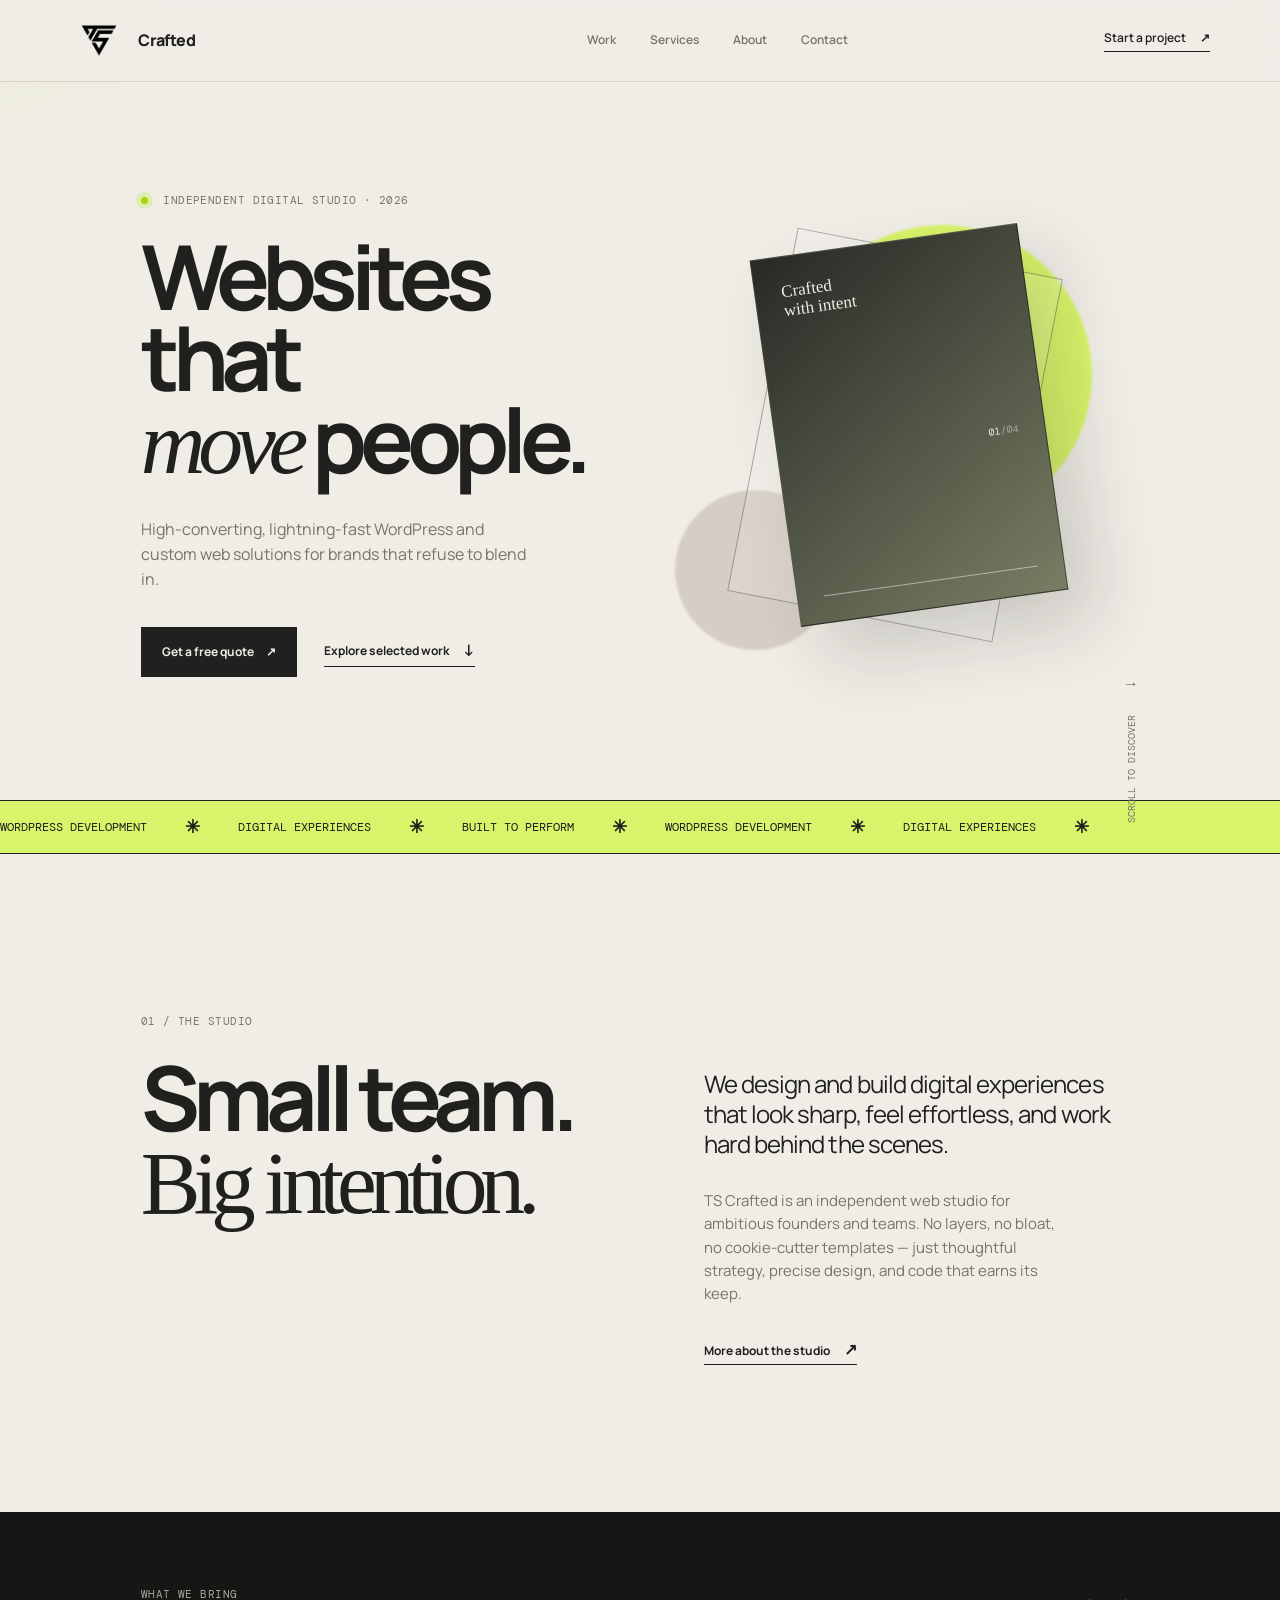
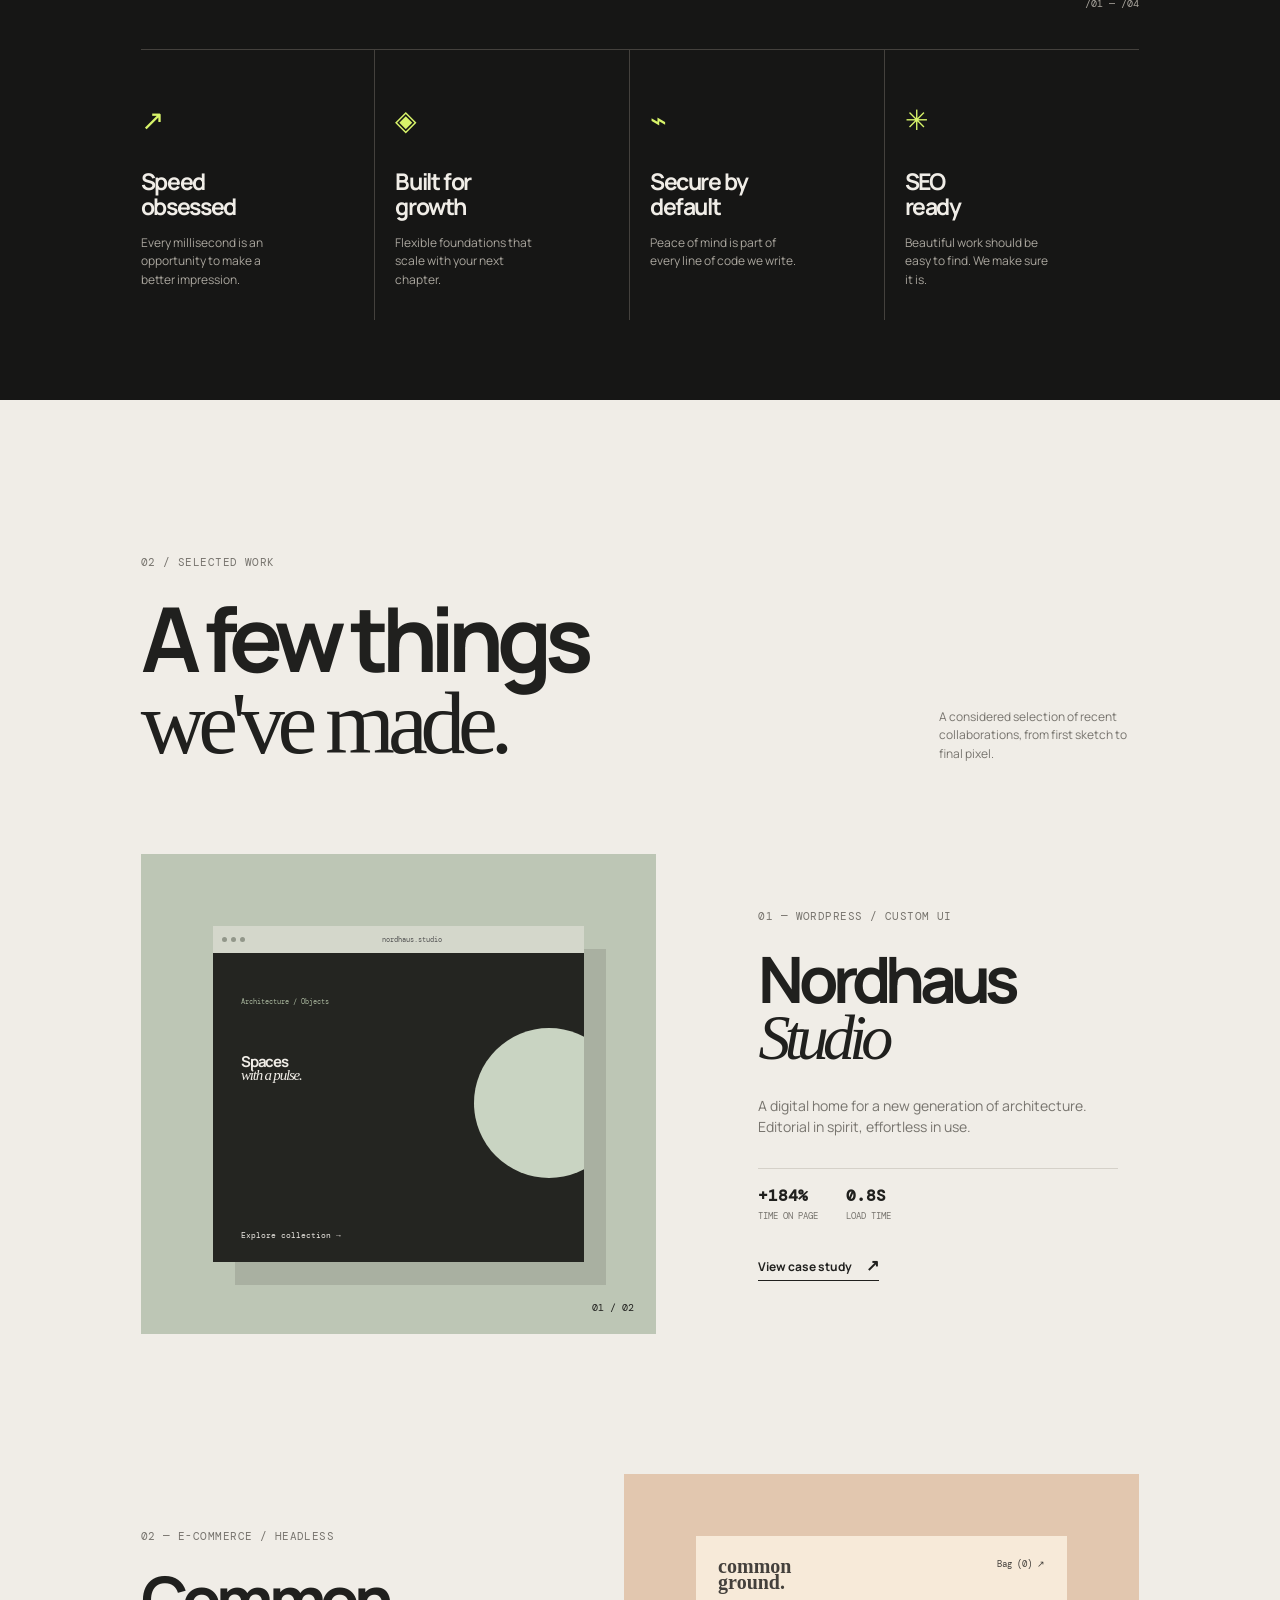
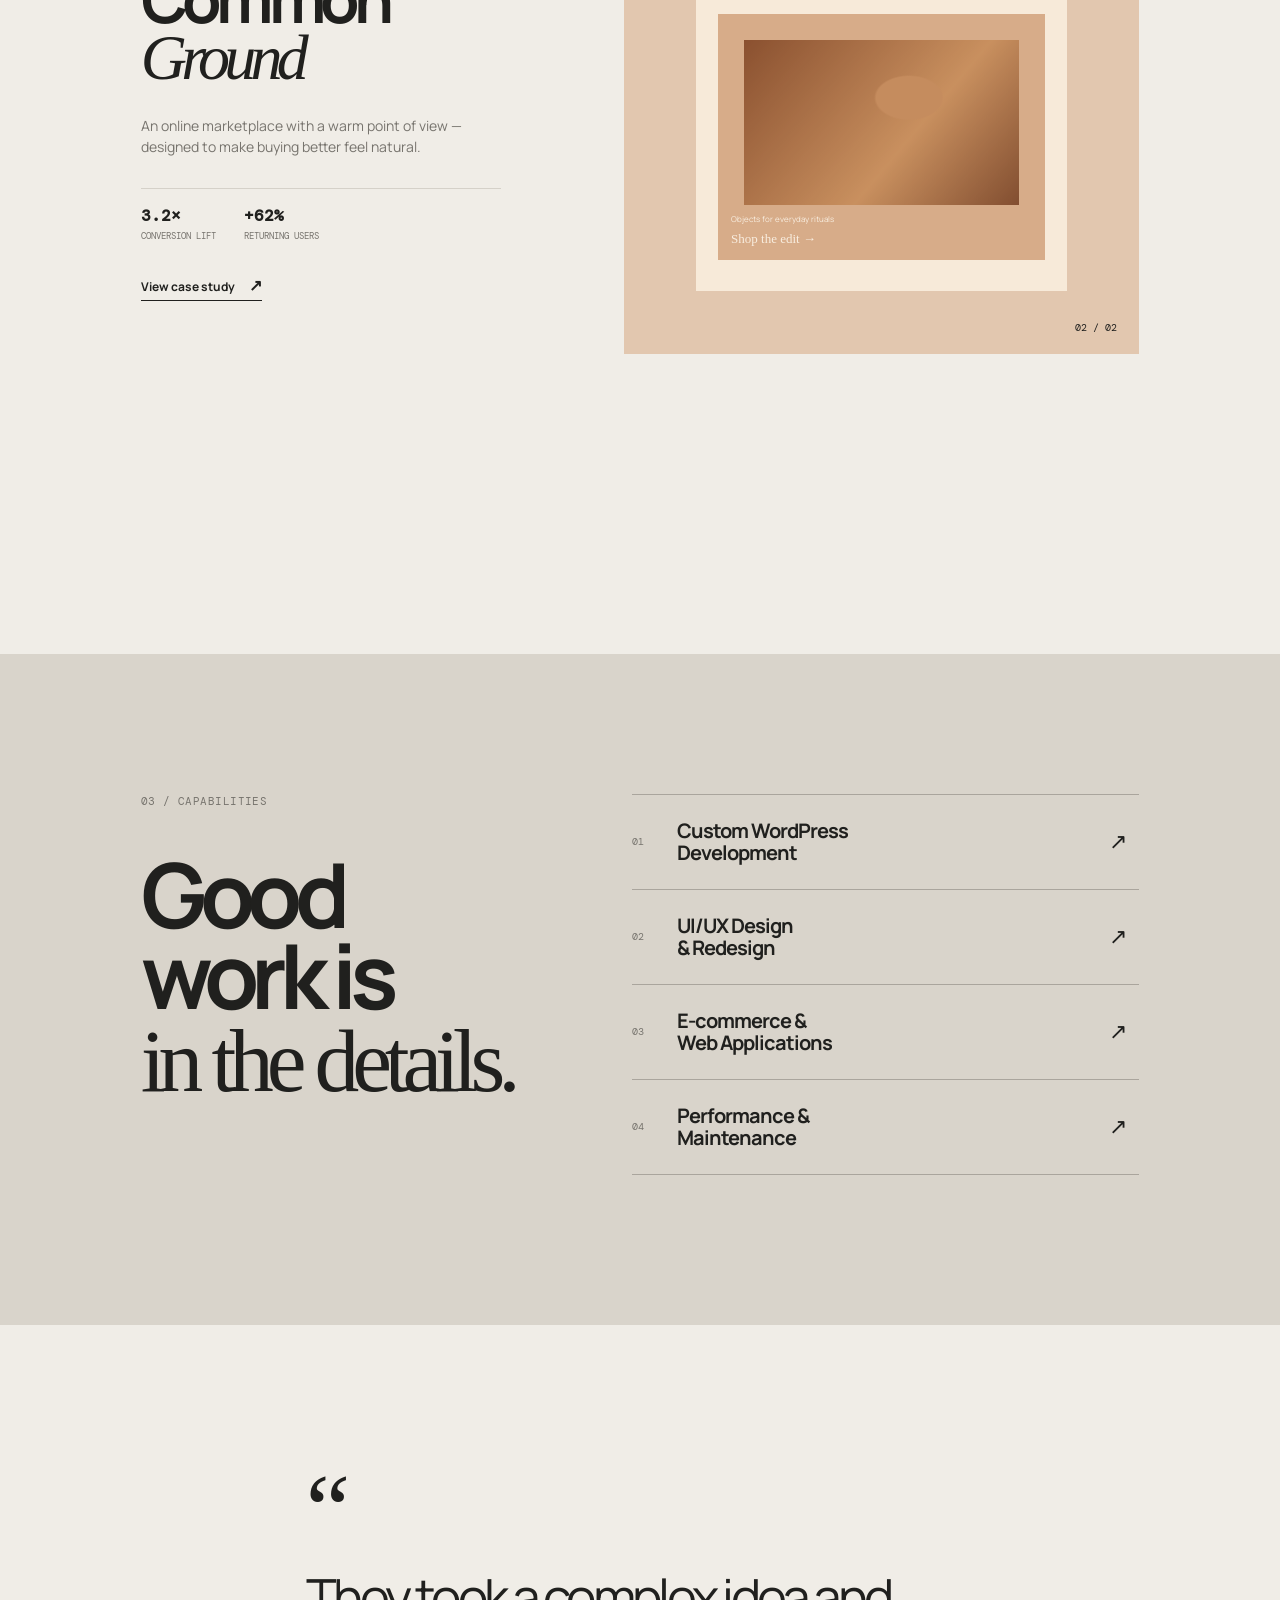
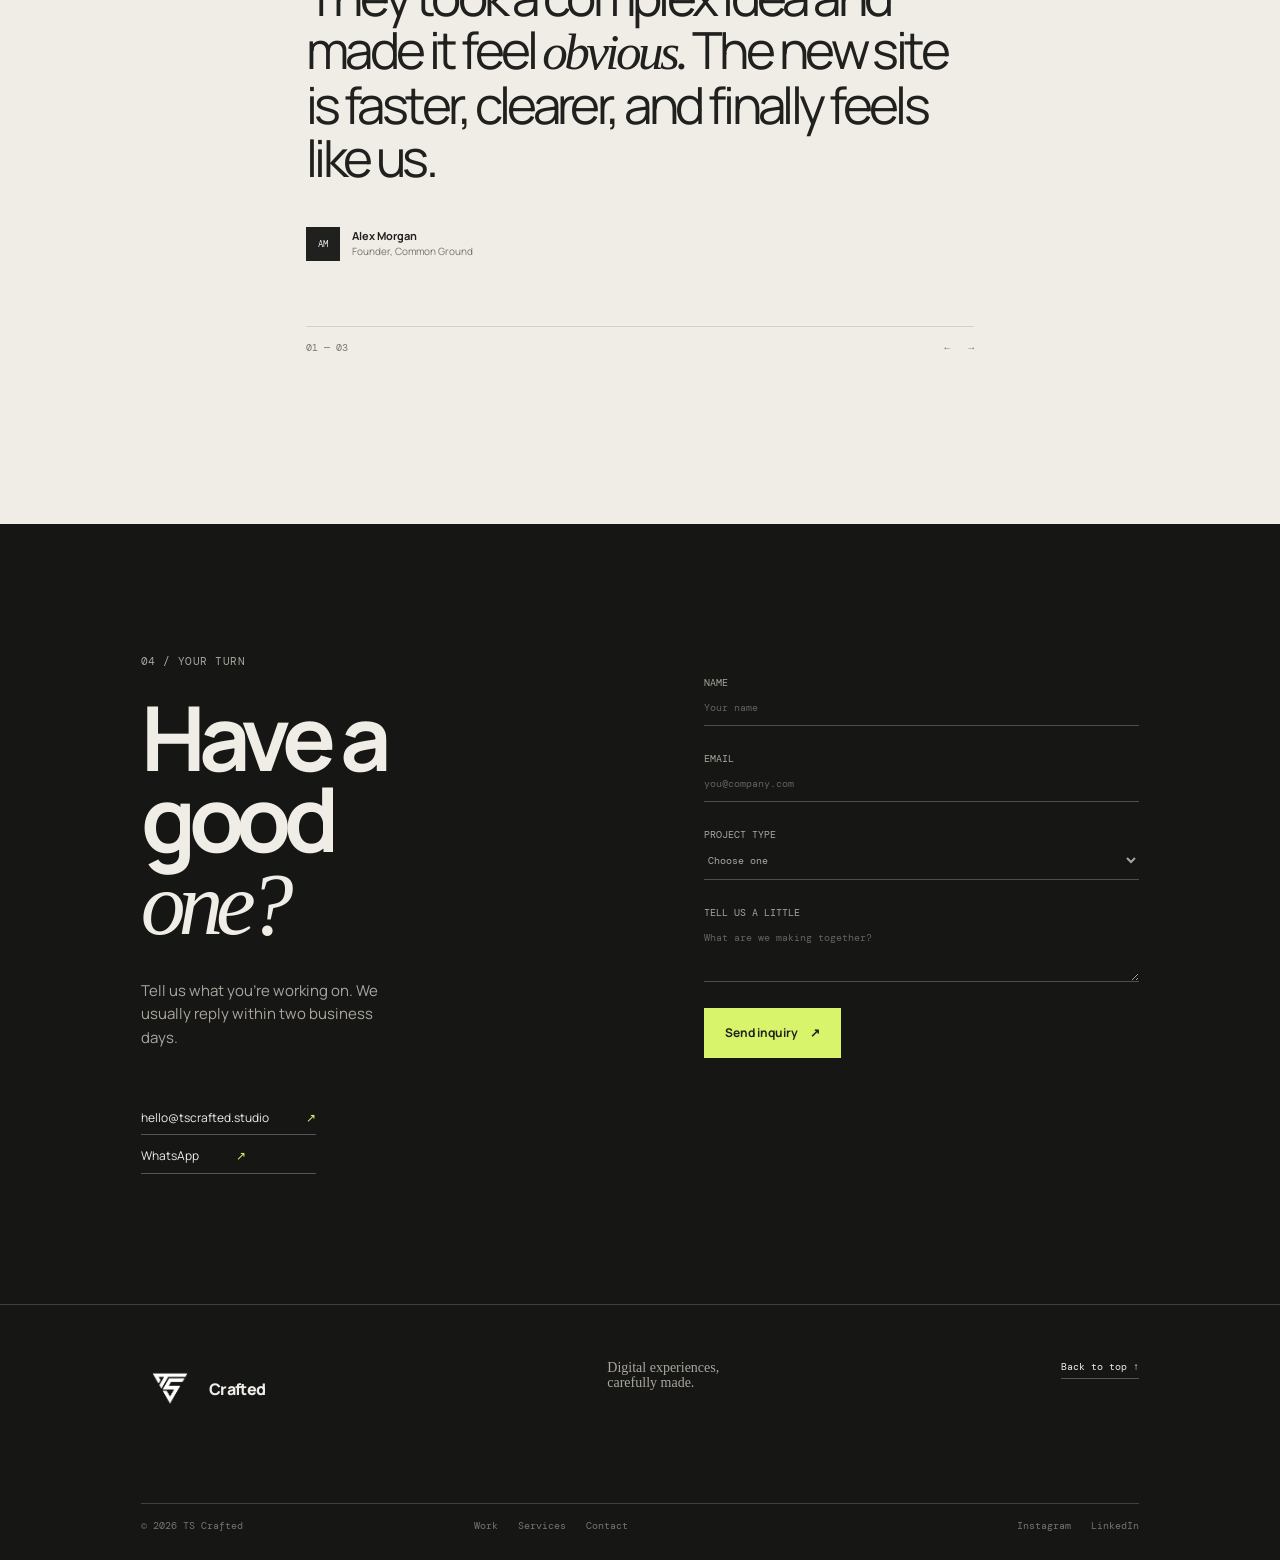
==== index.html @ c9509f59 "Add TS Crafted portfolio website Co-authored-by: Copilot <223556219+Copilot@users.noreply.github.com" ====
<!doctype html>
<html lang="en">
  <head>
    <meta charset="UTF-8" />
    <meta name="viewport" content="width=device-width, initial-scale=1.0" />
    <meta name="description" content="TS Crafted — high-performance WordPress and custom web solutions." />
    <title>TS Crafted — Digital experiences, carefully made.</title>
    <link rel="icon" type="image/png" sizes="512x512" href="assets/transparent_logo.png" />
    <link rel="apple-touch-icon" sizes="512x512" href="assets/transparent_logo.png" />
    <link rel="preconnect" href="https://fonts.googleapis.com" />
    <link rel="preconnect" href="https://fonts.gstatic.com" crossorigin />
    <link href="https://fonts.googleapis.com/css2?family=DM+Mono:wght@400;500&family=Manrope:wght@400;500;600;700;800&display=swap" rel="stylesheet" />
    <link rel="stylesheet" href="styles.css" />
  </head>
  <body>
    <div class="cursor-glow" aria-hidden="true"></div>
    <header class="site-header">
      <a class="brand" href="#top" aria-label="TS Crafted home"><img class="brand-logo" src="assets/transparent_logo.png" alt="" /><span>Crafted</span></a>
      <nav class="desktop-nav" aria-label="Main navigation">
        <a href="#work">Work</a><a href="#services">Services</a><a href="#about">About</a><a href="#contact">Contact</a>
      </nav>
      <a class="header-cta magnetic" href="#contact">Start a project <span>↗</span></a>
      <button class="menu-toggle" aria-label="Open menu" aria-expanded="false"><span></span><span></span></button>
    </header>

    <main id="top">
      <section class="hero section-pad">
        <div class="hero-copy reveal">
          <p class="eyebrow"><span class="status-dot"></span> Independent digital studio · 2026</p>
          <h1>Websites that<br /><em>move</em> people.</h1>
          <p class="hero-description">High-converting, lightning-fast WordPress and custom web solutions for brands that refuse to blend in.</p>
          <div class="hero-actions"><a class="button button-dark magnetic" href="#contact">Get a free quote <span>↗</span></a><a class="text-link" href="#work">Explore selected work <span>↓</span></a></div>
        </div>
        <div class="hero-art reveal delay-1" aria-hidden="true">
          <div class="orb orb-one"></div><div class="orb orb-two"></div>
          <div class="art-card art-card-back"></div>
          <div class="art-card art-card-front"><span class="art-label">Crafted<br />with intent</span><span class="art-number">01<span>/04</span></span><div class="art-line"></div></div>
          <div class="scroll-note">Scroll to discover <span>↓</span></div>
        </div>
      </section>

      <section class="marquee" aria-label="Our specialties">
        <div class="marquee-track"><span>WordPress Development</span><b>✳</b><span>Digital Experiences</span><b>✳</b><span>Built to Perform</span><b>✳</b><span>WordPress Development</span><b>✳</b><span>Digital Experiences</span><b>✳</b></div>
      </section>

      <section class="about section-pad" id="about">
        <div class="section-intro reveal"><p class="eyebrow">01 / The studio</p><h2>Small team.<br /><span>Big intention.</span></h2></div>
        <div class="about-content reveal delay-1"><p class="lead">We design and build digital experiences that look sharp, feel effortless, and work hard behind the scenes.</p><p>TS Crafted is an independent web studio for ambitious founders and teams. No layers, no bloat, no cookie-cutter templates — just thoughtful strategy, precise design, and code that earns its keep.</p><a class="text-link" href="#contact">More about the studio <span>↗</span></a></div>
      </section>

      <section class="expertise section-pad">
        <div class="expertise-top"><p class="eyebrow">What we bring</p><p class="mono">/01 — /04</p></div>
        <div class="expertise-grid">
          <div class="expertise-item reveal"><span class="item-icon">↗</span><h3>Speed<br />obsessed</h3><p>Every millisecond is an opportunity to make a better impression.</p></div>
          <div class="expertise-item reveal delay-1"><span class="item-icon">◈</span><h3>Built for<br />growth</h3><p>Flexible foundations that scale with your next chapter.</p></div>
          <div class="expertise-item reveal delay-2"><span class="item-icon">⌁</span><h3>Secure by<br />default</h3><p>Peace of mind is part of every line of code we write.</p></div>
          <div class="expertise-item reveal delay-3"><span class="item-icon">✳</span><h3>SEO<br />ready</h3><p>Beautiful work should be easy to find. We make sure it is.</p></div>
        </div>
      </section>

      <section class="work section-pad" id="work">
        <div class="work-heading reveal"><div><p class="eyebrow">02 / Selected work</p><h2>A few things<br /><span>we've made.</span></h2></div><p class="work-intro">A considered selection of recent collaborations, from first sketch to final pixel.</p></div>
        <article class="project project-one reveal">
          <div class="project-visual visual-one"><div class="mock-browser"><div class="browser-bar"><i></i><i></i><i></i><span>nordhaus.studio</span></div><div class="browser-content"><span class="mock-kicker">Architecture / Objects</span><strong>Spaces<br /><em>with a pulse.</em></strong><div class="mock-circle"></div><small>Explore collection →</small></div></div><span class="visual-caption">01 / 02</span></div>
          <div class="project-copy"><p class="eyebrow">01 — WordPress / Custom UI</p><h3>Nordhaus<br /><em>Studio</em></h3><p>A digital home for a new generation of architecture. Editorial in spirit, effortless in use.</p><div class="case-stats"><span><b>+184%</b> Time on page</span><span><b>0.8s</b> Load time</span></div><a class="text-link" href="#contact">View case study <span>↗</span></a></div>
        </article>
        <article class="project project-two reveal">
          <div class="project-copy"><p class="eyebrow">02 — E-commerce / Headless</p><h3>Common<br /><em>Ground</em></h3><p>An online marketplace with a warm point of view — designed to make buying better feel natural.</p><div class="case-stats"><span><b>3.2×</b> Conversion lift</span><span><b>+62%</b> Returning users</span></div><a class="text-link" href="#contact">View case study <span>↗</span></a></div>
          <div class="project-visual visual-two"><div class="mock-shop"><div class="shop-header"><span>common<br />ground.</span><span>Bag (0) ↗</span></div><div class="shop-product"><div class="product-shape"></div><span>Objects for everyday rituals</span><strong>Shop the edit →</strong></div></div><span class="visual-caption">02 / 02</span></div>
        </article>
      </section>

      <section class="services section-pad" id="services">
        <div class="services-head reveal"><p class="eyebrow">03 / Capabilities</p><h2>Good work is<br /><span>in the details.</span></h2></div>
        <div class="service-list">
          <div class="service reveal"><span class="service-num">01</span><h3>Custom WordPress<br />Development</h3><span class="service-arrow">↗</span></div>
          <div class="service reveal"><span class="service-num">02</span><h3>UI/UX Design<br />& Redesign</h3><span class="service-arrow">↗</span></div>
          <div class="service reveal"><span class="service-num">03</span><h3>E-commerce &<br />Web Applications</h3><span class="service-arrow">↗</span></div>
          <div class="service reveal"><span class="service-num">04</span><h3>Performance &<br />Maintenance</h3><span class="service-arrow">↗</span></div>
        </div>
      </section>

      <section class="quote section-pad reveal"><div class="quote-mark">“</div><blockquote>They took a complex idea and made it feel <em>obvious.</em> The new site is faster, clearer, and finally feels like us.</blockquote><div class="quote-byline"><span class="avatar">AM</span><span><b>Alex Morgan</b><small>Founder, Common Ground</small></span></div><div class="quote-controls"><span>01 — 03</span><span>← &nbsp; →</span></div></section>

      <section class="contact section-pad" id="contact">
        <div class="contact-intro reveal"><p class="eyebrow">04 / Your turn</p><h2>Have a good<br /><em>one?</em></h2><p>Tell us what you're working on. We usually reply within two business days.</p><div class="direct-links"><a href="mailto:hello@tscrafted.studio">hello@tscrafted.studio <span>↗</span></a><a href="https://wa.me/" target="_blank" rel="noreferrer">WhatsApp <span>↗</span></a></div></div>
        <form class="contact-form reveal delay-1"><label>Name<input type="text" name="name" placeholder="Your name" required /></label><label>Email<input type="email" name="email" placeholder="you@company.com" required /></label><label>Project type<select name="type"><option>Choose one</option><option>WordPress Development</option><option>Website redesign</option><option>E-commerce</option><option>Something else</option></select></label><label>Tell us a little<textarea name="message" rows="3" placeholder="What are we making together?"></textarea></label><button class="button button-light magnetic" type="submit">Send inquiry <span>↗</span></button><p class="form-status" role="status"></p></form>
      </section>
    </main>
    <footer class="footer"><div class="footer-top"><a class="brand" href="#top"><img class="brand-logo" src="assets/transparent_logo.png" alt="" /><span>Crafted</span></a><p>Digital experiences,<br />carefully made.</p><a class="back-top" href="#top">Back to top ↑</a></div><div class="footer-bottom"><span>© 2026 TS Crafted</span><div><a href="#work">Work</a><a href="#services">Services</a><a href="#contact">Contact</a></div><div><a href="#">Instagram</a><a href="#">LinkedIn</a></div></div></footer>
    <script src="script.js"></script>
  </body>
</html>
---- styles.css ----
:root{--ink:#20201e;--paper:#f0ede7;--muted:#77746e;--line:#d5d1c9;--acid:#d8f46a;--black:#161615;--serif:Georgia,'Times New Roman',serif;--sans:'Manrope',Arial,sans-serif;--mono:'DM Mono',monospace}
*{box-sizing:border-box}html{scroll-behavior:smooth}body{margin:0;background:var(--paper);color:var(--ink);font-family:var(--sans);font-size:15px;line-height:1.55;overflow-x:hidden}a{color:inherit;text-decoration:none}button,input,select,textarea{font:inherit}.site-header{height:82px;padding:0 5.5vw;display:flex;align-items:center;justify-content:space-between;border-bottom:1px solid var(--line);position:absolute;top:0;width:100%;z-index:5;background:rgba(240,237,231,.7);backdrop-filter:blur(16px)}.brand{font-weight:800;display:flex;align-items:center;gap:10px;font-size:16px;letter-spacing:-.04em}.brand-mark{background:var(--ink);color:var(--paper);width:29px;height:29px;display:grid;place-items:center;font-size:10px;letter-spacing:-.08em}.brand-logo{width:58px;height:58px;padding:0;object-fit:contain;display:block}.site-header .brand-logo{filter:invert(1)}.desktop-nav{display:flex;gap:34px;margin-left:12%}.desktop-nav a,.header-cta{font-size:12px;font-weight:600}.desktop-nav a{color:var(--muted);transition:color .25s}.desktop-nav a:hover{color:var(--ink)}.header-cta{border-bottom:1px solid var(--ink);padding-bottom:4px}.header-cta span,.text-link span,.button span{margin-left:12px;transition:transform .3s;display:inline-block}.header-cta:hover span,.text-link:hover span,.button:hover span{transform:translate(3px,-3px)}.menu-toggle{display:none;background:none;border:0}.section-pad{padding-left:11vw;padding-right:11vw}.hero{min-height:780px;padding-top:180px;padding-bottom:110px;display:grid;grid-template-columns:1fr 1fr;align-items:center;gap:4vw}.eyebrow{font:11px var(--mono);letter-spacing:.04em;text-transform:uppercase;color:var(--muted);margin:0 0 28px}.status-dot{display:inline-block;width:7px;height:7px;background:#a9d500;border-radius:50%;margin-right:8px;box-shadow:0 0 0 5px #dcecb2}.hero h1,.section-intro h2,.work-heading h2,.services h2,.contact h2{font-size:clamp(54px,7vw,106px);letter-spacing:-.08em;line-height:.91;margin:0;font-weight:700}.hero h1 em,.contact h2 em{font-family:var(--serif);font-weight:400}.hero-description{max-width:390px;color:var(--muted);font-size:16px;margin:34px 0 35px}.hero-actions{display:flex;align-items:center;gap:27px}.button{border:0;padding:16px 21px;display:inline-flex;align-items:center;justify-content:center;cursor:pointer;font-size:12px;font-weight:700;transition:transform .25s,box-shadow .25s}.button-dark{background:var(--ink);color:var(--paper)}.button-light{background:var(--acid);color:var(--ink);width:max-content}.button:hover{transform:translateY(-3px);box-shadow:7px 7px 0 rgba(32,32,30,.13)}.text-link{font-size:12px;font-weight:700;border-bottom:1px solid var(--ink);padding-bottom:5px}.text-link span{font-size:16px}.hero-art{position:relative;height:510px}.orb{position:absolute;border-radius:50%;filter:blur(1px)}.orb-one{width:300px;height:300px;background:var(--acid);top:45px;right:10%}.orb-two{width:160px;height:160px;background:#d6cec5;bottom:40px;left:2%}.art-card{position:absolute;width:270px;height:370px;border:1px solid rgba(32,32,30,.35);transform:rotate(11deg);top:70px;right:23%;background:rgba(255,255,255,.13)}.art-card-front{transform:rotate(-8deg);top:60px;right:20%;background:linear-gradient(145deg,#282926,#777e63);color:var(--paper);padding:26px;display:flex;flex-direction:column;justify-content:space-between;box-shadow:25px 35px 70px rgba(32,32,30,.18)}.art-label{font:17px var(--serif);line-height:1.1}.art-number{font:10px var(--mono);align-self:flex-end}.art-number span{opacity:.5}.art-line{width:100%;height:1px;background:rgba(240,237,231,.55)}.scroll-note{position:absolute;bottom:0;right:2%;font:10px var(--mono);text-transform:uppercase;color:var(--muted);transform:rotate(-90deg);transform-origin:right}.scroll-note span{margin-left:20px;font-size:16px}.marquee{background:var(--acid);overflow:hidden;padding:14px 0;border-bottom:1px solid var(--ink);border-top:1px solid var(--ink)}.marquee-track{display:flex;gap:38px;white-space:nowrap;animation:slide 25s linear infinite;font:12px var(--mono);text-transform:uppercase;align-items:center}.marquee b{font-size:18px}.about{display:grid;grid-template-columns:1fr 1fr;padding-top:160px;padding-bottom:150px;gap:10vw}.section-intro h2 span,.work-heading h2 span,.services h2 span{font-family:var(--serif);font-weight:400}.about-content{max-width:470px;padding-top:55px}.lead{font-size:24px;letter-spacing:-.04em;line-height:1.25;margin:0 0 30px}.about-content>p:not(.lead){color:var(--muted);max-width:360px;margin-bottom:32px}.expertise{background:var(--black);color:var(--paper);padding-top:75px;padding-bottom:80px}.expertise-top{display:flex;justify-content:space-between;border-bottom:1px solid #44413d;padding-bottom:20px}.expertise-top .eyebrow,.expertise-top .mono{color:#aaa69e}.mono{font:10px var(--mono)}.expertise-grid{display:grid;grid-template-columns:repeat(4,1fr);gap:20px}.expertise-item{padding:48px 25px 18px 0;border-right:1px solid #44413d}.expertise-item:last-child{border:0}.item-icon{color:var(--acid);font-size:28px}.expertise-item h3{font-size:23px;line-height:1.05;letter-spacing:-.06em;margin:28px 0 16px}.expertise-item p{color:#aaa69e;font-size:12px;max-width:150px}.work{padding-top:155px;padding-bottom:160px}.work-heading{display:flex;justify-content:space-between;align-items:flex-end;margin-bottom:90px}.work-intro{max-width:200px;color:var(--muted);font-size:12px;margin:0}.project{display:grid;grid-template-columns:1.15fr .85fr;gap:8vw;align-items:center;margin-bottom:140px}.project-two{grid-template-columns:.85fr 1.15fr}.project-copy{max-width:360px}.project-copy h3{font-size:clamp(47px,5vw,75px);letter-spacing:-.09em;line-height:.88;margin:0 0 28px}.project-copy h3 em{font-family:var(--serif);font-weight:400}.project-copy>p:not(.eyebrow){color:var(--muted);font-size:14px;margin-bottom:30px}.case-stats{display:flex;gap:28px;border-top:1px solid var(--line);padding:16px 0 27px;margin-bottom:4px}.case-stats span{font:9px var(--mono);text-transform:uppercase;color:var(--muted)}.case-stats b{display:block;color:var(--ink);font-size:16px;margin-bottom:4px}.project-visual{height:480px;position:relative;display:grid;place-items:center;overflow:hidden}.visual-one{background:#bdc6b5}.visual-two{background:#e2c7af}.visual-caption{position:absolute;right:22px;bottom:20px;font:10px var(--mono)}.mock-browser{background:#242521;width:72%;height:70%;color:var(--paper);box-shadow:22px 23px 0 rgba(32,32,30,.13);transition:transform .7s}.project-visual:hover .mock-browser,.project-visual:hover .mock-shop{transform:scale(1.05)}.browser-bar{height:27px;background:#d4d7cb;color:#555;padding:6px 9px;display:flex;gap:4px;align-items:center;font:7px var(--mono)}.browser-bar i{width:5px;height:5px;background:#92978a;border-radius:50%}.browser-bar span{margin-left:auto;margin-right:auto}.browser-content{padding:34px 28px;position:relative;height:calc(100% - 27px);overflow:hidden}.mock-kicker{font:7px var(--mono);color:#a9b79e}.browser-content strong{font:clamp(25px,3vw,44px);line-height:.88;display:block;margin-top:45px;letter-spacing:-.08em}.browser-content em{font-family:var(--serif);font-weight:400}.browser-content small{position:absolute;bottom:22px;font:8px var(--mono)}.mock-circle{position:absolute;width:150px;height:150px;border-radius:50%;background:#c9d4c2;right:-40px;top:75px}.mock-shop{background:#f7ead9;width:72%;height:74%;padding:22px;color:#44403c;transition:transform .7s}.shop-header{display:flex;justify-content:space-between;font:9px var(--mono)}.shop-header span:first-child{font:bold 20px var(--serif);line-height:.8}.shop-product{height:79%;margin-top:24px;background:#d7ac89;position:relative;padding:13px;display:flex;flex-direction:column;justify-content:flex-end;color:#f8eddf}.product-shape{position:absolute;inset:26px 26px 55px;background:radial-gradient(ellipse at 60% 35%,#eacfae 0 14%,transparent 15%),linear-gradient(130deg,#a47758,#eed5b0 60%,#9a7359);mix-blend-mode:multiply}.shop-product span,.shop-product strong{position:relative;font-size:8px}.shop-product strong{font:13px var(--serif);margin-top:5px}.services{background:#d9d4cb;padding-top:140px;padding-bottom:150px;display:grid;grid-template-columns:1fr 1.35fr;gap:9vw}.services h2{margin-top:45px}.service-list{border-top:1px solid #aaa59d}.service{border-bottom:1px solid #aaa59d;display:grid;grid-template-columns:45px 1fr 30px;align-items:center;padding:25px 0;transition:padding .3s}.service:hover{padding-left:12px;padding-right:12px;background:rgba(255,255,255,.18)}.service-num{font:10px var(--mono);color:var(--muted)}.service h3{font-size:20px;line-height:1.1;letter-spacing:-.05em;margin:0}.service-arrow{font-size:22px}.quote{padding-top:160px;padding-bottom:170px;max-width:950px;margin:auto}.quote-mark{font:100px var(--serif);line-height:.5}.quote blockquote{font-size:clamp(31px,4vw,55px);line-height:1.04;letter-spacing:-.07em;margin:35px 0 42px;max-width:800px}.quote blockquote em{font-family:var(--serif);font-weight:400}.quote-byline{display:flex;align-items:center;gap:12px}.avatar{width:34px;height:34px;background:var(--ink);color:var(--paper);display:grid;place-items:center;font:9px var(--mono)}.quote-byline b,.quote-byline small{display:block;font-size:11px}.quote-byline small{color:var(--muted);font-size:10px}.quote-controls{display:flex;justify-content:space-between;border-top:1px solid var(--line);margin-top:65px;padding-top:14px;font:10px var(--mono);color:var(--muted)}.contact{background:var(--black);color:var(--paper);display:grid;grid-template-columns:1fr 1fr;gap:10vw;padding-top:130px;padding-bottom:130px}.contact .eyebrow{color:#aaa69e}.contact h2{color:var(--paper)}.contact-intro>p:not(.eyebrow){color:#aaa69e;max-width:260px;margin-top:35px}.direct-links{margin-top:60px;display:grid;gap:12px;width:max-content}.direct-links a{font-size:12px;border-bottom:1px solid #555;padding-bottom:7px}.direct-links span{margin-left:35px;color:var(--acid)}.contact-form{padding-top:22px}.contact-form label{display:block;font:10px var(--mono);text-transform:uppercase;color:#aaa69e;margin-bottom:26px}.contact-form input,.contact-form select,.contact-form textarea{display:block;width:100%;background:transparent;border:0;border-bottom:1px solid #504e49;color:var(--paper);padding:12px 0 11px;outline:none;border-radius:0;resize:vertical}.contact-form select{color:#aaa69e}.contact-form input:focus,.contact-form textarea:focus,.contact-form select:focus{border-color:var(--acid)}.contact-form input::placeholder,.contact-form textarea::placeholder{color:#66635e}.form-status{font-size:11px;color:var(--acid);margin:17px 0 0}.footer{background:var(--black);color:var(--paper);padding:55px 11vw 28px;border-top:1px solid #44413d}.footer-top{display:flex;justify-content:space-between;align-items:flex-start;padding-bottom:85px}.footer-top p{color:#aaa69e;font:14px var(--serif);line-height:1.1;margin:0}.back-top{font:10px var(--mono);border-bottom:1px solid #555;padding-bottom:5px}.footer-bottom{border-top:1px solid #44413d;padding-top:15px;display:grid;grid-template-columns:1fr 1fr 1fr;color:#77746e;font:10px var(--mono)}.footer-bottom div{display:flex;gap:20px}.footer-bottom div:last-child{justify-content:flex-end}.footer-bottom a:hover{color:var(--paper)}.reveal{opacity:0;transform:translateY(25px);transition:opacity .8s ease,transform .8s ease}.reveal.visible{opacity:1;transform:none}.delay-1{transition-delay:.12s}.delay-2{transition-delay:.2s}.delay-3{transition-delay:.28s}@keyframes slide{to{transform:translateX(-30%)}}.cursor-glow{position:fixed;width:250px;height:250px;pointer-events:none;border-radius:50%;background:rgba(216,244,106,.08);filter:blur(35px);transform:translate(-50%,-50%);z-index:0}
@media(max-width:800px){.section-pad{padding-left:7vw;padding-right:7vw}.site-header{padding:0 7vw;height:70px}.desktop-nav,.header-cta{display:none}.menu-toggle{display:flex;flex-direction:column;gap:5px;padding:8px}.menu-toggle span{display:block;background:var(--ink);width:23px;height:1px}.desktop-nav.mobile-open{display:flex;position:absolute;top:70px;left:0;right:0;margin:0;padding:24px 7vw;flex-direction:column;gap:18px;background:var(--paper);border-bottom:1px solid var(--line)}.hero{grid-template-columns:1fr;padding-top:130px;min-height:auto;padding-bottom:70px}.hero-art{height:390px;margin-top:20px}.art-card{right:25%;transform:rotate(9deg) scale(.8)}.art-card-front{right:20%;transform:rotate(-8deg) scale(.8)}.orb-one{right:9%}.scroll-note{right:0}.about,.services,.contact{grid-template-columns:1fr;gap:55px}.about{padding-top:100px;padding-bottom:100px}.about-content{padding-top:0}.expertise-grid{grid-template-columns:1fr 1fr}.expertise-item{border-bottom:1px solid #44413d;padding-top:30px}.work{padding-top:100px;padding-bottom:80px}.work-heading{display:block;margin-bottom:60px}.work-intro{margin-top:30px}.project,.project-two{display:flex;flex-direction:column;gap:40px;margin-bottom:95px;align-items:stretch}.project-two .project-copy{order:1}.project-two .project-visual{order:2}.project-visual{height:370px}.project-copy{max-width:430px}.services{padding-top:100px;padding-bottom:100px}.services h2{margin-top:0}.quote{padding-top:100px;padding-bottom:110px}.contact{padding-top:95px;padding-bottom:100px}.footer{padding-left:7vw;padding-right:7vw}.footer-top{padding-bottom:60px}.footer-bottom{grid-template-columns:1fr;gap:20px}.footer-bottom div:last-child{justify-content:flex-start}.footer-bottom div{gap:15px}}
@media(max-width:450px){.hero h1{font-size:55px}.hero-actions{align-items:flex-start;flex-direction:column;gap:20px}.hero-art{height:340px}.art-card{right:16%}.art-card-front{right:10%}.expertise-grid{grid-template-columns:1fr}.expertise-item{border-right:0}.project-visual{height:300px}.mock-browser,.mock-shop{width:80%;height:72%}.project-copy h3{font-size:53px}.footer-top{display:grid;gap:30px}}
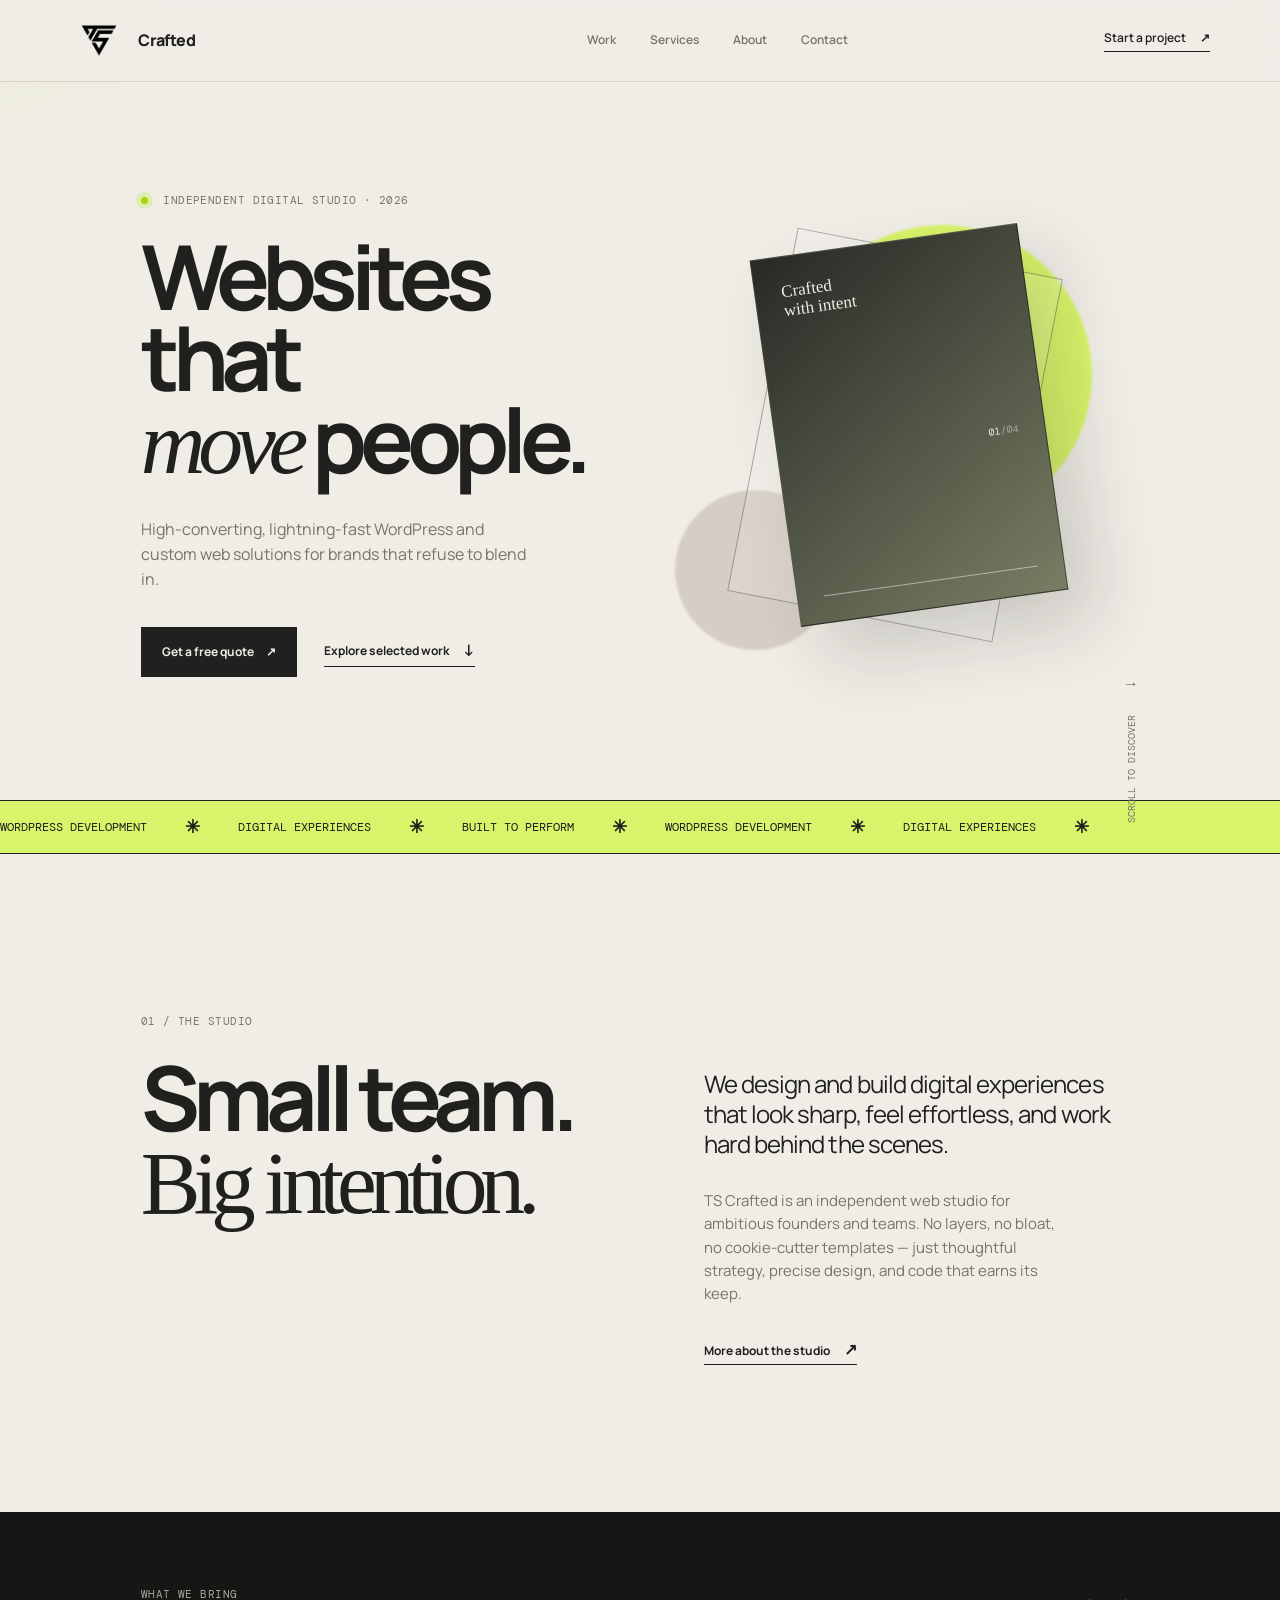
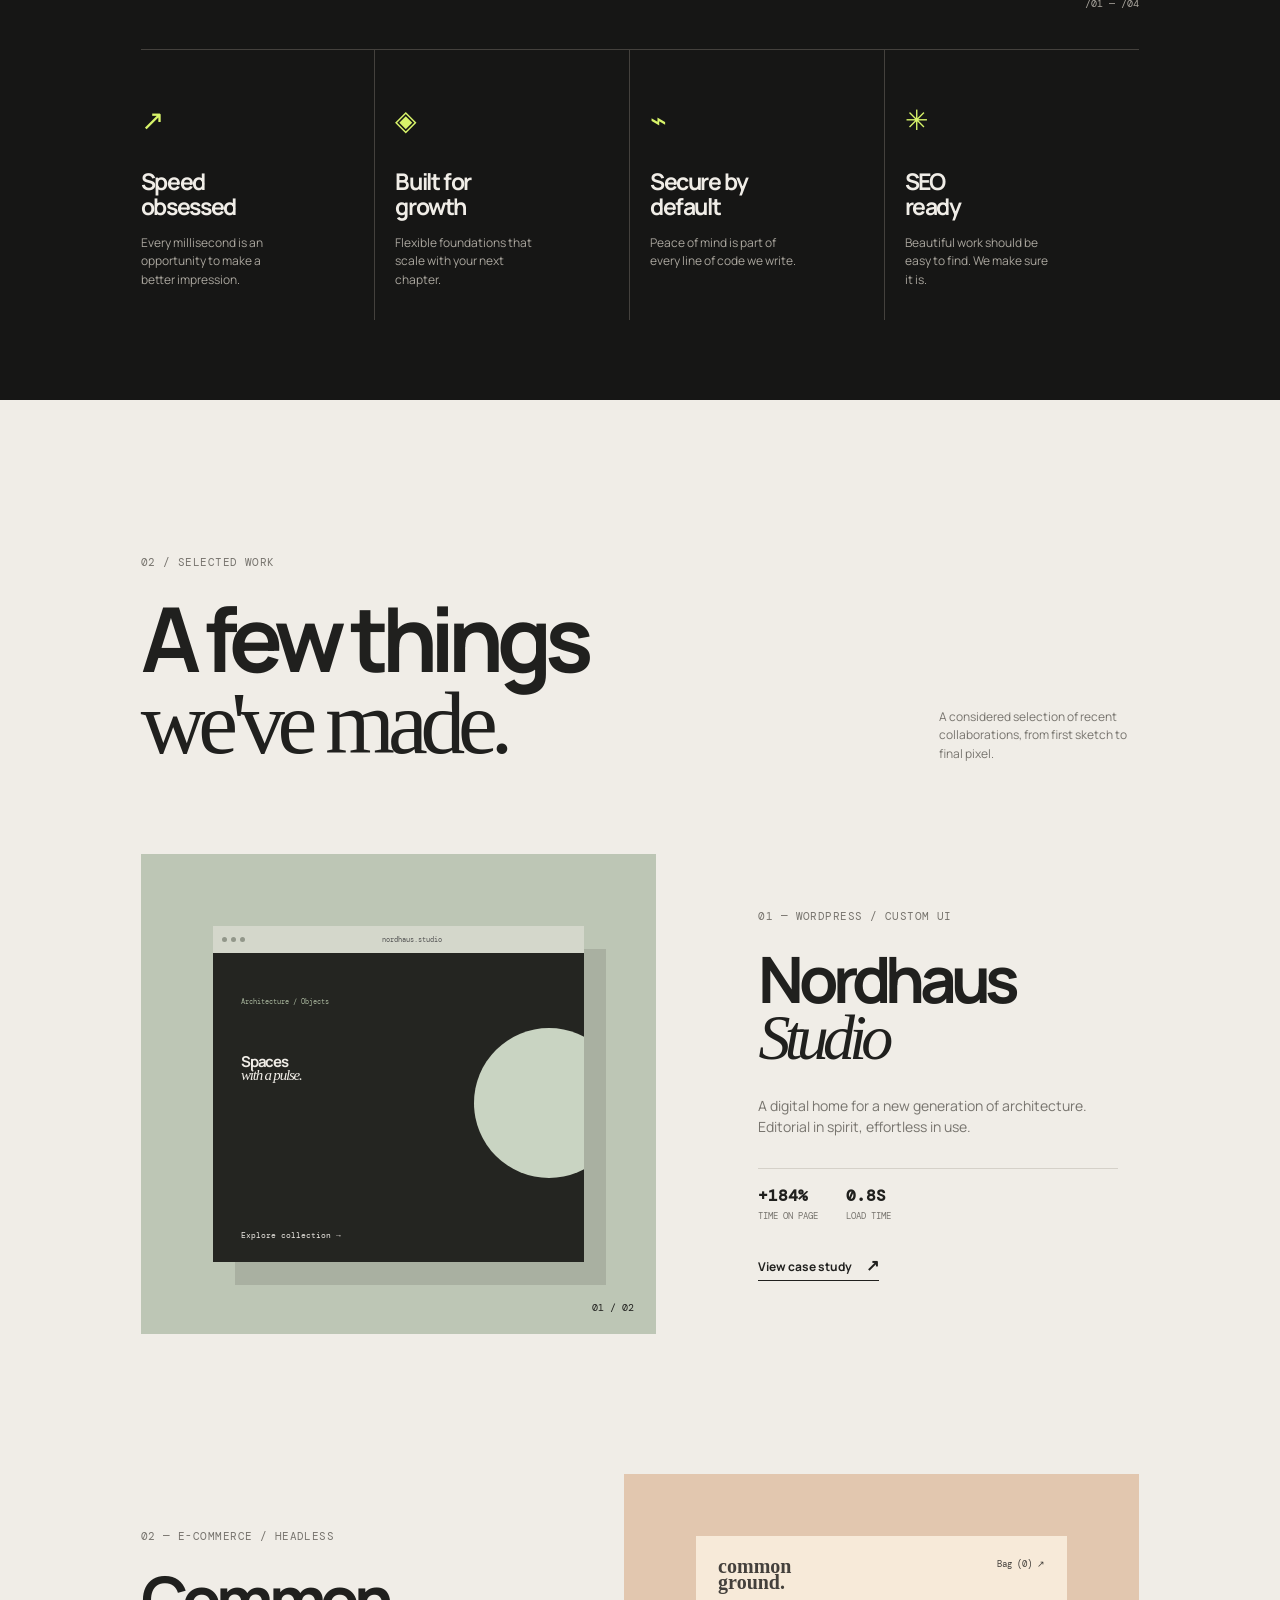
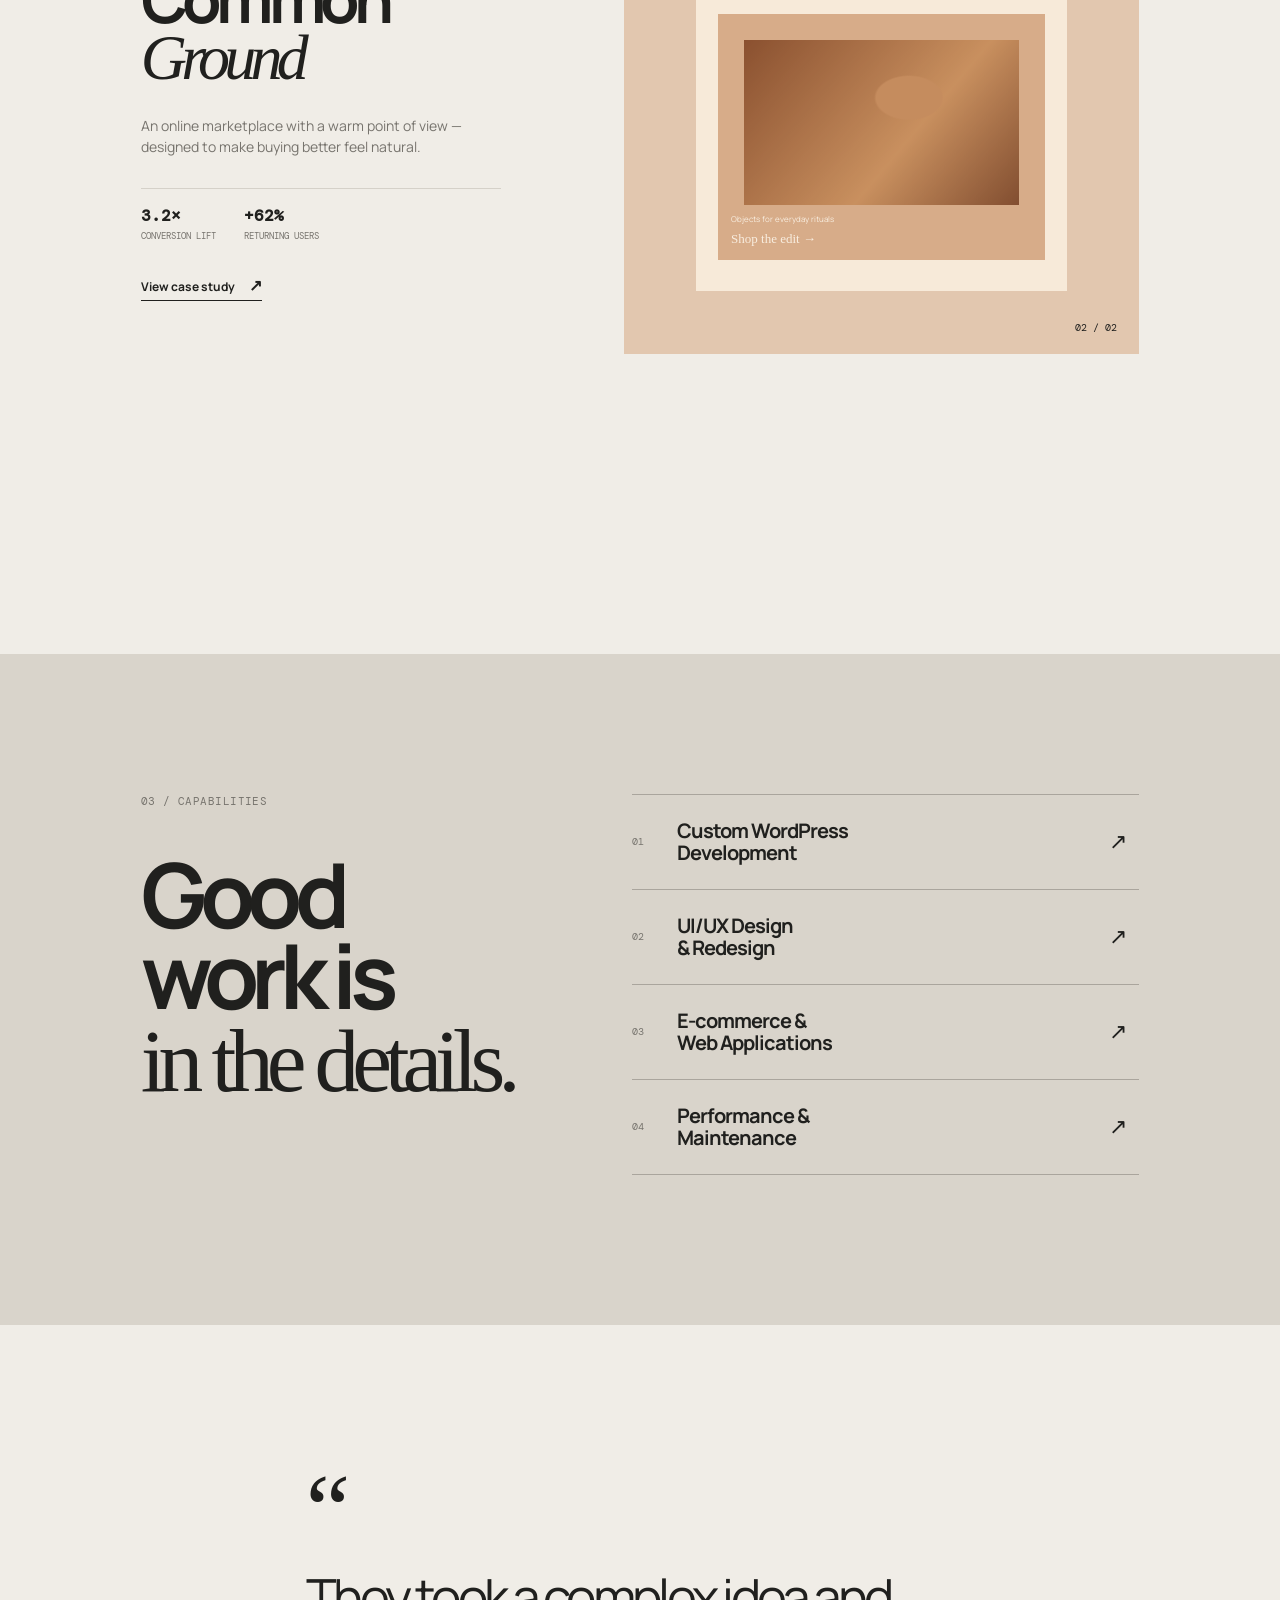
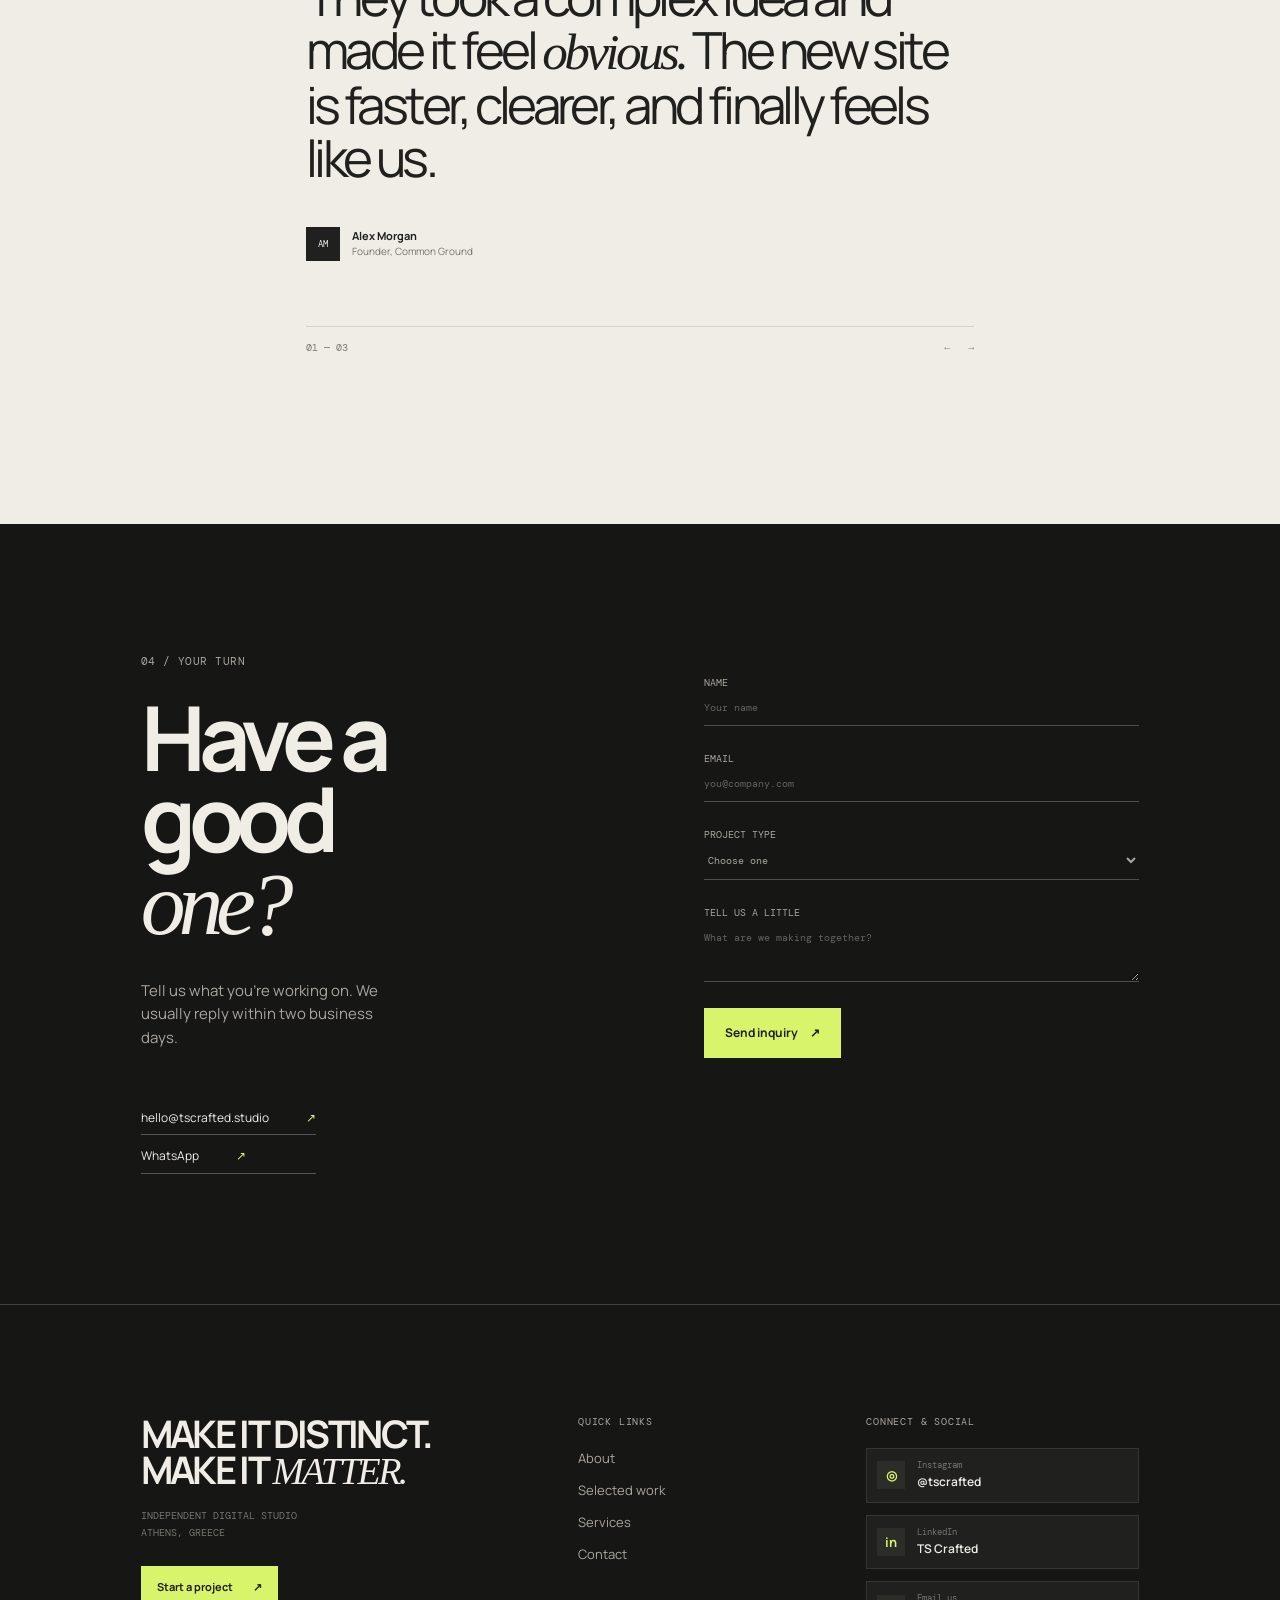
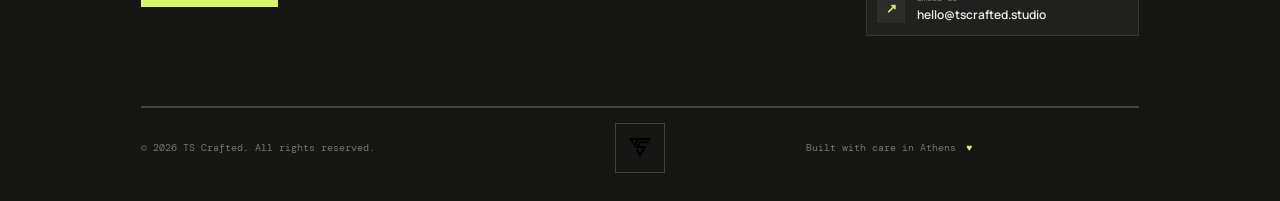
==== commit 92b21d30: "Update responsive footer layout Co-authored-by: Copilot <223556219+Copilot@users.noreply.github.com>" ====
--- a/index.html
+++ b/index.html
@@ -87,7 +87,33 @@
         <form class="contact-form reveal delay-1"><label>Name<input type="text" name="name" placeholder="Your name" required /></label><label>Email<input type="email" name="email" placeholder="you@company.com" required /></label><label>Project type<select name="type"><option>Choose one</option><option>WordPress Development</option><option>Website redesign</option><option>E-commerce</option><option>Something else</option></select></label><label>Tell us a little<textarea name="message" rows="3" placeholder="What are we making together?"></textarea></label><button class="button button-light magnetic" type="submit">Send inquiry <span>↗</span></button><p class="form-status" role="status"></p></form>
       </section>
     </main>
-    <footer class="footer"><div class="footer-top"><a class="brand" href="#top"><img class="brand-logo" src="assets/transparent_logo.png" alt="" /><span>Crafted</span></a><p>Digital experiences,<br />carefully made.</p><a class="back-top" href="#top">Back to top ↑</a></div><div class="footer-bottom"><span>© 2026 TS Crafted</span><div><a href="#work">Work</a><a href="#services">Services</a><a href="#contact">Contact</a></div><div><a href="#">Instagram</a><a href="#">LinkedIn</a></div></div></footer>
+    <footer class="footer">
+      <div class="footer-grid">
+        <div class="footer-about">
+          <p class="footer-motto">MAKE IT DISTINCT.<br />MAKE IT <em>MATTER.</em></p>
+          <p class="footer-submotto">Independent digital studio<br />Athens, Greece</p>
+          <a class="footer-cta" href="#contact">Start a project <span>↗</span></a>
+        </div>
+        <div class="footer-column">
+          <h3>Quick links</h3>
+          <a href="#about">About</a>
+          <a href="#work">Selected work</a>
+          <a href="#services">Services</a>
+          <a href="#contact">Contact</a>
+        </div>
+        <div class="footer-column footer-connect">
+          <h3>Connect &amp; social</h3>
+          <a class="footer-link-card" href="#" aria-label="Instagram placeholder"><span class="footer-link-icon">◎</span><span><small>Instagram</small><b>@tscrafted</b></span></a>
+          <a class="footer-link-card" href="#" aria-label="LinkedIn placeholder"><span class="footer-link-icon">in</span><span><small>LinkedIn</small><b>TS Crafted</b></span></a>
+          <a class="footer-link-card" href="mailto:hello@tscrafted.studio"><span class="footer-link-icon">↗</span><span><small>Email us</small><b>hello@tscrafted.studio</b></span></a>
+        </div>
+      </div>
+      <div class="footer-bottom">
+        <span>© 2026 TS Crafted. All rights reserved.</span>
+        <a class="footer-mark" href="#top" aria-label="TS Crafted home"><img src="assets/transparent_logo.png" alt="TS Crafted" /></a>
+        <span>Built with care in Athens <span class="footer-heart">♥</span></span>
+      </div>
+    </footer>
     <script src="script.js"></script>
   </body>
 </html>
--- a/styles.css
+++ b/styles.css
@@ -2,3 +2,4 @@
 *{box-sizing:border-box}html{scroll-behavior:smooth}body{margin:0;background:var(--paper);color:var(--ink);font-family:var(--sans);font-size:15px;line-height:1.55;overflow-x:hidden}a{color:inherit;text-decoration:none}button,input,select,textarea{font:inherit}.site-header{height:82px;padding:0 5.5vw;display:flex;align-items:center;justify-content:space-between;border-bottom:1px solid var(--line);position:absolute;top:0;width:100%;z-index:5;background:rgba(240,237,231,.7);backdrop-filter:blur(16px)}.brand{font-weight:800;display:flex;align-items:center;gap:10px;font-size:16px;letter-spacing:-.04em}.brand-mark{background:var(--ink);color:var(--paper);width:29px;height:29px;display:grid;place-items:center;font-size:10px;letter-spacing:-.08em}.brand-logo{width:58px;height:58px;padding:0;object-fit:contain;display:block}.site-header .brand-logo{filter:invert(1)}.desktop-nav{display:flex;gap:34px;margin-left:12%}.desktop-nav a,.header-cta{font-size:12px;font-weight:600}.desktop-nav a{color:var(--muted);transition:color .25s}.desktop-nav a:hover{color:var(--ink)}.header-cta{border-bottom:1px solid var(--ink);padding-bottom:4px}.header-cta span,.text-link span,.button span{margin-left:12px;transition:transform .3s;display:inline-block}.header-cta:hover span,.text-link:hover span,.button:hover span{transform:translate(3px,-3px)}.menu-toggle{display:none;background:none;border:0}.section-pad{padding-left:11vw;padding-right:11vw}.hero{min-height:780px;padding-top:180px;padding-bottom:110px;display:grid;grid-template-columns:1fr 1fr;align-items:center;gap:4vw}.eyebrow{font:11px var(--mono);letter-spacing:.04em;text-transform:uppercase;color:var(--muted);margin:0 0 28px}.status-dot{display:inline-block;width:7px;height:7px;background:#a9d500;border-radius:50%;margin-right:8px;box-shadow:0 0 0 5px #dcecb2}.hero h1,.section-intro h2,.work-heading h2,.services h2,.contact h2{font-size:clamp(54px,7vw,106px);letter-spacing:-.08em;line-height:.91;margin:0;font-weight:700}.hero h1 em,.contact h2 em{font-family:var(--serif);font-weight:400}.hero-description{max-width:390px;color:var(--muted);font-size:16px;margin:34px 0 35px}.hero-actions{display:flex;align-items:center;gap:27px}.button{border:0;padding:16px 21px;display:inline-flex;align-items:center;justify-content:center;cursor:pointer;font-size:12px;font-weight:700;transition:transform .25s,box-shadow .25s}.button-dark{background:var(--ink);color:var(--paper)}.button-light{background:var(--acid);color:var(--ink);width:max-content}.button:hover{transform:translateY(-3px);box-shadow:7px 7px 0 rgba(32,32,30,.13)}.text-link{font-size:12px;font-weight:700;border-bottom:1px solid var(--ink);padding-bottom:5px}.text-link span{font-size:16px}.hero-art{position:relative;height:510px}.orb{position:absolute;border-radius:50%;filter:blur(1px)}.orb-one{width:300px;height:300px;background:var(--acid);top:45px;right:10%}.orb-two{width:160px;height:160px;background:#d6cec5;bottom:40px;left:2%}.art-card{position:absolute;width:270px;height:370px;border:1px solid rgba(32,32,30,.35);transform:rotate(11deg);top:70px;right:23%;background:rgba(255,255,255,.13)}.art-card-front{transform:rotate(-8deg);top:60px;right:20%;background:linear-gradient(145deg,#282926,#777e63);color:var(--paper);padding:26px;display:flex;flex-direction:column;justify-content:space-between;box-shadow:25px 35px 70px rgba(32,32,30,.18)}.art-label{font:17px var(--serif);line-height:1.1}.art-number{font:10px var(--mono);align-self:flex-end}.art-number span{opacity:.5}.art-line{width:100%;height:1px;background:rgba(240,237,231,.55)}.scroll-note{position:absolute;bottom:0;right:2%;font:10px var(--mono);text-transform:uppercase;color:var(--muted);transform:rotate(-90deg);transform-origin:right}.scroll-note span{margin-left:20px;font-size:16px}.marquee{background:var(--acid);overflow:hidden;padding:14px 0;border-bottom:1px solid var(--ink);border-top:1px solid var(--ink)}.marquee-track{display:flex;gap:38px;white-space:nowrap;animation:slide 25s linear infinite;font:12px var(--mono);text-transform:uppercase;align-items:center}.marquee b{font-size:18px}.about{display:grid;grid-template-columns:1fr 1fr;padding-top:160px;padding-bottom:150px;gap:10vw}.section-intro h2 span,.work-heading h2 span,.services h2 span{font-family:var(--serif);font-weight:400}.about-content{max-width:470px;padding-top:55px}.lead{font-size:24px;letter-spacing:-.04em;line-height:1.25;margin:0 0 30px}.about-content>p:not(.lead){color:var(--muted);max-width:360px;margin-bottom:32px}.expertise{background:var(--black);color:var(--paper);padding-top:75px;padding-bottom:80px}.expertise-top{display:flex;justify-content:space-between;border-bottom:1px solid #44413d;padding-bottom:20px}.expertise-top .eyebrow,.expertise-top .mono{color:#aaa69e}.mono{font:10px var(--mono)}.expertise-grid{display:grid;grid-template-columns:repeat(4,1fr);gap:20px}.expertise-item{padding:48px 25px 18px 0;border-right:1px solid #44413d}.expertise-item:last-child{border:0}.item-icon{color:var(--acid);font-size:28px}.expertise-item h3{font-size:23px;line-height:1.05;letter-spacing:-.06em;margin:28px 0 16px}.expertise-item p{color:#aaa69e;font-size:12px;max-width:150px}.work{padding-top:155px;padding-bottom:160px}.work-heading{display:flex;justify-content:space-between;align-items:flex-end;margin-bottom:90px}.work-intro{max-width:200px;color:var(--muted);font-size:12px;margin:0}.project{display:grid;grid-template-columns:1.15fr .85fr;gap:8vw;align-items:center;margin-bottom:140px}.project-two{grid-template-columns:.85fr 1.15fr}.project-copy{max-width:360px}.project-copy h3{font-size:clamp(47px,5vw,75px);letter-spacing:-.09em;line-height:.88;margin:0 0 28px}.project-copy h3 em{font-family:var(--serif);font-weight:400}.project-copy>p:not(.eyebrow){color:var(--muted);font-size:14px;margin-bottom:30px}.case-stats{display:flex;gap:28px;border-top:1px solid var(--line);padding:16px 0 27px;margin-bottom:4px}.case-stats span{font:9px var(--mono);text-transform:uppercase;color:var(--muted)}.case-stats b{display:block;color:var(--ink);font-size:16px;margin-bottom:4px}.project-visual{height:480px;position:relative;display:grid;place-items:center;overflow:hidden}.visual-one{background:#bdc6b5}.visual-two{background:#e2c7af}.visual-caption{position:absolute;right:22px;bottom:20px;font:10px var(--mono)}.mock-browser{background:#242521;width:72%;height:70%;color:var(--paper);box-shadow:22px 23px 0 rgba(32,32,30,.13);transition:transform .7s}.project-visual:hover .mock-browser,.project-visual:hover .mock-shop{transform:scale(1.05)}.browser-bar{height:27px;background:#d4d7cb;color:#555;padding:6px 9px;display:flex;gap:4px;align-items:center;font:7px var(--mono)}.browser-bar i{width:5px;height:5px;background:#92978a;border-radius:50%}.browser-bar span{margin-left:auto;margin-right:auto}.browser-content{padding:34px 28px;position:relative;height:calc(100% - 27px);overflow:hidden}.mock-kicker{font:7px var(--mono);color:#a9b79e}.browser-content strong{font:clamp(25px,3vw,44px);line-height:.88;display:block;margin-top:45px;letter-spacing:-.08em}.browser-content em{font-family:var(--serif);font-weight:400}.browser-content small{position:absolute;bottom:22px;font:8px var(--mono)}.mock-circle{position:absolute;width:150px;height:150px;border-radius:50%;background:#c9d4c2;right:-40px;top:75px}.mock-shop{background:#f7ead9;width:72%;height:74%;padding:22px;color:#44403c;transition:transform .7s}.shop-header{display:flex;justify-content:space-between;font:9px var(--mono)}.shop-header span:first-child{font:bold 20px var(--serif);line-height:.8}.shop-product{height:79%;margin-top:24px;background:#d7ac89;position:relative;padding:13px;display:flex;flex-direction:column;justify-content:flex-end;color:#f8eddf}.product-shape{position:absolute;inset:26px 26px 55px;background:radial-gradient(ellipse at 60% 35%,#eacfae 0 14%,transparent 15%),linear-gradient(130deg,#a47758,#eed5b0 60%,#9a7359);mix-blend-mode:multiply}.shop-product span,.shop-product strong{position:relative;font-size:8px}.shop-product strong{font:13px var(--serif);margin-top:5px}.services{background:#d9d4cb;padding-top:140px;padding-bottom:150px;display:grid;grid-template-columns:1fr 1.35fr;gap:9vw}.services h2{margin-top:45px}.service-list{border-top:1px solid #aaa59d}.service{border-bottom:1px solid #aaa59d;display:grid;grid-template-columns:45px 1fr 30px;align-items:center;padding:25px 0;transition:padding .3s}.service:hover{padding-left:12px;padding-right:12px;background:rgba(255,255,255,.18)}.service-num{font:10px var(--mono);color:var(--muted)}.service h3{font-size:20px;line-height:1.1;letter-spacing:-.05em;margin:0}.service-arrow{font-size:22px}.quote{padding-top:160px;padding-bottom:170px;max-width:950px;margin:auto}.quote-mark{font:100px var(--serif);line-height:.5}.quote blockquote{font-size:clamp(31px,4vw,55px);line-height:1.04;letter-spacing:-.07em;margin:35px 0 42px;max-width:800px}.quote blockquote em{font-family:var(--serif);font-weight:400}.quote-byline{display:flex;align-items:center;gap:12px}.avatar{width:34px;height:34px;background:var(--ink);color:var(--paper);display:grid;place-items:center;font:9px var(--mono)}.quote-byline b,.quote-byline small{display:block;font-size:11px}.quote-byline small{color:var(--muted);font-size:10px}.quote-controls{display:flex;justify-content:space-between;border-top:1px solid var(--line);margin-top:65px;padding-top:14px;font:10px var(--mono);color:var(--muted)}.contact{background:var(--black);color:var(--paper);display:grid;grid-template-columns:1fr 1fr;gap:10vw;padding-top:130px;padding-bottom:130px}.contact .eyebrow{color:#aaa69e}.contact h2{color:var(--paper)}.contact-intro>p:not(.eyebrow){color:#aaa69e;max-width:260px;margin-top:35px}.direct-links{margin-top:60px;display:grid;gap:12px;width:max-content}.direct-links a{font-size:12px;border-bottom:1px solid #555;padding-bottom:7px}.direct-links span{margin-left:35px;color:var(--acid)}.contact-form{padding-top:22px}.contact-form label{display:block;font:10px var(--mono);text-transform:uppercase;color:#aaa69e;margin-bottom:26px}.contact-form input,.contact-form select,.contact-form textarea{display:block;width:100%;background:transparent;border:0;border-bottom:1px solid #504e49;color:var(--paper);padding:12px 0 11px;outline:none;border-radius:0;resize:vertical}.contact-form select{color:#aaa69e}.contact-form input:focus,.contact-form textarea:focus,.contact-form select:focus{border-color:var(--acid)}.contact-form input::placeholder,.contact-form textarea::placeholder{color:#66635e}.form-status{font-size:11px;color:var(--acid);margin:17px 0 0}.footer{background:var(--black);color:var(--paper);padding:55px 11vw 28px;border-top:1px solid #44413d}.footer-top{display:flex;justify-content:space-between;align-items:flex-start;padding-bottom:85px}.footer-top p{color:#aaa69e;font:14px var(--serif);line-height:1.1;margin:0}.back-top{font:10px var(--mono);border-bottom:1px solid #555;padding-bottom:5px}.footer-bottom{border-top:1px solid #44413d;padding-top:15px;display:grid;grid-template-columns:1fr 1fr 1fr;color:#77746e;font:10px var(--mono)}.footer-bottom div{display:flex;gap:20px}.footer-bottom div:last-child{justify-content:flex-end}.footer-bottom a:hover{color:var(--paper)}.reveal{opacity:0;transform:translateY(25px);transition:opacity .8s ease,transform .8s ease}.reveal.visible{opacity:1;transform:none}.delay-1{transition-delay:.12s}.delay-2{transition-delay:.2s}.delay-3{transition-delay:.28s}@keyframes slide{to{transform:translateX(-30%)}}.cursor-glow{position:fixed;width:250px;height:250px;pointer-events:none;border-radius:50%;background:rgba(216,244,106,.08);filter:blur(35px);transform:translate(-50%,-50%);z-index:0}
 @media(max-width:800px){.section-pad{padding-left:7vw;padding-right:7vw}.site-header{padding:0 7vw;height:70px}.desktop-nav,.header-cta{display:none}.menu-toggle{display:flex;flex-direction:column;gap:5px;padding:8px}.menu-toggle span{display:block;background:var(--ink);width:23px;height:1px}.desktop-nav.mobile-open{display:flex;position:absolute;top:70px;left:0;right:0;margin:0;padding:24px 7vw;flex-direction:column;gap:18px;background:var(--paper);border-bottom:1px solid var(--line)}.hero{grid-template-columns:1fr;padding-top:130px;min-height:auto;padding-bottom:70px}.hero-art{height:390px;margin-top:20px}.art-card{right:25%;transform:rotate(9deg) scale(.8)}.art-card-front{right:20%;transform:rotate(-8deg) scale(.8)}.orb-one{right:9%}.scroll-note{right:0}.about,.services,.contact{grid-template-columns:1fr;gap:55px}.about{padding-top:100px;padding-bottom:100px}.about-content{padding-top:0}.expertise-grid{grid-template-columns:1fr 1fr}.expertise-item{border-bottom:1px solid #44413d;padding-top:30px}.work{padding-top:100px;padding-bottom:80px}.work-heading{display:block;margin-bottom:60px}.work-intro{margin-top:30px}.project,.project-two{display:flex;flex-direction:column;gap:40px;margin-bottom:95px;align-items:stretch}.project-two .project-copy{order:1}.project-two .project-visual{order:2}.project-visual{height:370px}.project-copy{max-width:430px}.services{padding-top:100px;padding-bottom:100px}.services h2{margin-top:0}.quote{padding-top:100px;padding-bottom:110px}.contact{padding-top:95px;padding-bottom:100px}.footer{padding-left:7vw;padding-right:7vw}.footer-top{padding-bottom:60px}.footer-bottom{grid-template-columns:1fr;gap:20px}.footer-bottom div:last-child{justify-content:flex-start}.footer-bottom div{gap:15px}}
 @media(max-width:450px){.hero h1{font-size:55px}.hero-actions{align-items:flex-start;flex-direction:column;gap:20px}.hero-art{height:340px}.art-card{right:16%}.art-card-front{right:10%}.expertise-grid{grid-template-columns:1fr}.expertise-item{border-right:0}.project-visual{height:300px}.mock-browser,.mock-shop{width:80%;height:72%}.project-copy h3{font-size:53px}.footer-top{display:grid;gap:30px}}
+.footer-grid{display:grid;grid-template-columns:1.4fr .8fr 1.1fr;gap:7vw;padding:55px 0 70px;border-bottom:1px solid #44413d}.footer-about{display:flex;flex-direction:column;align-items:flex-start}.footer-motto{font-size:clamp(24px,3vw,38px);font-weight:700;letter-spacing:-.07em;line-height:.95;margin:0 0 18px}.footer-motto em{font-family:var(--serif);font-weight:400}.footer-submotto{color:#77746e;font:10px var(--mono);line-height:1.7;text-transform:uppercase;margin:0 0 25px}.footer-cta{background:var(--acid);color:var(--ink);padding:12px 16px;font-size:11px;font-weight:700;transition:transform .25s}.footer-cta span{margin-left:18px}.footer-cta:hover{transform:translateY(-3px)}.footer-column{display:flex;flex-direction:column;gap:12px}.footer-column h3{color:#aaa69e;font:10px var(--mono);letter-spacing:.08em;text-transform:uppercase;margin:0 0 8px}.footer-column>a:not(.footer-link-card){color:#aaa69e;font-size:13px;transition:color .2s}.footer-column>a:not(.footer-link-card):hover{color:var(--paper)}.footer-link-card{display:flex;align-items:center;gap:12px;padding:10px;background:#20201e;border:1px solid #353532;transition:border-color .2s}.footer-link-card:hover{border-color:var(--acid)}.footer-link-card>span:last-child{display:flex;flex-direction:column;gap:2px}.footer-link-card small{color:#77746e;font:9px var(--mono)}.footer-link-card b{font-size:12px;font-weight:600}.footer-link-icon{width:28px;height:28px;display:grid;place-items:center;background:#2c2c28;color:var(--acid);font-size:13px;font-weight:700}.footer-bottom{align-items:center}.footer-mark{justify-self:center;display:grid;place-items:center;width:50px;height:50px;border:1px solid #44413d;transition:border-color .2s}.footer-mark img{width:100%;height:100%;padding:5px;object-fit:contain;filter:invert(1)}.footer-mark:hover{border-color:var(--acid)}.footer-heart{color:var(--acid);margin-left:4px}@media (max-width:700px){.footer-grid{grid-template-columns:1fr;gap:45px;padding:45px 0 55px}.footer-bottom{display:flex;flex-direction:column;align-items:flex-start}.footer-mark{align-self:center;order:-1}.footer-bottom>span:last-child{align-self:center}}
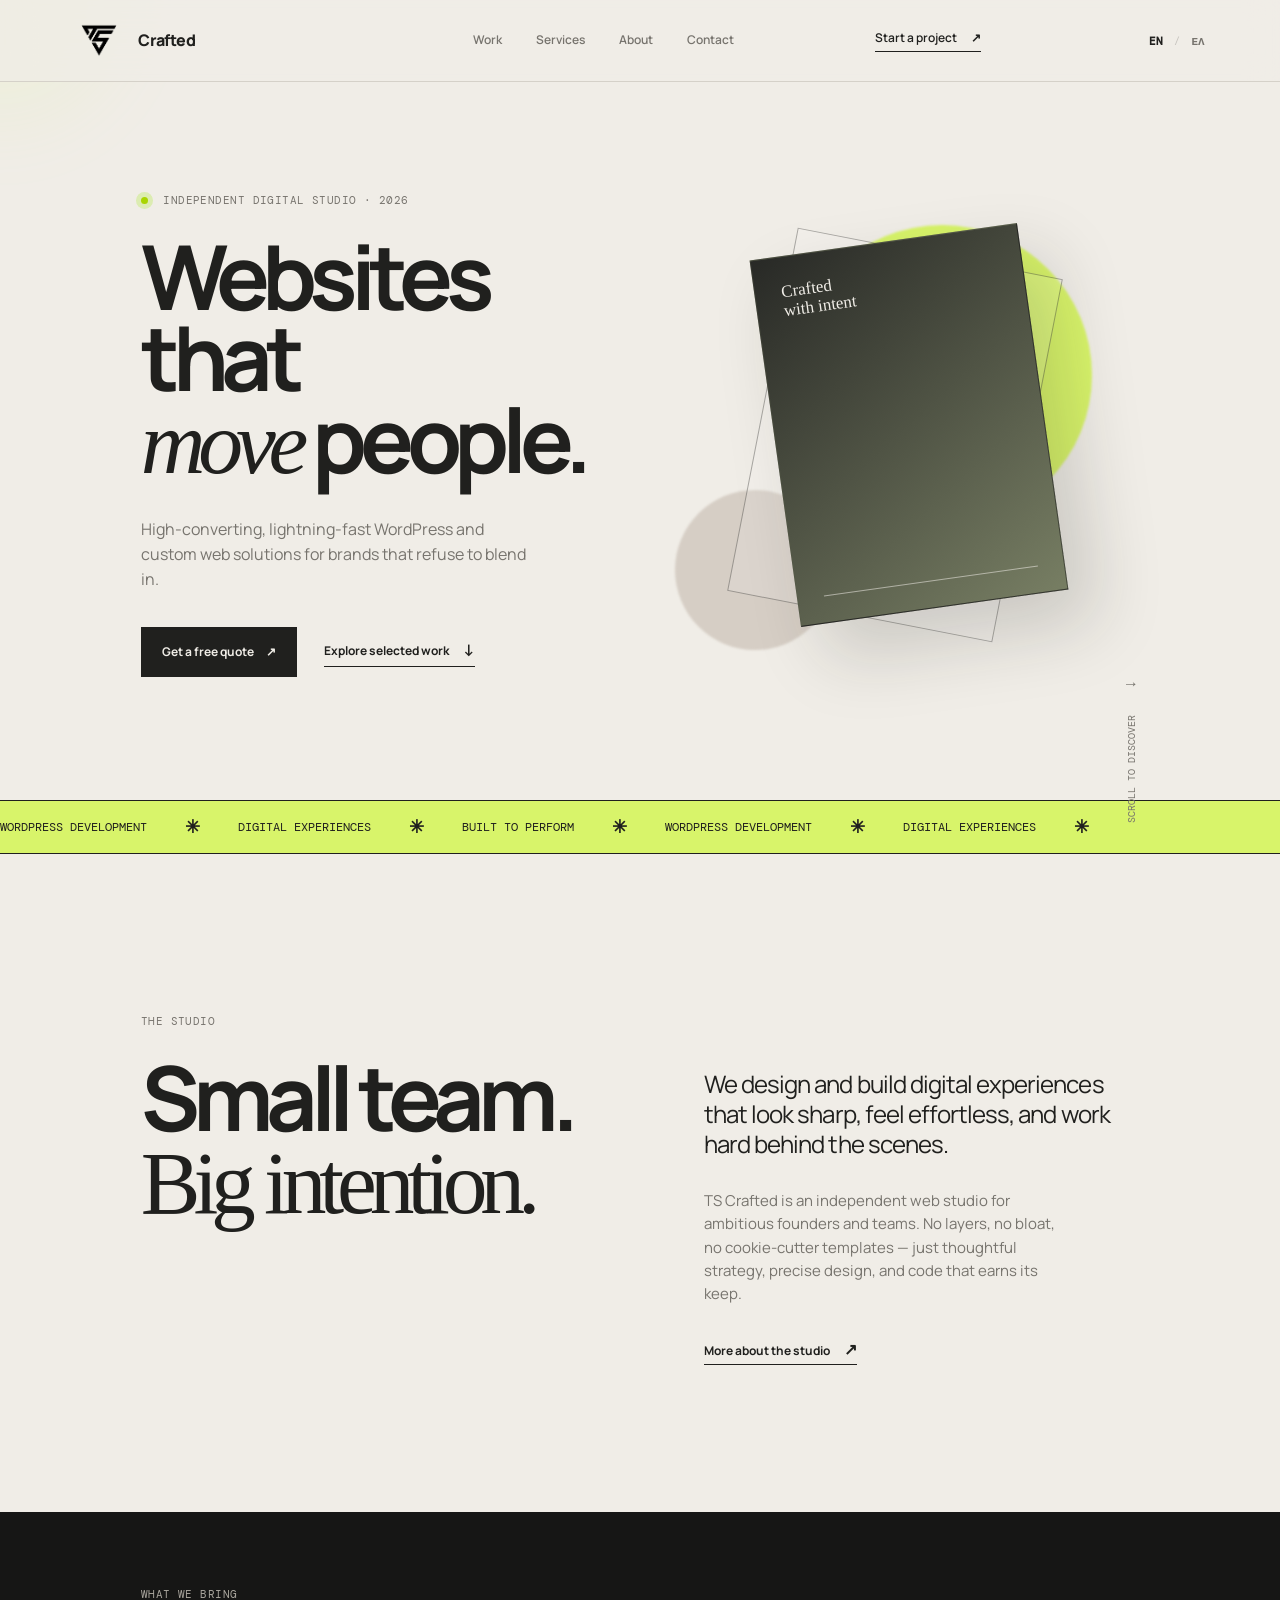
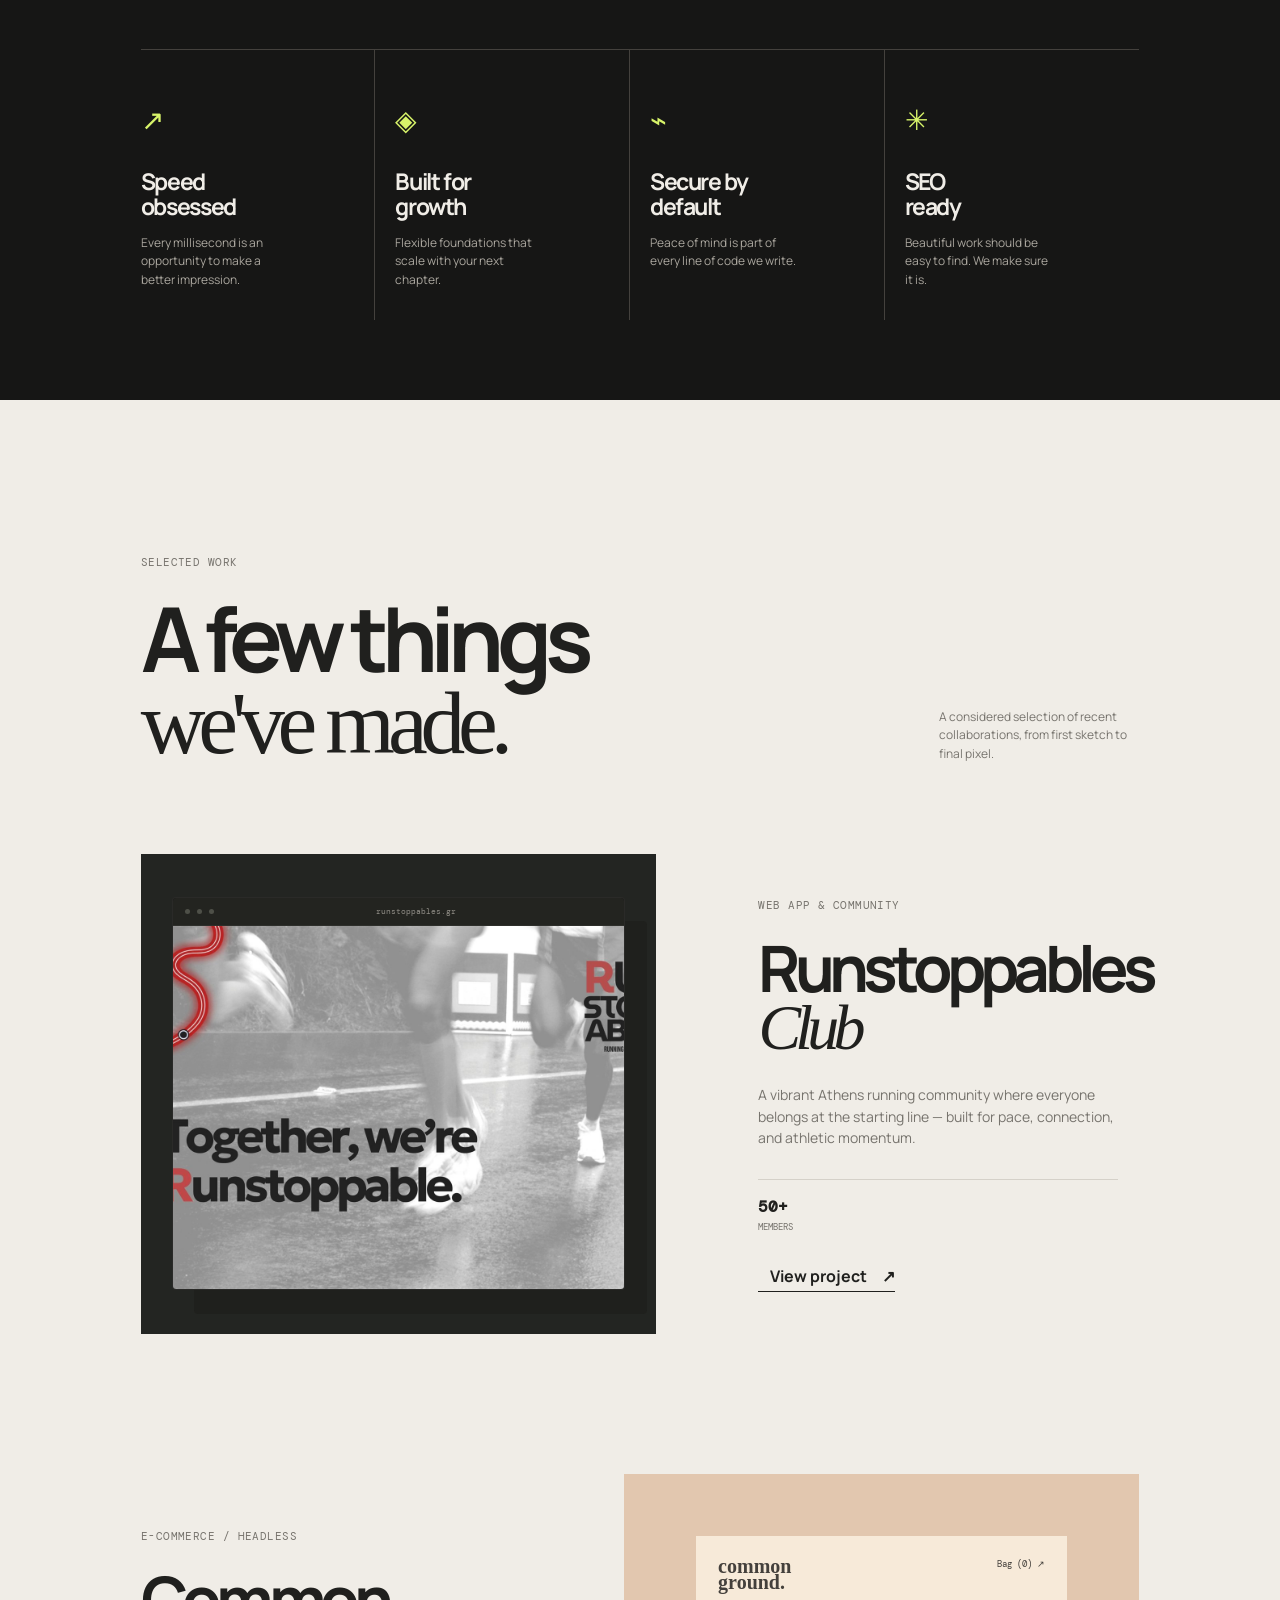
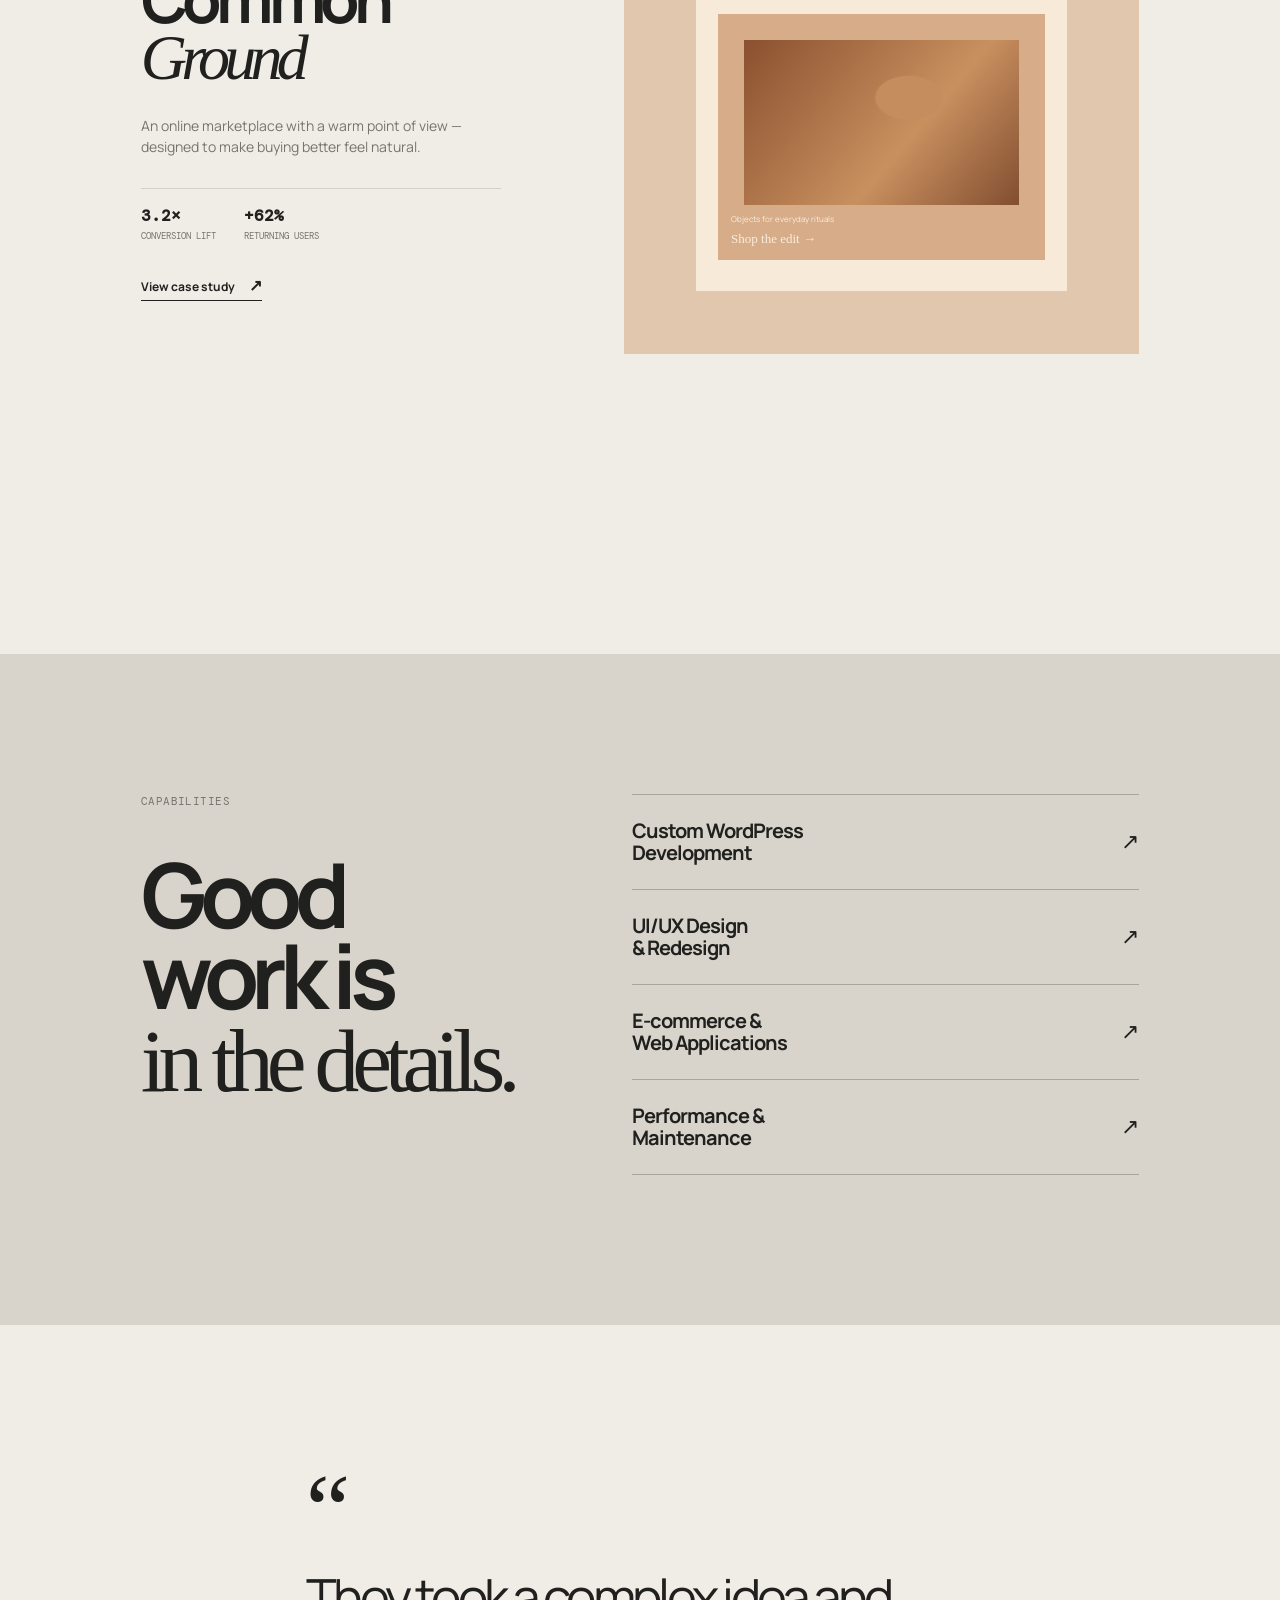
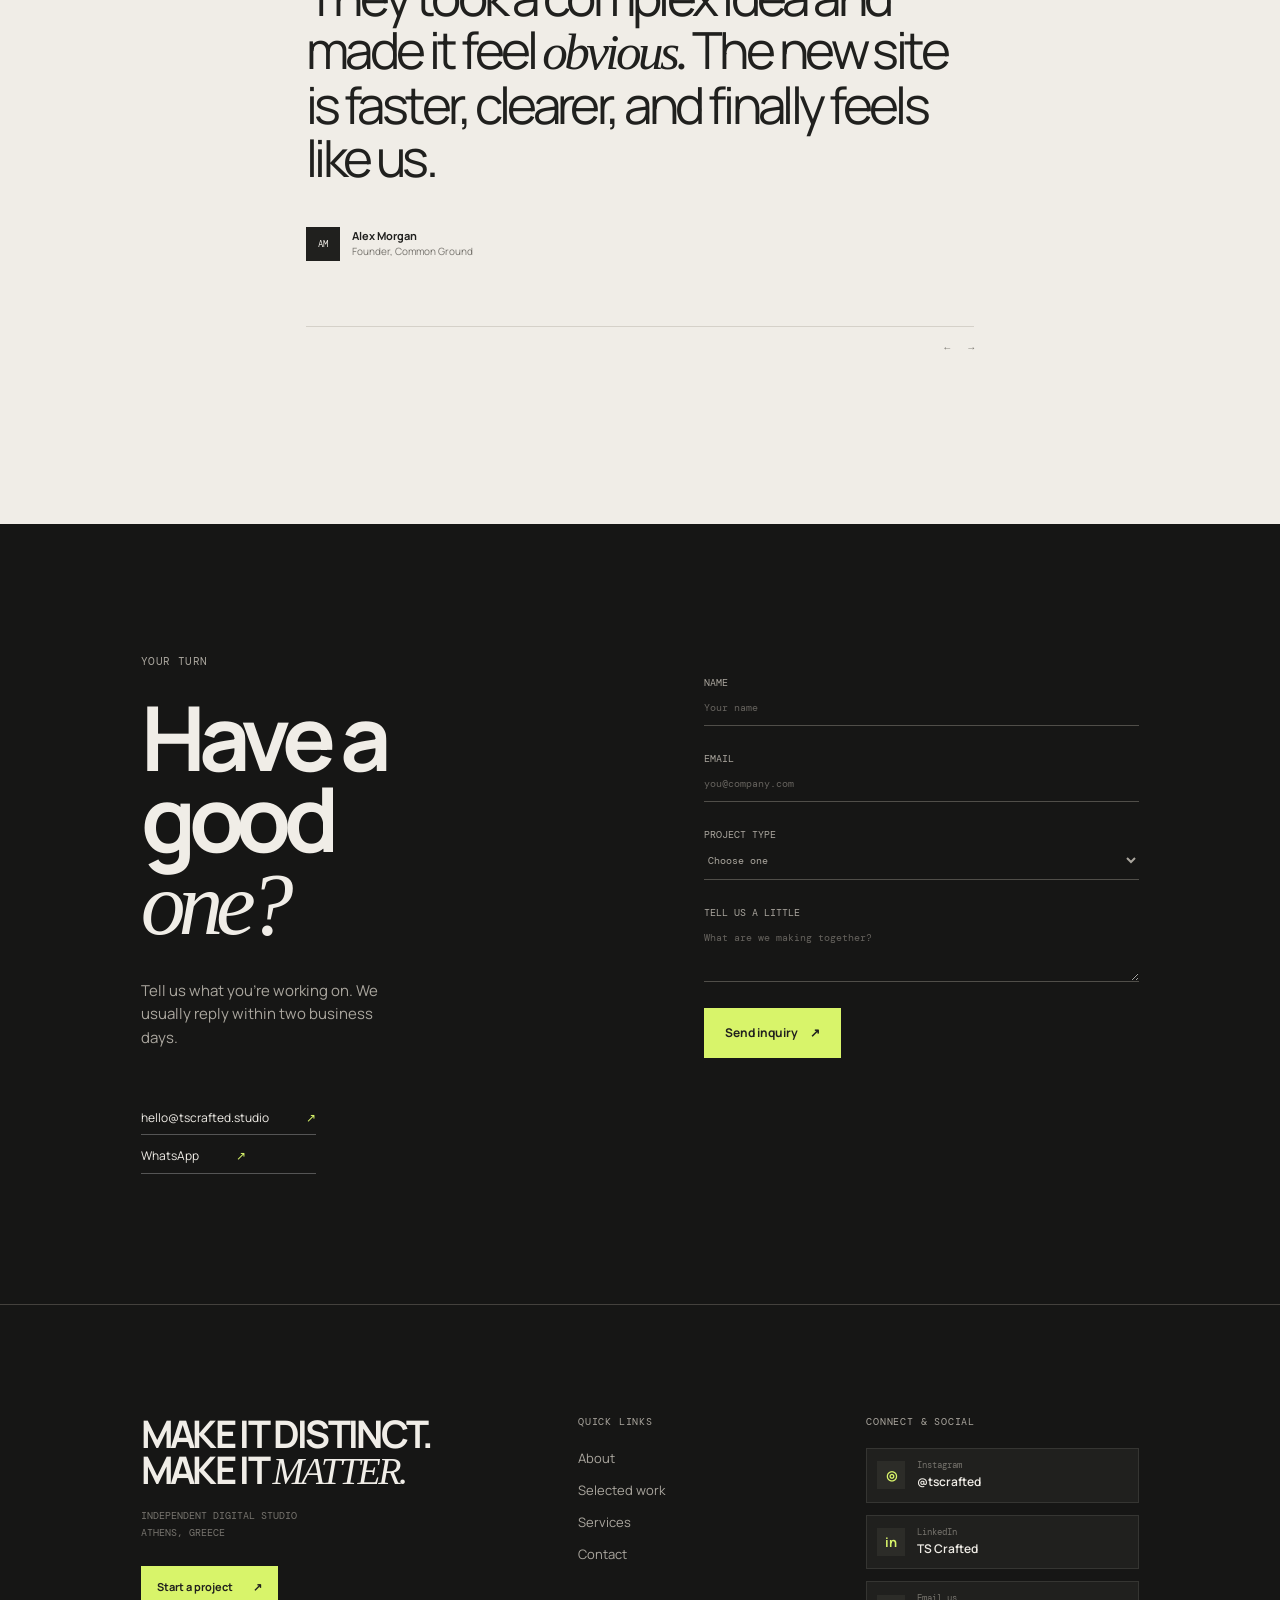
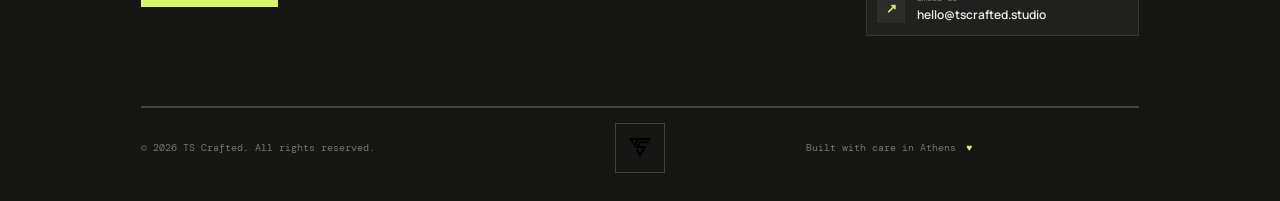
==== commit 4c5b45fc: "Update portfolio with Runstoppables showcase, language toggle, and clean layout" ====
--- a/index.html
+++ b/index.html
@@ -20,6 +20,11 @@
         <a href="#work">Work</a><a href="#services">Services</a><a href="#about">About</a><a href="#contact">Contact</a>
       </nav>
       <a class="header-cta magnetic" href="#contact">Start a project <span>↗</span></a>
+      <div class="lang-switch" aria-label="Language selection">
+        <button type="button" class="lang-btn active" data-lang="en">EN</button>
+        <span class="lang-sep">/</span>
+        <button type="button" class="lang-btn" data-lang="el">ΕΛ</button>
+      </div>
       <button class="menu-toggle" aria-label="Open menu" aria-expanded="false"><span></span><span></span></button>
     </header>
 
@@ -34,7 +39,7 @@
         <div class="hero-art reveal delay-1" aria-hidden="true">
           <div class="orb orb-one"></div><div class="orb orb-two"></div>
           <div class="art-card art-card-back"></div>
-          <div class="art-card art-card-front"><span class="art-label">Crafted<br />with intent</span><span class="art-number">01<span>/04</span></span><div class="art-line"></div></div>
+          <div class="art-card art-card-front"><span class="art-label">Crafted<br />with intent</span><div class="art-line"></div></div>
           <div class="scroll-note">Scroll to discover <span>↓</span></div>
         </div>
       </section>
@@ -44,12 +49,12 @@
       </section>
 
       <section class="about section-pad" id="about">
-        <div class="section-intro reveal"><p class="eyebrow">01 / The studio</p><h2>Small team.<br /><span>Big intention.</span></h2></div>
+        <div class="section-intro reveal"><p class="eyebrow">The studio</p><h2>Small team.<br /><span>Big intention.</span></h2></div>
         <div class="about-content reveal delay-1"><p class="lead">We design and build digital experiences that look sharp, feel effortless, and work hard behind the scenes.</p><p>TS Crafted is an independent web studio for ambitious founders and teams. No layers, no bloat, no cookie-cutter templates — just thoughtful strategy, precise design, and code that earns its keep.</p><a class="text-link" href="#contact">More about the studio <span>↗</span></a></div>
       </section>
 
       <section class="expertise section-pad">
-        <div class="expertise-top"><p class="eyebrow">What we bring</p><p class="mono">/01 — /04</p></div>
+        <div class="expertise-top"><p class="eyebrow">What we bring</p></div>
         <div class="expertise-grid">
           <div class="expertise-item reveal"><span class="item-icon">↗</span><h3>Speed<br />obsessed</h3><p>Every millisecond is an opportunity to make a better impression.</p></div>
           <div class="expertise-item reveal delay-1"><span class="item-icon">◈</span><h3>Built for<br />growth</h3><p>Flexible foundations that scale with your next chapter.</p></div>
@@ -59,31 +64,53 @@
       </section>
 
       <section class="work section-pad" id="work">
-        <div class="work-heading reveal"><div><p class="eyebrow">02 / Selected work</p><h2>A few things<br /><span>we've made.</span></h2></div><p class="work-intro">A considered selection of recent collaborations, from first sketch to final pixel.</p></div>
+        <div class="work-heading reveal"><div><p class="eyebrow">Selected work</p><h2>A few things<br /><span>we've made.</span></h2></div><p class="work-intro">A considered selection of recent collaborations, from first sketch to final pixel.</p></div>
         <article class="project project-one reveal">
-          <div class="project-visual visual-one"><div class="mock-browser"><div class="browser-bar"><i></i><i></i><i></i><span>nordhaus.studio</span></div><div class="browser-content"><span class="mock-kicker">Architecture / Objects</span><strong>Spaces<br /><em>with a pulse.</em></strong><div class="mock-circle"></div><small>Explore collection →</small></div></div><span class="visual-caption">01 / 02</span></div>
-          <div class="project-copy"><p class="eyebrow">01 — WordPress / Custom UI</p><h3>Nordhaus<br /><em>Studio</em></h3><p>A digital home for a new generation of architecture. Editorial in spirit, effortless in use.</p><div class="case-stats"><span><b>+184%</b> Time on page</span><span><b>0.8s</b> Load time</span></div><a class="text-link" href="#contact">View case study <span>↗</span></a></div>
+          <div class="project-visual visual-one">
+            <div class="mock-browser mock-browser-image">
+              <div class="browser-bar"><i></i><i></i><i></i><span>runstoppables.gr</span></div>
+              <div class="browser-img-wrap">
+                <img src="assets/runstoppables-banner.jpg" alt="Runstoppables Community Running Club" class="project-img" />
+              </div>
+            </div>
+          </div>
+          <div class="project-copy">
+            <p class="eyebrow">
+              <span class="lang-en">Web App & Community</span>
+              <span class="lang-el">Web Εφαρμογή & Κοινότητα</span>
+            </p>
+            <h3>Runstoppables<br /><em>Club</em></h3>
+            <p class="lang-en">A vibrant Athens running community where everyone belongs at the starting line — built for pace, connection, and athletic momentum.</p>
+            <p class="lang-el">Μια δυναμική κοινότητα τρεξίματος στην Αθήνα όπου όλοι χωράμε στην ίδια αφετηρία — σχεδιασμένο για ρυθμό, έμπνευση και συνεχή εξέλιξη.</p>
+            <div class="case-stats">
+              <span><b>50+</b> <span class="lang-en">Members</span><span class="lang-el">Μέλη</span></span>
+            </div>
+            <a class="text-link" href="#contact">
+              <span class="lang-en">View project <span>↗</span></span>
+              <span class="lang-el">Δείτε το project <span>↗</span></span>
+            </a>
+          </div>
         </article>
         <article class="project project-two reveal">
-          <div class="project-copy"><p class="eyebrow">02 — E-commerce / Headless</p><h3>Common<br /><em>Ground</em></h3><p>An online marketplace with a warm point of view — designed to make buying better feel natural.</p><div class="case-stats"><span><b>3.2×</b> Conversion lift</span><span><b>+62%</b> Returning users</span></div><a class="text-link" href="#contact">View case study <span>↗</span></a></div>
-          <div class="project-visual visual-two"><div class="mock-shop"><div class="shop-header"><span>common<br />ground.</span><span>Bag (0) ↗</span></div><div class="shop-product"><div class="product-shape"></div><span>Objects for everyday rituals</span><strong>Shop the edit →</strong></div></div><span class="visual-caption">02 / 02</span></div>
+          <div class="project-copy"><p class="eyebrow">E-commerce / Headless</p><h3>Common<br /><em>Ground</em></h3><p>An online marketplace with a warm point of view — designed to make buying better feel natural.</p><div class="case-stats"><span><b>3.2×</b> Conversion lift</span><span><b>+62%</b> Returning users</span></div><a class="text-link" href="#contact">View case study <span>↗</span></a></div>
+          <div class="project-visual visual-two"><div class="mock-shop"><div class="shop-header"><span>common<br />ground.</span><span>Bag (0) ↗</span></div><div class="shop-product"><div class="product-shape"></div><span>Objects for everyday rituals</span><strong>Shop the edit →</strong></div></div></div>
         </article>
       </section>
 
       <section class="services section-pad" id="services">
-        <div class="services-head reveal"><p class="eyebrow">03 / Capabilities</p><h2>Good work is<br /><span>in the details.</span></h2></div>
+        <div class="services-head reveal"><p class="eyebrow">Capabilities</p><h2>Good work is<br /><span>in the details.</span></h2></div>
         <div class="service-list">
-          <div class="service reveal"><span class="service-num">01</span><h3>Custom WordPress<br />Development</h3><span class="service-arrow">↗</span></div>
-          <div class="service reveal"><span class="service-num">02</span><h3>UI/UX Design<br />& Redesign</h3><span class="service-arrow">↗</span></div>
-          <div class="service reveal"><span class="service-num">03</span><h3>E-commerce &<br />Web Applications</h3><span class="service-arrow">↗</span></div>
-          <div class="service reveal"><span class="service-num">04</span><h3>Performance &<br />Maintenance</h3><span class="service-arrow">↗</span></div>
+          <div class="service reveal"><h3>Custom WordPress<br />Development</h3><span class="service-arrow">↗</span></div>
+          <div class="service reveal"><h3>UI/UX Design<br />& Redesign</h3><span class="service-arrow">↗</span></div>
+          <div class="service reveal"><h3>E-commerce &<br />Web Applications</h3><span class="service-arrow">↗</span></div>
+          <div class="service reveal"><h3>Performance &<br />Maintenance</h3><span class="service-arrow">↗</span></div>
         </div>
       </section>
 
-      <section class="quote section-pad reveal"><div class="quote-mark">“</div><blockquote>They took a complex idea and made it feel <em>obvious.</em> The new site is faster, clearer, and finally feels like us.</blockquote><div class="quote-byline"><span class="avatar">AM</span><span><b>Alex Morgan</b><small>Founder, Common Ground</small></span></div><div class="quote-controls"><span>01 — 03</span><span>← &nbsp; →</span></div></section>
+      <section class="quote section-pad reveal"><div class="quote-mark">“</div><blockquote>They took a complex idea and made it feel <em>obvious.</em> The new site is faster, clearer, and finally feels like us.</blockquote><div class="quote-byline"><span class="avatar">AM</span><span><b>Alex Morgan</b><small>Founder, Common Ground</small></span></div><div class="quote-controls"><span>← &nbsp; →</span></div></section>
 
       <section class="contact section-pad" id="contact">
-        <div class="contact-intro reveal"><p class="eyebrow">04 / Your turn</p><h2>Have a good<br /><em>one?</em></h2><p>Tell us what you're working on. We usually reply within two business days.</p><div class="direct-links"><a href="mailto:hello@tscrafted.studio">hello@tscrafted.studio <span>↗</span></a><a href="https://wa.me/" target="_blank" rel="noreferrer">WhatsApp <span>↗</span></a></div></div>
+        <div class="contact-intro reveal"><p class="eyebrow">Your turn</p><h2>Have a good<br /><em>one?</em></h2><p>Tell us what you're working on. We usually reply within two business days.</p><div class="direct-links"><a href="mailto:hello@tscrafted.studio">hello@tscrafted.studio <span>↗</span></a><a href="https://wa.me/" target="_blank" rel="noreferrer">WhatsApp <span>↗</span></a></div></div>
         <form class="contact-form reveal delay-1"><label>Name<input type="text" name="name" placeholder="Your name" required /></label><label>Email<input type="email" name="email" placeholder="you@company.com" required /></label><label>Project type<select name="type"><option>Choose one</option><option>WordPress Development</option><option>Website redesign</option><option>E-commerce</option><option>Something else</option></select></label><label>Tell us a little<textarea name="message" rows="3" placeholder="What are we making together?"></textarea></label><button class="button button-light magnetic" type="submit">Send inquiry <span>↗</span></button><p class="form-status" role="status"></p></form>
       </section>
     </main>
--- a/styles.css
+++ b/styles.css
@@ -1,5 +1,26 @@
 :root{--ink:#20201e;--paper:#f0ede7;--muted:#77746e;--line:#d5d1c9;--acid:#d8f46a;--black:#161615;--serif:Georgia,'Times New Roman',serif;--sans:'Manrope',Arial,sans-serif;--mono:'DM Mono',monospace}
-*{box-sizing:border-box}html{scroll-behavior:smooth}body{margin:0;background:var(--paper);color:var(--ink);font-family:var(--sans);font-size:15px;line-height:1.55;overflow-x:hidden}a{color:inherit;text-decoration:none}button,input,select,textarea{font:inherit}.site-header{height:82px;padding:0 5.5vw;display:flex;align-items:center;justify-content:space-between;border-bottom:1px solid var(--line);position:absolute;top:0;width:100%;z-index:5;background:rgba(240,237,231,.7);backdrop-filter:blur(16px)}.brand{font-weight:800;display:flex;align-items:center;gap:10px;font-size:16px;letter-spacing:-.04em}.brand-mark{background:var(--ink);color:var(--paper);width:29px;height:29px;display:grid;place-items:center;font-size:10px;letter-spacing:-.08em}.brand-logo{width:58px;height:58px;padding:0;object-fit:contain;display:block}.site-header .brand-logo{filter:invert(1)}.desktop-nav{display:flex;gap:34px;margin-left:12%}.desktop-nav a,.header-cta{font-size:12px;font-weight:600}.desktop-nav a{color:var(--muted);transition:color .25s}.desktop-nav a:hover{color:var(--ink)}.header-cta{border-bottom:1px solid var(--ink);padding-bottom:4px}.header-cta span,.text-link span,.button span{margin-left:12px;transition:transform .3s;display:inline-block}.header-cta:hover span,.text-link:hover span,.button:hover span{transform:translate(3px,-3px)}.menu-toggle{display:none;background:none;border:0}.section-pad{padding-left:11vw;padding-right:11vw}.hero{min-height:780px;padding-top:180px;padding-bottom:110px;display:grid;grid-template-columns:1fr 1fr;align-items:center;gap:4vw}.eyebrow{font:11px var(--mono);letter-spacing:.04em;text-transform:uppercase;color:var(--muted);margin:0 0 28px}.status-dot{display:inline-block;width:7px;height:7px;background:#a9d500;border-radius:50%;margin-right:8px;box-shadow:0 0 0 5px #dcecb2}.hero h1,.section-intro h2,.work-heading h2,.services h2,.contact h2{font-size:clamp(54px,7vw,106px);letter-spacing:-.08em;line-height:.91;margin:0;font-weight:700}.hero h1 em,.contact h2 em{font-family:var(--serif);font-weight:400}.hero-description{max-width:390px;color:var(--muted);font-size:16px;margin:34px 0 35px}.hero-actions{display:flex;align-items:center;gap:27px}.button{border:0;padding:16px 21px;display:inline-flex;align-items:center;justify-content:center;cursor:pointer;font-size:12px;font-weight:700;transition:transform .25s,box-shadow .25s}.button-dark{background:var(--ink);color:var(--paper)}.button-light{background:var(--acid);color:var(--ink);width:max-content}.button:hover{transform:translateY(-3px);box-shadow:7px 7px 0 rgba(32,32,30,.13)}.text-link{font-size:12px;font-weight:700;border-bottom:1px solid var(--ink);padding-bottom:5px}.text-link span{font-size:16px}.hero-art{position:relative;height:510px}.orb{position:absolute;border-radius:50%;filter:blur(1px)}.orb-one{width:300px;height:300px;background:var(--acid);top:45px;right:10%}.orb-two{width:160px;height:160px;background:#d6cec5;bottom:40px;left:2%}.art-card{position:absolute;width:270px;height:370px;border:1px solid rgba(32,32,30,.35);transform:rotate(11deg);top:70px;right:23%;background:rgba(255,255,255,.13)}.art-card-front{transform:rotate(-8deg);top:60px;right:20%;background:linear-gradient(145deg,#282926,#777e63);color:var(--paper);padding:26px;display:flex;flex-direction:column;justify-content:space-between;box-shadow:25px 35px 70px rgba(32,32,30,.18)}.art-label{font:17px var(--serif);line-height:1.1}.art-number{font:10px var(--mono);align-self:flex-end}.art-number span{opacity:.5}.art-line{width:100%;height:1px;background:rgba(240,237,231,.55)}.scroll-note{position:absolute;bottom:0;right:2%;font:10px var(--mono);text-transform:uppercase;color:var(--muted);transform:rotate(-90deg);transform-origin:right}.scroll-note span{margin-left:20px;font-size:16px}.marquee{background:var(--acid);overflow:hidden;padding:14px 0;border-bottom:1px solid var(--ink);border-top:1px solid var(--ink)}.marquee-track{display:flex;gap:38px;white-space:nowrap;animation:slide 25s linear infinite;font:12px var(--mono);text-transform:uppercase;align-items:center}.marquee b{font-size:18px}.about{display:grid;grid-template-columns:1fr 1fr;padding-top:160px;padding-bottom:150px;gap:10vw}.section-intro h2 span,.work-heading h2 span,.services h2 span{font-family:var(--serif);font-weight:400}.about-content{max-width:470px;padding-top:55px}.lead{font-size:24px;letter-spacing:-.04em;line-height:1.25;margin:0 0 30px}.about-content>p:not(.lead){color:var(--muted);max-width:360px;margin-bottom:32px}.expertise{background:var(--black);color:var(--paper);padding-top:75px;padding-bottom:80px}.expertise-top{display:flex;justify-content:space-between;border-bottom:1px solid #44413d;padding-bottom:20px}.expertise-top .eyebrow,.expertise-top .mono{color:#aaa69e}.mono{font:10px var(--mono)}.expertise-grid{display:grid;grid-template-columns:repeat(4,1fr);gap:20px}.expertise-item{padding:48px 25px 18px 0;border-right:1px solid #44413d}.expertise-item:last-child{border:0}.item-icon{color:var(--acid);font-size:28px}.expertise-item h3{font-size:23px;line-height:1.05;letter-spacing:-.06em;margin:28px 0 16px}.expertise-item p{color:#aaa69e;font-size:12px;max-width:150px}.work{padding-top:155px;padding-bottom:160px}.work-heading{display:flex;justify-content:space-between;align-items:flex-end;margin-bottom:90px}.work-intro{max-width:200px;color:var(--muted);font-size:12px;margin:0}.project{display:grid;grid-template-columns:1.15fr .85fr;gap:8vw;align-items:center;margin-bottom:140px}.project-two{grid-template-columns:.85fr 1.15fr}.project-copy{max-width:360px}.project-copy h3{font-size:clamp(47px,5vw,75px);letter-spacing:-.09em;line-height:.88;margin:0 0 28px}.project-copy h3 em{font-family:var(--serif);font-weight:400}.project-copy>p:not(.eyebrow){color:var(--muted);font-size:14px;margin-bottom:30px}.case-stats{display:flex;gap:28px;border-top:1px solid var(--line);padding:16px 0 27px;margin-bottom:4px}.case-stats span{font:9px var(--mono);text-transform:uppercase;color:var(--muted)}.case-stats b{display:block;color:var(--ink);font-size:16px;margin-bottom:4px}.project-visual{height:480px;position:relative;display:grid;place-items:center;overflow:hidden}.visual-one{background:#bdc6b5}.visual-two{background:#e2c7af}.visual-caption{position:absolute;right:22px;bottom:20px;font:10px var(--mono)}.mock-browser{background:#242521;width:72%;height:70%;color:var(--paper);box-shadow:22px 23px 0 rgba(32,32,30,.13);transition:transform .7s}.project-visual:hover .mock-browser,.project-visual:hover .mock-shop{transform:scale(1.05)}.browser-bar{height:27px;background:#d4d7cb;color:#555;padding:6px 9px;display:flex;gap:4px;align-items:center;font:7px var(--mono)}.browser-bar i{width:5px;height:5px;background:#92978a;border-radius:50%}.browser-bar span{margin-left:auto;margin-right:auto}.browser-content{padding:34px 28px;position:relative;height:calc(100% - 27px);overflow:hidden}.mock-kicker{font:7px var(--mono);color:#a9b79e}.browser-content strong{font:clamp(25px,3vw,44px);line-height:.88;display:block;margin-top:45px;letter-spacing:-.08em}.browser-content em{font-family:var(--serif);font-weight:400}.browser-content small{position:absolute;bottom:22px;font:8px var(--mono)}.mock-circle{position:absolute;width:150px;height:150px;border-radius:50%;background:#c9d4c2;right:-40px;top:75px}.mock-shop{background:#f7ead9;width:72%;height:74%;padding:22px;color:#44403c;transition:transform .7s}.shop-header{display:flex;justify-content:space-between;font:9px var(--mono)}.shop-header span:first-child{font:bold 20px var(--serif);line-height:.8}.shop-product{height:79%;margin-top:24px;background:#d7ac89;position:relative;padding:13px;display:flex;flex-direction:column;justify-content:flex-end;color:#f8eddf}.product-shape{position:absolute;inset:26px 26px 55px;background:radial-gradient(ellipse at 60% 35%,#eacfae 0 14%,transparent 15%),linear-gradient(130deg,#a47758,#eed5b0 60%,#9a7359);mix-blend-mode:multiply}.shop-product span,.shop-product strong{position:relative;font-size:8px}.shop-product strong{font:13px var(--serif);margin-top:5px}.services{background:#d9d4cb;padding-top:140px;padding-bottom:150px;display:grid;grid-template-columns:1fr 1.35fr;gap:9vw}.services h2{margin-top:45px}.service-list{border-top:1px solid #aaa59d}.service{border-bottom:1px solid #aaa59d;display:grid;grid-template-columns:45px 1fr 30px;align-items:center;padding:25px 0;transition:padding .3s}.service:hover{padding-left:12px;padding-right:12px;background:rgba(255,255,255,.18)}.service-num{font:10px var(--mono);color:var(--muted)}.service h3{font-size:20px;line-height:1.1;letter-spacing:-.05em;margin:0}.service-arrow{font-size:22px}.quote{padding-top:160px;padding-bottom:170px;max-width:950px;margin:auto}.quote-mark{font:100px var(--serif);line-height:.5}.quote blockquote{font-size:clamp(31px,4vw,55px);line-height:1.04;letter-spacing:-.07em;margin:35px 0 42px;max-width:800px}.quote blockquote em{font-family:var(--serif);font-weight:400}.quote-byline{display:flex;align-items:center;gap:12px}.avatar{width:34px;height:34px;background:var(--ink);color:var(--paper);display:grid;place-items:center;font:9px var(--mono)}.quote-byline b,.quote-byline small{display:block;font-size:11px}.quote-byline small{color:var(--muted);font-size:10px}.quote-controls{display:flex;justify-content:space-between;border-top:1px solid var(--line);margin-top:65px;padding-top:14px;font:10px var(--mono);color:var(--muted)}.contact{background:var(--black);color:var(--paper);display:grid;grid-template-columns:1fr 1fr;gap:10vw;padding-top:130px;padding-bottom:130px}.contact .eyebrow{color:#aaa69e}.contact h2{color:var(--paper)}.contact-intro>p:not(.eyebrow){color:#aaa69e;max-width:260px;margin-top:35px}.direct-links{margin-top:60px;display:grid;gap:12px;width:max-content}.direct-links a{font-size:12px;border-bottom:1px solid #555;padding-bottom:7px}.direct-links span{margin-left:35px;color:var(--acid)}.contact-form{padding-top:22px}.contact-form label{display:block;font:10px var(--mono);text-transform:uppercase;color:#aaa69e;margin-bottom:26px}.contact-form input,.contact-form select,.contact-form textarea{display:block;width:100%;background:transparent;border:0;border-bottom:1px solid #504e49;color:var(--paper);padding:12px 0 11px;outline:none;border-radius:0;resize:vertical}.contact-form select{color:#aaa69e}.contact-form input:focus,.contact-form textarea:focus,.contact-form select:focus{border-color:var(--acid)}.contact-form input::placeholder,.contact-form textarea::placeholder{color:#66635e}.form-status{font-size:11px;color:var(--acid);margin:17px 0 0}.footer{background:var(--black);color:var(--paper);padding:55px 11vw 28px;border-top:1px solid #44413d}.footer-top{display:flex;justify-content:space-between;align-items:flex-start;padding-bottom:85px}.footer-top p{color:#aaa69e;font:14px var(--serif);line-height:1.1;margin:0}.back-top{font:10px var(--mono);border-bottom:1px solid #555;padding-bottom:5px}.footer-bottom{border-top:1px solid #44413d;padding-top:15px;display:grid;grid-template-columns:1fr 1fr 1fr;color:#77746e;font:10px var(--mono)}.footer-bottom div{display:flex;gap:20px}.footer-bottom div:last-child{justify-content:flex-end}.footer-bottom a:hover{color:var(--paper)}.reveal{opacity:0;transform:translateY(25px);transition:opacity .8s ease,transform .8s ease}.reveal.visible{opacity:1;transform:none}.delay-1{transition-delay:.12s}.delay-2{transition-delay:.2s}.delay-3{transition-delay:.28s}@keyframes slide{to{transform:translateX(-30%)}}.cursor-glow{position:fixed;width:250px;height:250px;pointer-events:none;border-radius:50%;background:rgba(216,244,106,.08);filter:blur(35px);transform:translate(-50%,-50%);z-index:0}
+*{box-sizing:border-box}html{scroll-behavior:smooth}body{margin:0;background:var(--paper);color:var(--ink);font-family:var(--sans);font-size:15px;line-height:1.55;overflow-x:hidden}a{color:inherit;text-decoration:none}button,input,select,textarea{font:inherit}.site-header{height:82px;padding:0 5.5vw;display:flex;align-items:center;justify-content:space-between;border-bottom:1px solid var(--line);position:absolute;top:0;width:100%;z-index:5;background:rgba(240,237,231,.7);backdrop-filter:blur(16px)}.brand{font-weight:800;display:flex;align-items:center;gap:10px;font-size:16px;letter-spacing:-.04em}.brand-mark{background:var(--ink);color:var(--paper);width:29px;height:29px;display:grid;place-items:center;font-size:10px;letter-spacing:-.08em}.brand-logo{width:58px;height:58px;padding:0;object-fit:contain;display:block}.site-header .brand-logo{filter:invert(1)}.desktop-nav{display:flex;gap:34px;margin-left:12%}.desktop-nav a,.header-cta{font-size:12px;font-weight:600}.desktop-nav a{color:var(--muted);transition:color .25s}.desktop-nav a:hover{color:var(--ink)}.header-cta{border-bottom:1px solid var(--ink);padding-bottom:4px}.header-cta span,.text-link span,.button span{margin-left:12px;transition:transform .3s;display:inline-block}.header-cta:hover span,.text-link:hover span,.button:hover span{transform:translate(3px,-3px)}.menu-toggle{display:none;background:none;border:0}.section-pad{padding-left:11vw;padding-right:11vw}.hero{min-height:780px;padding-top:180px;padding-bottom:110px;display:grid;grid-template-columns:1fr 1fr;align-items:center;gap:4vw}.eyebrow{font:11px var(--mono);letter-spacing:.04em;text-transform:uppercase;color:var(--muted);margin:0 0 28px}.status-dot{display:inline-block;width:7px;height:7px;background:#a9d500;border-radius:50%;margin-right:8px;box-shadow:0 0 0 5px #dcecb2}.hero h1,.section-intro h2,.work-heading h2,.services h2,.contact h2{font-size:clamp(54px,7vw,106px);letter-spacing:-.08em;line-height:.91;margin:0;font-weight:700}.hero h1 em,.contact h2 em{font-family:var(--serif);font-weight:400}.hero-description{max-width:390px;color:var(--muted);font-size:16px;margin:34px 0 35px}.hero-actions{display:flex;align-items:center;gap:27px}.button{border:0;padding:16px 21px;display:inline-flex;align-items:center;justify-content:center;cursor:pointer;font-size:12px;font-weight:700;transition:transform .25s,box-shadow .25s}.button-dark{background:var(--ink);color:var(--paper)}.button-light{background:var(--acid);color:var(--ink);width:max-content}.button:hover{transform:translateY(-3px);box-shadow:7px 7px 0 rgba(32,32,30,.13)}.text-link{font-size:12px;font-weight:700;border-bottom:1px solid var(--ink);padding-bottom:5px}.text-link span{font-size:16px}.hero-art{position:relative;height:510px}.orb{position:absolute;border-radius:50%;filter:blur(1px)}.orb-one{width:300px;height:300px;background:var(--acid);top:45px;right:10%}.orb-two{width:160px;height:160px;background:#d6cec5;bottom:40px;left:2%}.art-card{position:absolute;width:270px;height:370px;border:1px solid rgba(32,32,30,.35);transform:rotate(11deg);top:70px;right:23%;background:rgba(255,255,255,.13)}.art-card-front{transform:rotate(-8deg);top:60px;right:20%;background:linear-gradient(145deg,#282926,#777e63);color:var(--paper);padding:26px;display:flex;flex-direction:column;justify-content:space-between;box-shadow:25px 35px 70px rgba(32,32,30,.18)}.art-label{font:17px var(--serif);line-height:1.1}.art-number{font:10px var(--mono);align-self:flex-end}.art-number span{opacity:.5}.art-line{width:100%;height:1px;background:rgba(240,237,231,.55)}.scroll-note{position:absolute;bottom:0;right:2%;font:10px var(--mono);text-transform:uppercase;color:var(--muted);transform:rotate(-90deg);transform-origin:right}.scroll-note span{margin-left:20px;font-size:16px}.marquee{background:var(--acid);overflow:hidden;padding:14px 0;border-bottom:1px solid var(--ink);border-top:1px solid var(--ink)}.marquee-track{display:flex;gap:38px;white-space:nowrap;animation:slide 25s linear infinite;font:12px var(--mono);text-transform:uppercase;align-items:center}.marquee b{font-size:18px}.about{display:grid;grid-template-columns:1fr 1fr;padding-top:160px;padding-bottom:150px;gap:10vw}.section-intro h2 span,.work-heading h2 span,.services h2 span{font-family:var(--serif);font-weight:400}.about-content{max-width:470px;padding-top:55px}.lead{font-size:24px;letter-spacing:-.04em;line-height:1.25;margin:0 0 30px}.about-content>p:not(.lead){color:var(--muted);max-width:360px;margin-bottom:32px}.expertise{background:var(--black);color:var(--paper);padding-top:75px;padding-bottom:80px}.expertise-top{display:flex;justify-content:space-between;border-bottom:1px solid #44413d;padding-bottom:20px}.expertise-top .eyebrow,.expertise-top .mono{color:#aaa69e}.mono{font:10px var(--mono)}.expertise-grid{display:grid;grid-template-columns:repeat(4,1fr);gap:20px}.expertise-item{padding:48px 25px 18px 0;border-right:1px solid #44413d}.expertise-item:last-child{border:0}.item-icon{color:var(--acid);font-size:28px}.expertise-item h3{font-size:23px;line-height:1.05;letter-spacing:-.06em;margin:28px 0 16px}.expertise-item p{color:#aaa69e;font-size:12px;max-width:150px}.work{padding-top:155px;padding-bottom:160px}.work-heading{display:flex;justify-content:space-between;align-items:flex-end;margin-bottom:90px}.work-intro{max-width:200px;color:var(--muted);font-size:12px;margin:0}.project{display:grid;grid-template-columns:1.15fr .85fr;gap:8vw;align-items:center;margin-bottom:140px}.project-two{grid-template-columns:.85fr 1.15fr}.project-copy{max-width:360px}.project-copy h3{font-size:clamp(47px,5vw,75px);letter-spacing:-.09em;line-height:.88;margin:0 0 28px}.project-copy h3 em{font-family:var(--serif);font-weight:400}.project-copy>p:not(.eyebrow){color:var(--muted);font-size:14px;margin-bottom:30px}.case-stats{display:flex;gap:28px;border-top:1px solid var(--line);padding:16px 0 27px;margin-bottom:4px}.case-stats span{font:9px var(--mono);text-transform:uppercase;color:var(--muted)}.case-stats b{display:block;color:var(--ink);font-size:16px;margin-bottom:4px}.project-visual{height:480px;position:relative;display:grid;place-items:center;overflow:hidden}.visual-one{background:#232522}.visual-one .visual-caption{color:#8f8c85}.visual-two{background:#e2c7af}.visual-caption{position:absolute;right:22px;bottom:20px;font:10px var(--mono)}.mock-browser{background:#242521;width:72%;height:70%;color:var(--paper);box-shadow:22px 23px 0 rgba(32,32,30,.13);transition:transform .7s}.project-visual:hover .mock-browser,.project-visual:hover .mock-shop{transform:scale(1.05)}.browser-bar{height:27px;background:#d4d7cb;color:#555;padding:6px 9px;display:flex;gap:4px;align-items:center;font:7px var(--mono)}.browser-bar i{width:5px;height:5px;background:#92978a;border-radius:50%}.browser-bar span{margin-left:auto;margin-right:auto}.browser-content{padding:34px 28px;position:relative;height:calc(100% - 27px);overflow:hidden}.mock-kicker{font:7px var(--mono);color:#a9b79e}.browser-content strong{font:clamp(25px,3vw,44px);line-height:.88;display:block;margin-top:45px;letter-spacing:-.08em}.browser-content em{font-family:var(--serif);font-weight:400}.browser-content small{position:absolute;bottom:22px;font:8px var(--mono)}.mock-circle{position:absolute;width:150px;height:150px;border-radius:50%;background:#c9d4c2;right:-40px;top:75px}.mock-shop{background:#f7ead9;width:72%;height:74%;padding:22px;color:#44403c;transition:transform .7s}.shop-header{display:flex;justify-content:space-between;font:9px var(--mono)}.shop-header span:first-child{font:bold 20px var(--serif);line-height:.8}.shop-product{height:79%;margin-top:24px;background:#d7ac89;position:relative;padding:13px;display:flex;flex-direction:column;justify-content:flex-end;color:#f8eddf}.product-shape{position:absolute;inset:26px 26px 55px;background:radial-gradient(ellipse at 60% 35%,#eacfae 0 14%,transparent 15%),linear-gradient(130deg,#a47758,#eed5b0 60%,#9a7359);mix-blend-mode:multiply}.shop-product span,.shop-product strong{position:relative;font-size:8px}.shop-product strong{font:13px var(--serif);margin-top:5px}.services{background:#d9d4cb;padding-top:140px;padding-bottom:150px;display:grid;grid-template-columns:1fr 1.35fr;gap:9vw}.services h2{margin-top:45px}.service-list{border-top:1px solid #aaa59d}.service{border-bottom:1px solid #aaa59d;display:flex;justify-content:space-between;align-items:center;padding:25px 0;transition:padding .3s}.service:hover{padding-left:12px;padding-right:12px;background:rgba(255,255,255,.18)}.service-num{font:10px var(--mono);color:var(--muted)}.service h3{font-size:20px;line-height:1.1;letter-spacing:-.05em;margin:0}.service-arrow{font-size:22px}.quote{padding-top:160px;padding-bottom:170px;max-width:950px;margin:auto}.quote-mark{font:100px var(--serif);line-height:.5}.quote blockquote{font-size:clamp(31px,4vw,55px);line-height:1.04;letter-spacing:-.07em;margin:35px 0 42px;max-width:800px}.quote blockquote em{font-family:var(--serif);font-weight:400}.quote-byline{display:flex;align-items:center;gap:12px}.avatar{width:34px;height:34px;background:var(--ink);color:var(--paper);display:grid;place-items:center;font:9px var(--mono)}.quote-byline b,.quote-byline small{display:block;font-size:11px}.quote-byline small{color:var(--muted);font-size:10px}.quote-controls{display:flex;justify-content:flex-end;border-top:1px solid var(--line);margin-top:65px;padding-top:14px;font:10px var(--mono);color:var(--muted)}.contact{background:var(--black);color:var(--paper);display:grid;grid-template-columns:1fr 1fr;gap:10vw;padding-top:130px;padding-bottom:130px}.contact .eyebrow{color:#aaa69e}.contact h2{color:var(--paper)}.contact-intro>p:not(.eyebrow){color:#aaa69e;max-width:260px;margin-top:35px}.direct-links{margin-top:60px;display:grid;gap:12px;width:max-content}.direct-links a{font-size:12px;border-bottom:1px solid #555;padding-bottom:7px}.direct-links span{margin-left:35px;color:var(--acid)}.contact-form{padding-top:22px}.contact-form label{display:block;font:10px var(--mono);text-transform:uppercase;color:#aaa69e;margin-bottom:26px}.contact-form input,.contact-form select,.contact-form textarea{display:block;width:100%;background:transparent;border:0;border-bottom:1px solid #504e49;color:var(--paper);padding:12px 0 11px;outline:none;border-radius:0;resize:vertical}.contact-form select{color:#aaa69e}.contact-form input:focus,.contact-form textarea:focus,.contact-form select:focus{border-color:var(--acid)}.contact-form input::placeholder,.contact-form textarea::placeholder{color:#66635e}.form-status{font-size:11px;color:var(--acid);margin:17px 0 0}.footer{background:var(--black);color:var(--paper);padding:55px 11vw 28px;border-top:1px solid #44413d}.footer-top{display:flex;justify-content:space-between;align-items:flex-start;padding-bottom:85px}.footer-top p{color:#aaa69e;font:14px var(--serif);line-height:1.1;margin:0}.back-top{font:10px var(--mono);border-bottom:1px solid #555;padding-bottom:5px}.footer-bottom{border-top:1px solid #44413d;padding-top:15px;display:grid;grid-template-columns:1fr 1fr 1fr;color:#77746e;font:10px var(--mono)}.footer-bottom div{display:flex;gap:20px}.footer-bottom div:last-child{justify-content:flex-end}.footer-bottom a:hover{color:var(--paper)}.reveal{opacity:0;transform:translateY(25px);transition:opacity .8s ease,transform .8s ease}.reveal.visible{opacity:1;transform:none}.delay-1{transition-delay:.12s}.delay-2{transition-delay:.2s}.delay-3{transition-delay:.28s}@keyframes slide{to{transform:translateX(-30%)}}.cursor-glow{position:fixed;width:250px;height:250px;pointer-events:none;border-radius:50%;background:rgba(216,244,106,.08);filter:blur(35px);transform:translate(-50%,-50%);z-index:0}
 @media(max-width:800px){.section-pad{padding-left:7vw;padding-right:7vw}.site-header{padding:0 7vw;height:70px}.desktop-nav,.header-cta{display:none}.menu-toggle{display:flex;flex-direction:column;gap:5px;padding:8px}.menu-toggle span{display:block;background:var(--ink);width:23px;height:1px}.desktop-nav.mobile-open{display:flex;position:absolute;top:70px;left:0;right:0;margin:0;padding:24px 7vw;flex-direction:column;gap:18px;background:var(--paper);border-bottom:1px solid var(--line)}.hero{grid-template-columns:1fr;padding-top:130px;min-height:auto;padding-bottom:70px}.hero-art{height:390px;margin-top:20px}.art-card{right:25%;transform:rotate(9deg) scale(.8)}.art-card-front{right:20%;transform:rotate(-8deg) scale(.8)}.orb-one{right:9%}.scroll-note{right:0}.about,.services,.contact{grid-template-columns:1fr;gap:55px}.about{padding-top:100px;padding-bottom:100px}.about-content{padding-top:0}.expertise-grid{grid-template-columns:1fr 1fr}.expertise-item{border-bottom:1px solid #44413d;padding-top:30px}.work{padding-top:100px;padding-bottom:80px}.work-heading{display:block;margin-bottom:60px}.work-intro{margin-top:30px}.project,.project-two{display:flex;flex-direction:column;gap:40px;margin-bottom:95px;align-items:stretch}.project-two .project-copy{order:1}.project-two .project-visual{order:2}.project-visual{height:370px}.project-copy{max-width:430px}.services{padding-top:100px;padding-bottom:100px}.services h2{margin-top:0}.quote{padding-top:100px;padding-bottom:110px}.contact{padding-top:95px;padding-bottom:100px}.footer{padding-left:7vw;padding-right:7vw}.footer-top{padding-bottom:60px}.footer-bottom{grid-template-columns:1fr;gap:20px}.footer-bottom div:last-child{justify-content:flex-start}.footer-bottom div{gap:15px}}
 @media(max-width:450px){.hero h1{font-size:55px}.hero-actions{align-items:flex-start;flex-direction:column;gap:20px}.hero-art{height:340px}.art-card{right:16%}.art-card-front{right:10%}.expertise-grid{grid-template-columns:1fr}.expertise-item{border-right:0}.project-visual{height:300px}.mock-browser,.mock-shop{width:80%;height:72%}.project-copy h3{font-size:53px}.footer-top{display:grid;gap:30px}}
 .footer-grid{display:grid;grid-template-columns:1.4fr .8fr 1.1fr;gap:7vw;padding:55px 0 70px;border-bottom:1px solid #44413d}.footer-about{display:flex;flex-direction:column;align-items:flex-start}.footer-motto{font-size:clamp(24px,3vw,38px);font-weight:700;letter-spacing:-.07em;line-height:.95;margin:0 0 18px}.footer-motto em{font-family:var(--serif);font-weight:400}.footer-submotto{color:#77746e;font:10px var(--mono);line-height:1.7;text-transform:uppercase;margin:0 0 25px}.footer-cta{background:var(--acid);color:var(--ink);padding:12px 16px;font-size:11px;font-weight:700;transition:transform .25s}.footer-cta span{margin-left:18px}.footer-cta:hover{transform:translateY(-3px)}.footer-column{display:flex;flex-direction:column;gap:12px}.footer-column h3{color:#aaa69e;font:10px var(--mono);letter-spacing:.08em;text-transform:uppercase;margin:0 0 8px}.footer-column>a:not(.footer-link-card){color:#aaa69e;font-size:13px;transition:color .2s}.footer-column>a:not(.footer-link-card):hover{color:var(--paper)}.footer-link-card{display:flex;align-items:center;gap:12px;padding:10px;background:#20201e;border:1px solid #353532;transition:border-color .2s}.footer-link-card:hover{border-color:var(--acid)}.footer-link-card>span:last-child{display:flex;flex-direction:column;gap:2px}.footer-link-card small{color:#77746e;font:9px var(--mono)}.footer-link-card b{font-size:12px;font-weight:600}.footer-link-icon{width:28px;height:28px;display:grid;place-items:center;background:#2c2c28;color:var(--acid);font-size:13px;font-weight:700}.footer-bottom{align-items:center}.footer-mark{justify-self:center;display:grid;place-items:center;width:50px;height:50px;border:1px solid #44413d;transition:border-color .2s}.footer-mark img{width:100%;height:100%;padding:5px;object-fit:contain;filter:invert(1)}.footer-mark:hover{border-color:var(--acid)}.footer-heart{color:var(--acid);margin-left:4px}@media (max-width:700px){.footer-grid{grid-template-columns:1fr;gap:45px;padding:45px 0 55px}.footer-bottom{display:flex;flex-direction:column;align-items:flex-start}.footer-mark{align-self:center;order:-1}.footer-bottom>span:last-child{align-self:center}}
+/* Language Switcher */
+.lang-switch{display:inline-flex;align-items:center;gap:6px;font:11px var(--mono);color:var(--muted);margin-left:22px}
+.lang-btn{background:none;border:0;padding:3px 5px;font:inherit;color:var(--muted);cursor:pointer;transition:color .2s;text-transform:uppercase;font-weight:600}
+.lang-btn:hover,.lang-btn.active{color:var(--ink);font-weight:700}
+.lang-sep{opacity:.35;font-size:10px}
+@media (max-width: 800px) {
+  .lang-switch{margin-left:auto;margin-right:12px}
+}
+
+/* Runstoppables Clean Mockup Image Display */
+.mock-browser-image{display:flex;flex-direction:column;overflow:hidden;background:#181816;width:88%;height:82%;box-shadow:22px 24px 0 rgba(18,18,16,.24);border:1px solid rgba(255,255,255,.08);border-radius:4px}
+.mock-browser-image .browser-bar{flex-shrink:0;height:28px;background:#232420;color:#918e87;border-bottom:1px solid rgba(255,255,255,.05);padding:0 12px;display:flex;align-items:center;font:8px var(--mono)}
+.mock-browser-image .browser-bar i{width:5px;height:5px;background:#4e5048;border-radius:50%;display:inline-block;margin-right:3px}
+.mock-browser-image .browser-bar span{margin-left:auto;margin-right:auto}
+.browser-img-wrap{flex:1 1 auto;min-height:0;width:100%;position:relative;overflow:hidden;background:#111210}
+.project-img{width:100%;height:100%;object-fit:cover;object-position:center 30%;display:block;transition:transform .7s cubic-bezier(.2,.8,.2,1)}
+.project-visual:hover .project-img{transform:scale(1.08)}
+
+/* Multilingual Toggle Rules */
+body[data-lang="en"] .lang-el{display:none !important}
+body[data-lang="el"] .lang-en{display:none !important}
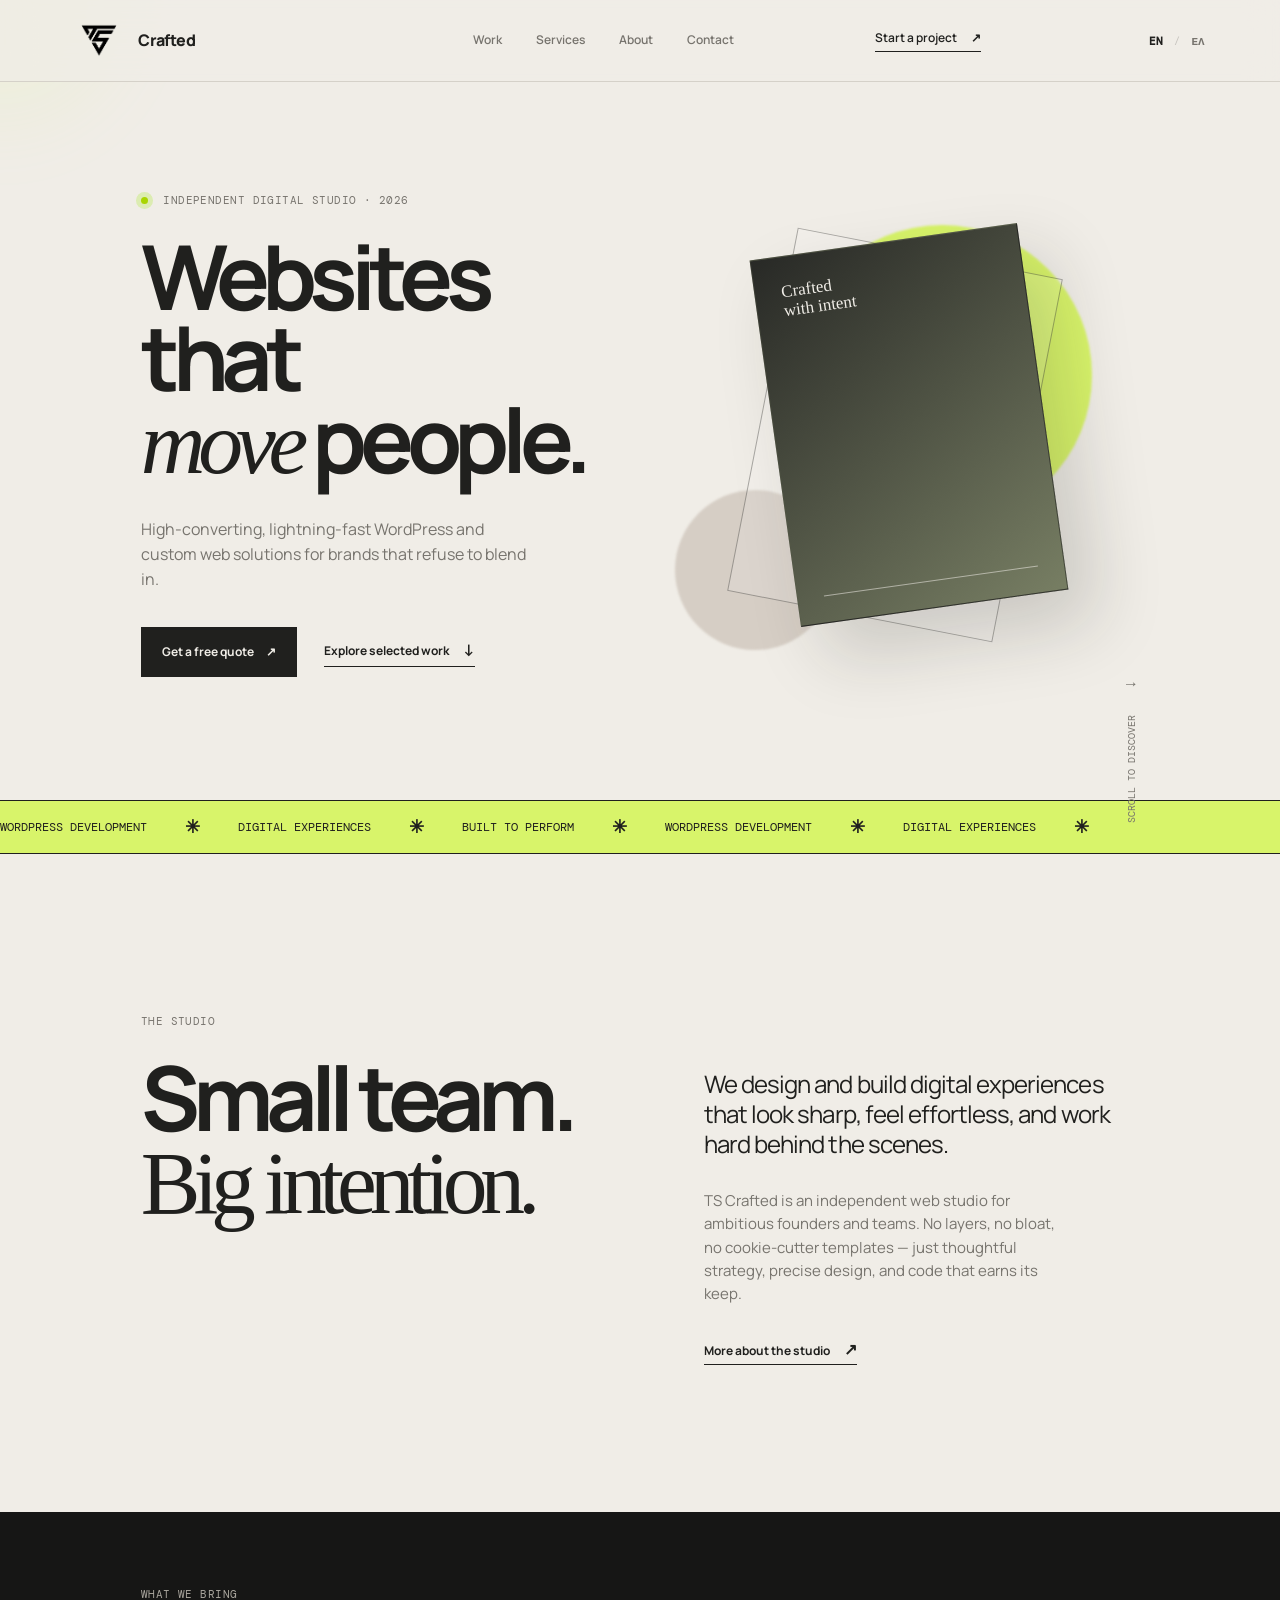
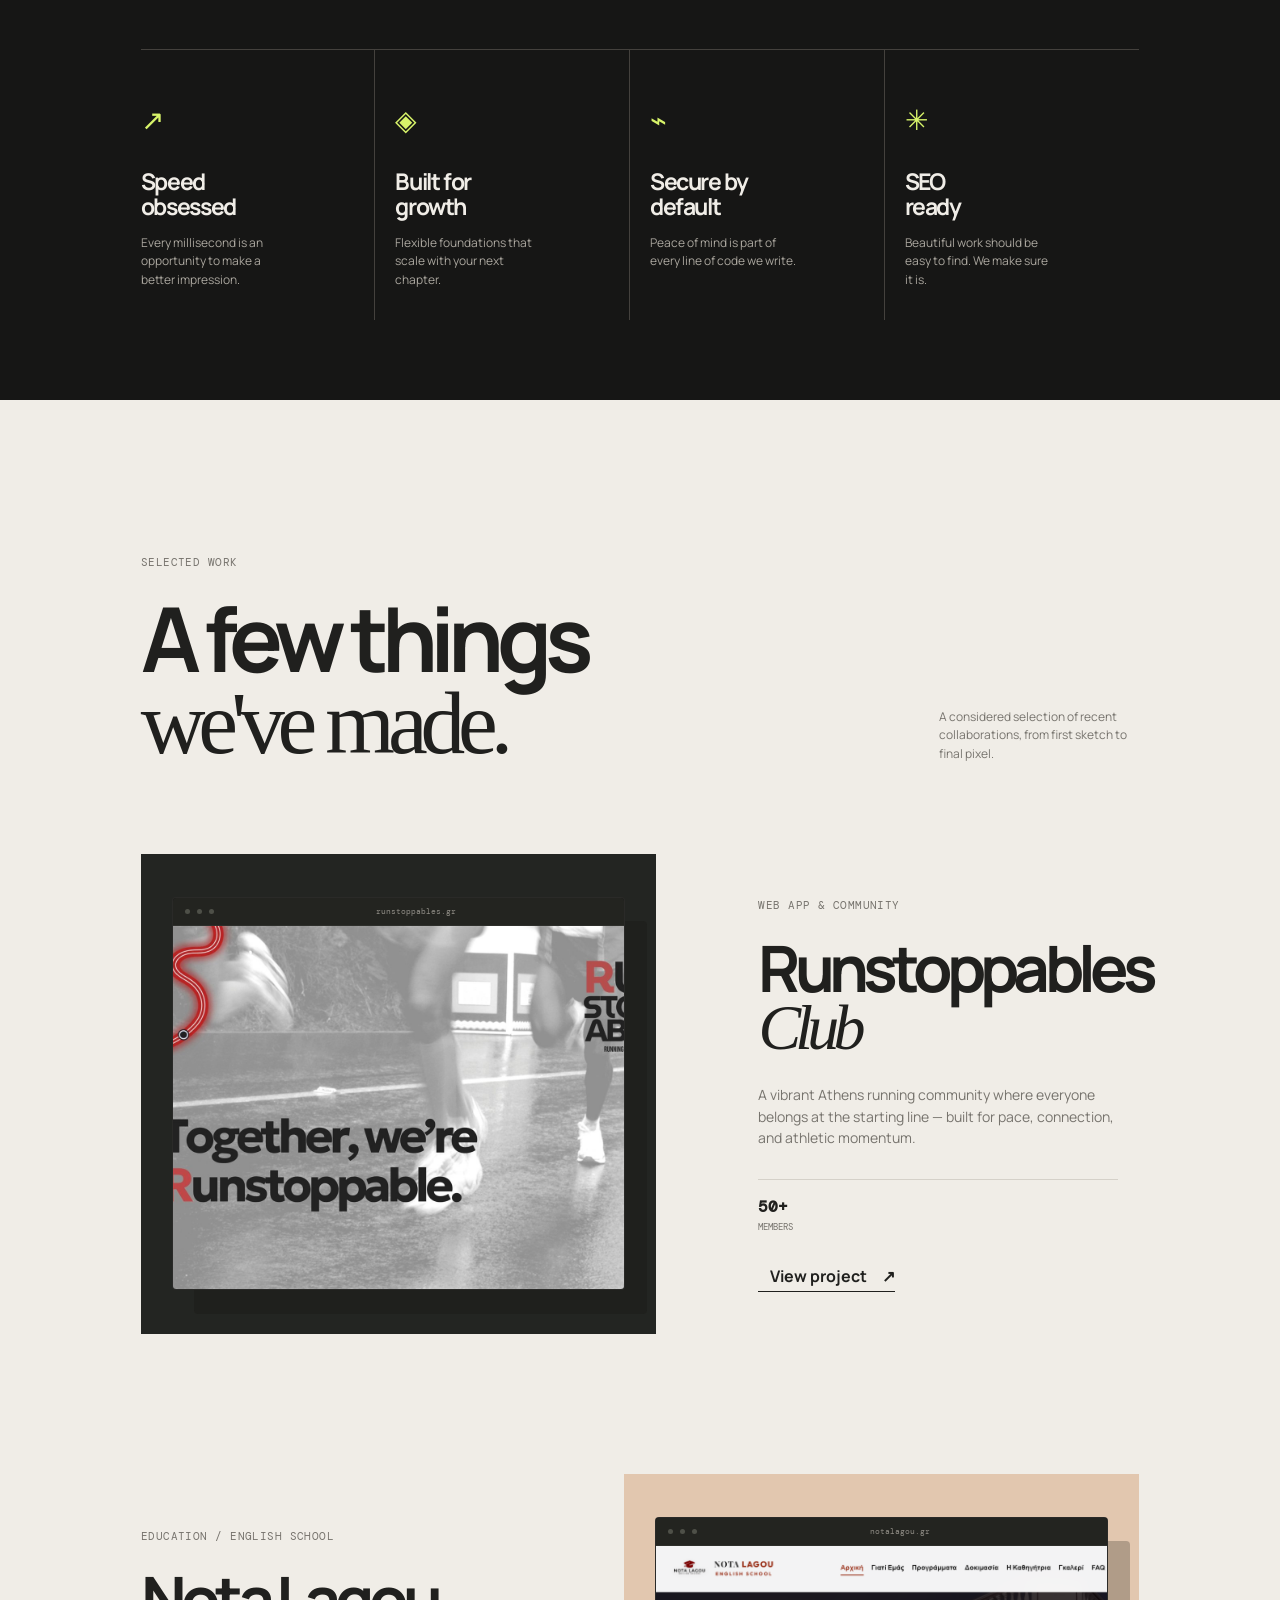
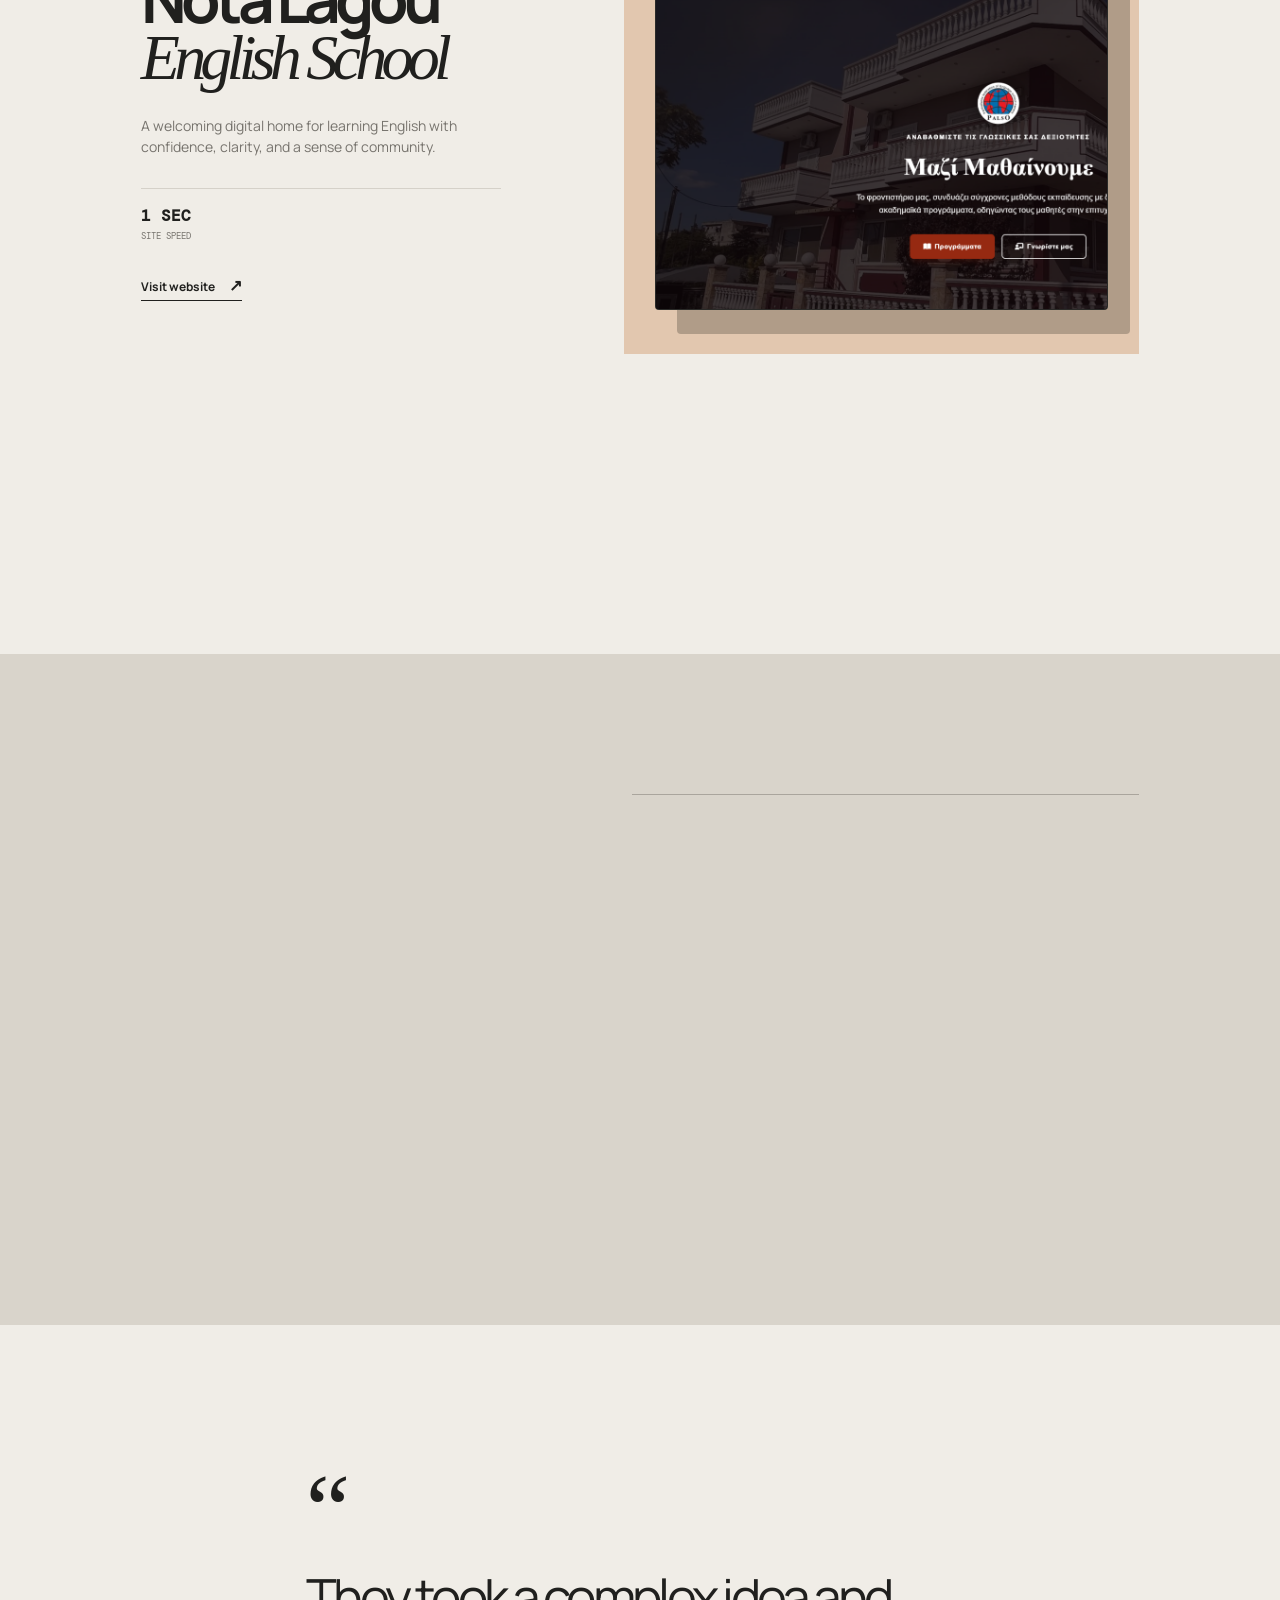
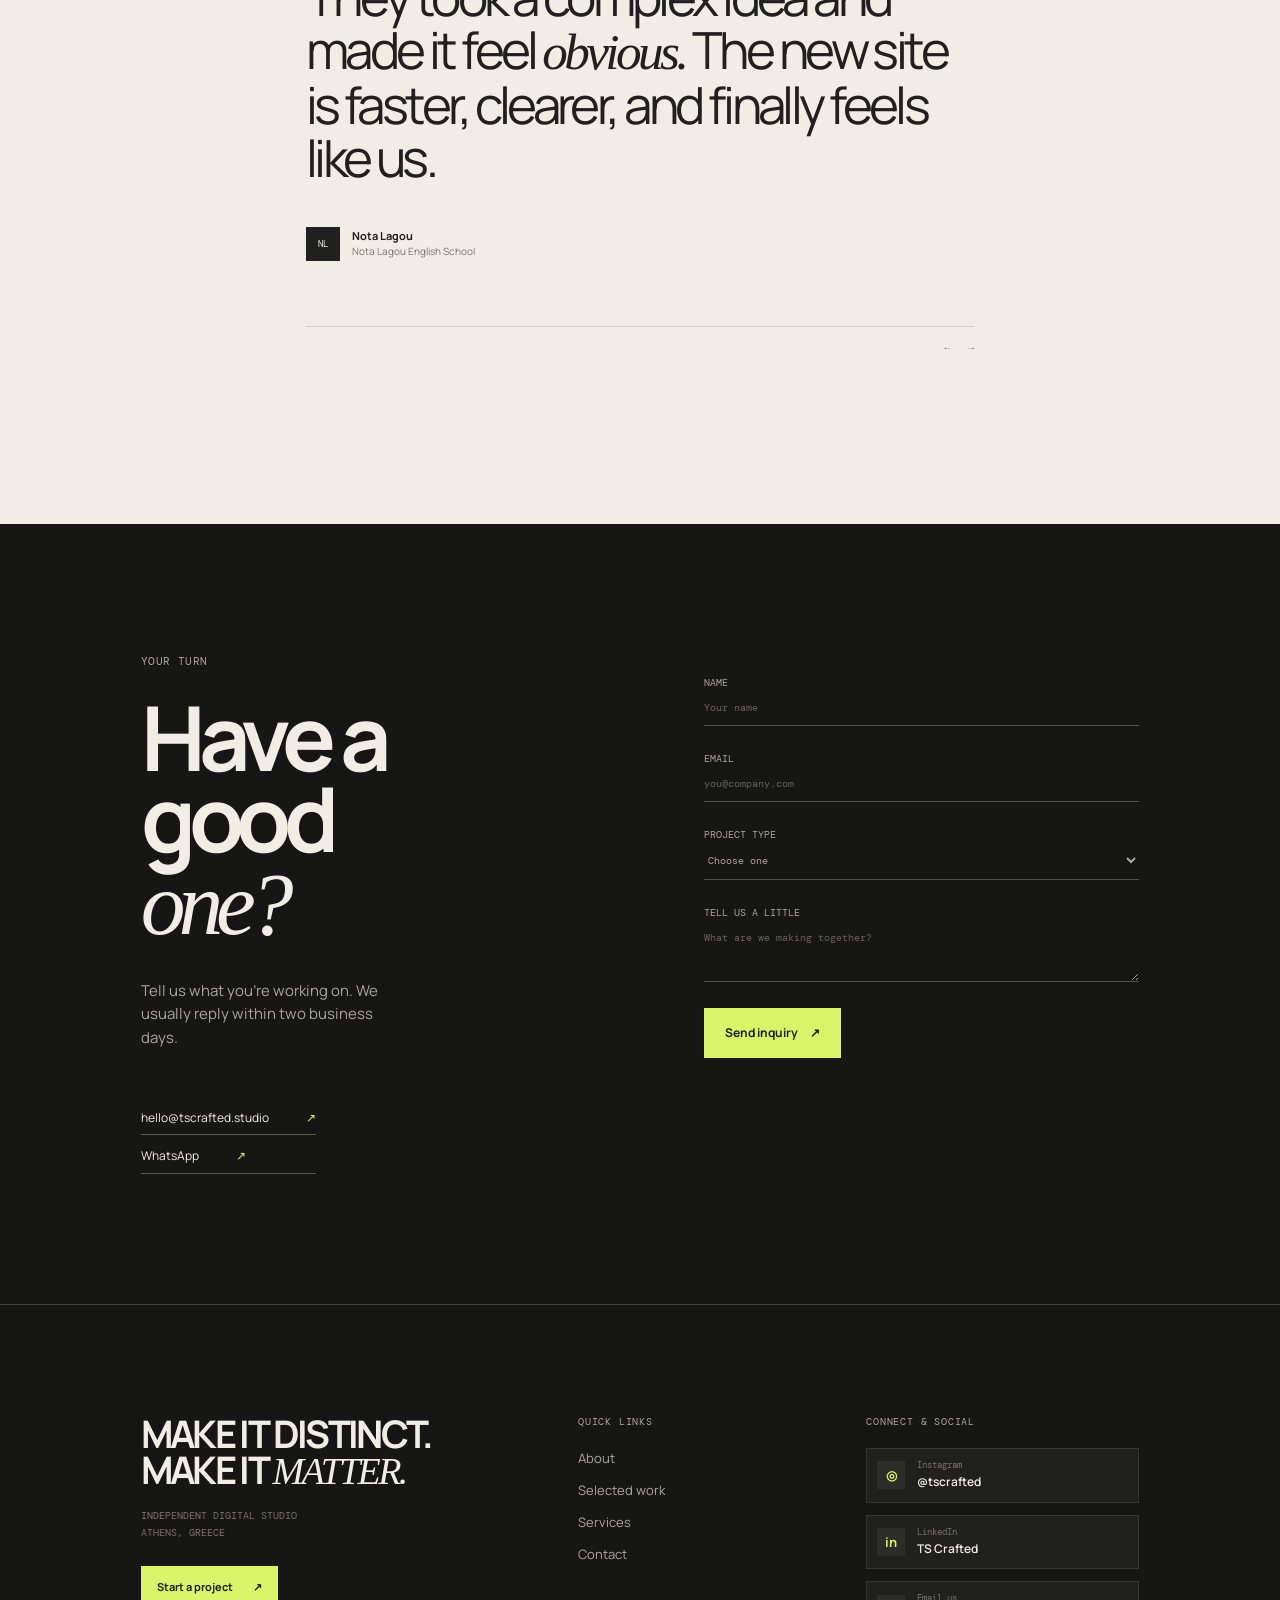
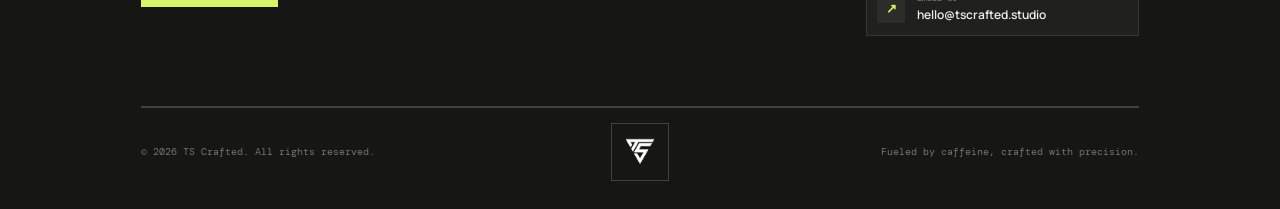
==== commit f0c0f5a4: "Update portfolio project showcase Co-authored-by: Copilot <223556219+Copilot@users.noreply.github.co" ====
--- a/index.html
+++ b/index.html
@@ -5,8 +5,8 @@
     <meta name="viewport" content="width=device-width, initial-scale=1.0" />
     <meta name="description" content="TS Crafted — high-performance WordPress and custom web solutions." />
     <title>TS Crafted — Digital experiences, carefully made.</title>
-    <link rel="icon" type="image/png" sizes="512x512" href="assets/transparent_logo.png" />
-    <link rel="apple-touch-icon" sizes="512x512" href="assets/transparent_logo.png" />
+    <link rel="icon" type="image/png" sizes="300x300" href="assets/favicon.png" />
+    <link rel="apple-touch-icon" sizes="300x300" href="assets/favicon.png" />
     <link rel="preconnect" href="https://fonts.googleapis.com" />
     <link rel="preconnect" href="https://fonts.gstatic.com" crossorigin />
     <link href="https://fonts.googleapis.com/css2?family=DM+Mono:wght@400;500&family=Manrope:wght@400;500;600;700;800&display=swap" rel="stylesheet" />
@@ -92,8 +92,15 @@
           </div>
         </article>
         <article class="project project-two reveal">
-          <div class="project-copy"><p class="eyebrow">E-commerce / Headless</p><h3>Common<br /><em>Ground</em></h3><p>An online marketplace with a warm point of view — designed to make buying better feel natural.</p><div class="case-stats"><span><b>3.2×</b> Conversion lift</span><span><b>+62%</b> Returning users</span></div><a class="text-link" href="#contact">View case study <span>↗</span></a></div>
-          <div class="project-visual visual-two"><div class="mock-shop"><div class="shop-header"><span>common<br />ground.</span><span>Bag (0) ↗</span></div><div class="shop-product"><div class="product-shape"></div><span>Objects for everyday rituals</span><strong>Shop the edit →</strong></div></div></div>
+          <div class="project-copy"><p class="eyebrow">Education / English School</p><h3>Nota Lagou<br /><em>English School</em></h3><p>A welcoming digital home for learning English with confidence, clarity, and a sense of community.</p><div class="case-stats"><span><b>1 sec</b> Site speed</span></div><a class="text-link" href="https://notalagou.gr" target="_blank" rel="noopener noreferrer">Visit website <span>↗</span></a></div>
+          <div class="project-visual visual-two">
+            <div class="mock-browser mock-browser-image">
+              <div class="browser-bar"><i></i><i></i><i></i><span>notalagou.gr</span></div>
+              <div class="browser-img-wrap">
+                <img src="assets/notalagou-site.png" alt="Nota Lagou English School website" class="project-img notalagou-img" />
+              </div>
+            </div>
+          </div>
         </article>
       </section>
 
@@ -107,7 +114,7 @@
         </div>
       </section>
 
-      <section class="quote section-pad reveal"><div class="quote-mark">“</div><blockquote>They took a complex idea and made it feel <em>obvious.</em> The new site is faster, clearer, and finally feels like us.</blockquote><div class="quote-byline"><span class="avatar">AM</span><span><b>Alex Morgan</b><small>Founder, Common Ground</small></span></div><div class="quote-controls"><span>← &nbsp; →</span></div></section>
+      <section class="quote section-pad reveal"><div class="quote-mark">“</div><blockquote>They took a complex idea and made it feel <em>obvious.</em> The new site is faster, clearer, and finally feels like us.</blockquote><div class="quote-byline"><span class="avatar">NL</span><span><b>Nota Lagou</b><small>Nota Lagou English School</small></span></div><div class="quote-controls"><span>← &nbsp; →</span></div></section>
 
       <section class="contact section-pad" id="contact">
         <div class="contact-intro reveal"><p class="eyebrow">Your turn</p><h2>Have a good<br /><em>one?</em></h2><p>Tell us what you're working on. We usually reply within two business days.</p><div class="direct-links"><a href="mailto:hello@tscrafted.studio">hello@tscrafted.studio <span>↗</span></a><a href="https://wa.me/" target="_blank" rel="noreferrer">WhatsApp <span>↗</span></a></div></div>
@@ -137,8 +144,8 @@
       </div>
       <div class="footer-bottom">
         <span>© 2026 TS Crafted. All rights reserved.</span>
-        <a class="footer-mark" href="#top" aria-label="TS Crafted home"><img src="assets/transparent_logo.png" alt="TS Crafted" /></a>
-        <span>Built with care in Athens <span class="footer-heart">♥</span></span>
+        <a class="footer-mark" href="#top" aria-label="TS Crafted home"><img src="assets/white_logo.png" alt="TS Crafted" /></a>
+        <span>Fueled by caffeine, crafted with precision.</span>
       </div>
     </footer>
     <script src="script.js"></script>
--- a/styles.css
+++ b/styles.css
@@ -19,8 +19,28 @@
 .mock-browser-image .browser-bar span{margin-left:auto;margin-right:auto}
 .browser-img-wrap{flex:1 1 auto;min-height:0;width:100%;position:relative;overflow:hidden;background:#111210}
 .project-img{width:100%;height:100%;object-fit:cover;object-position:center 30%;display:block;transition:transform .7s cubic-bezier(.2,.8,.2,1)}
+.notalagou-img{object-position:left center}
 .project-visual:hover .project-img{transform:scale(1.08)}
 
 /* Multilingual Toggle Rules */
 body[data-lang="en"] .lang-el{display:none !important}
 body[data-lang="el"] .lang-en{display:none !important}
+.footer-mark img {
+  width: 58px;
+  height: 58px;
+  display: block;
+  filter: none !important;
+  opacity: 1;
+}
+.footer-mark {
+  width: 58px;
+  height: 58px;
+  display: flex;
+  align-items: center;
+  justify-content: center;
+  justify-self: center;
+  align-self: center;
+}
+.footer-bottom > span:last-child {
+  text-align: right;
+}
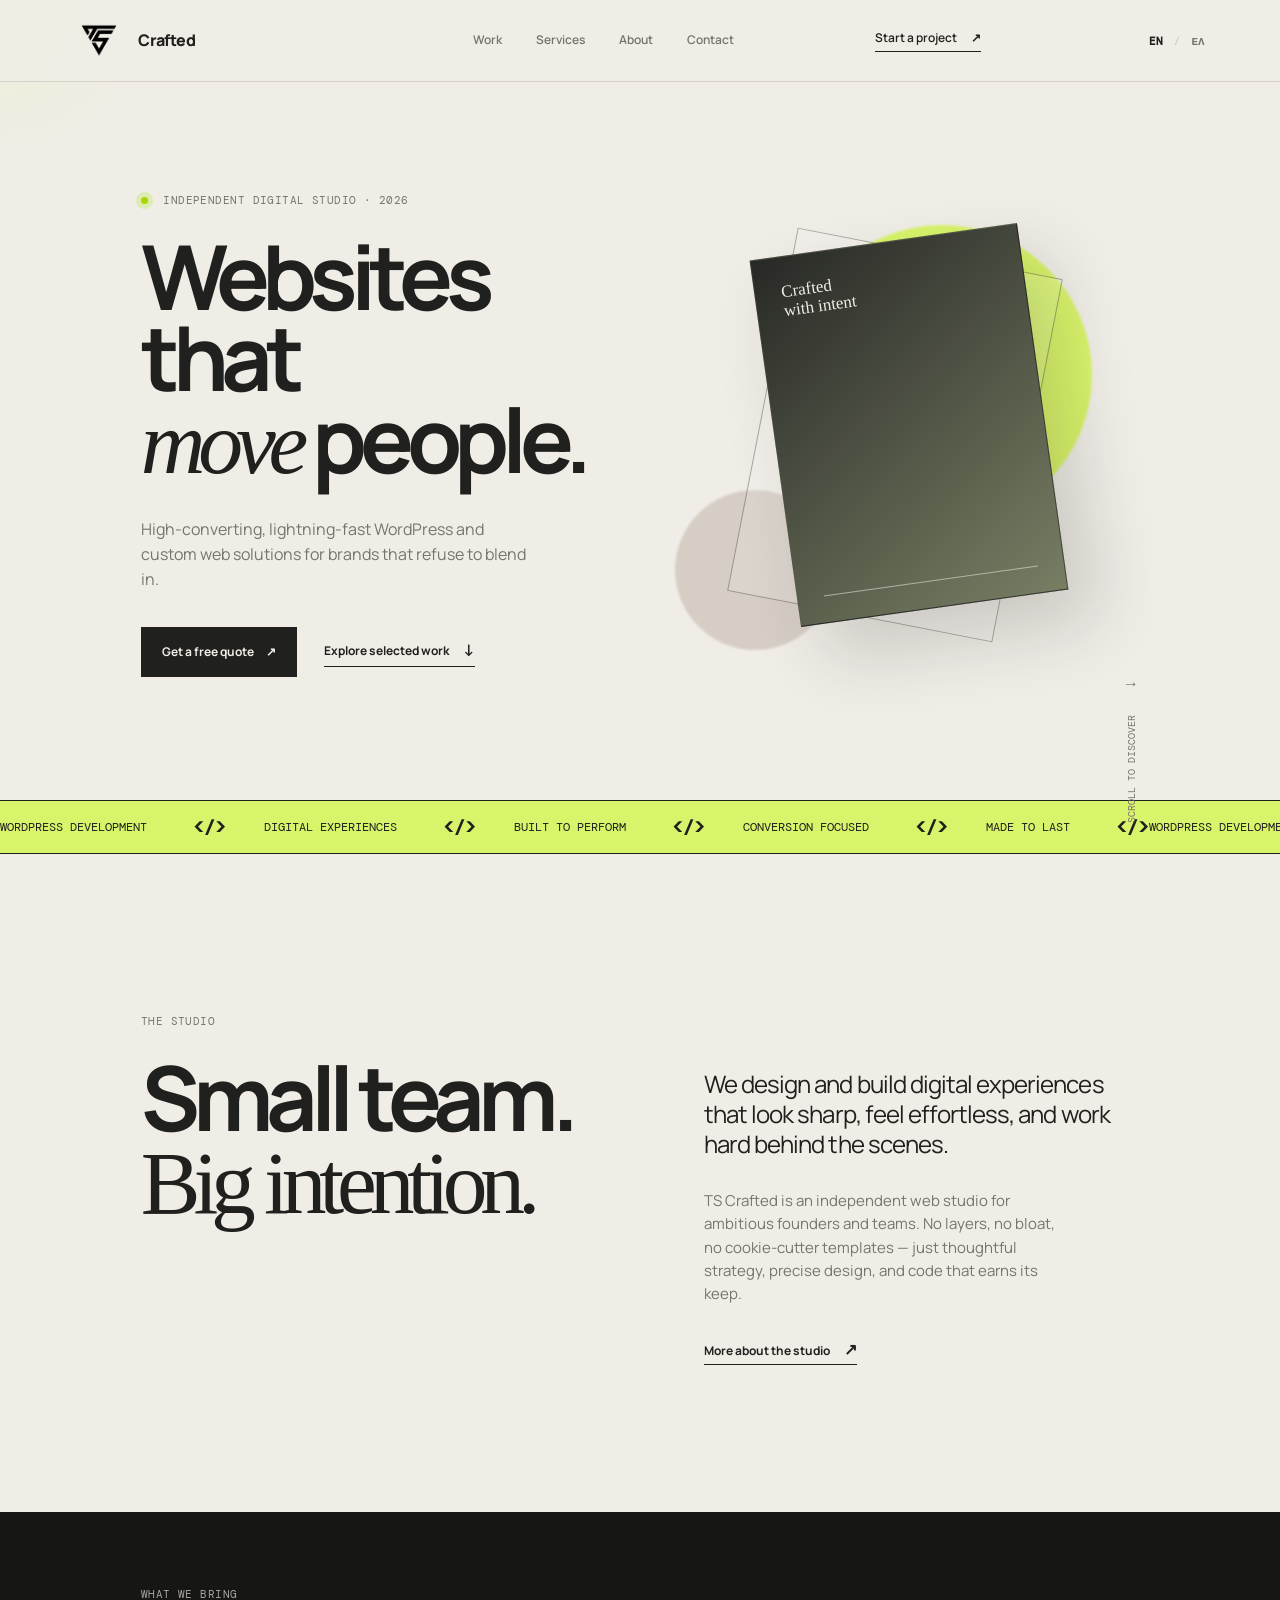
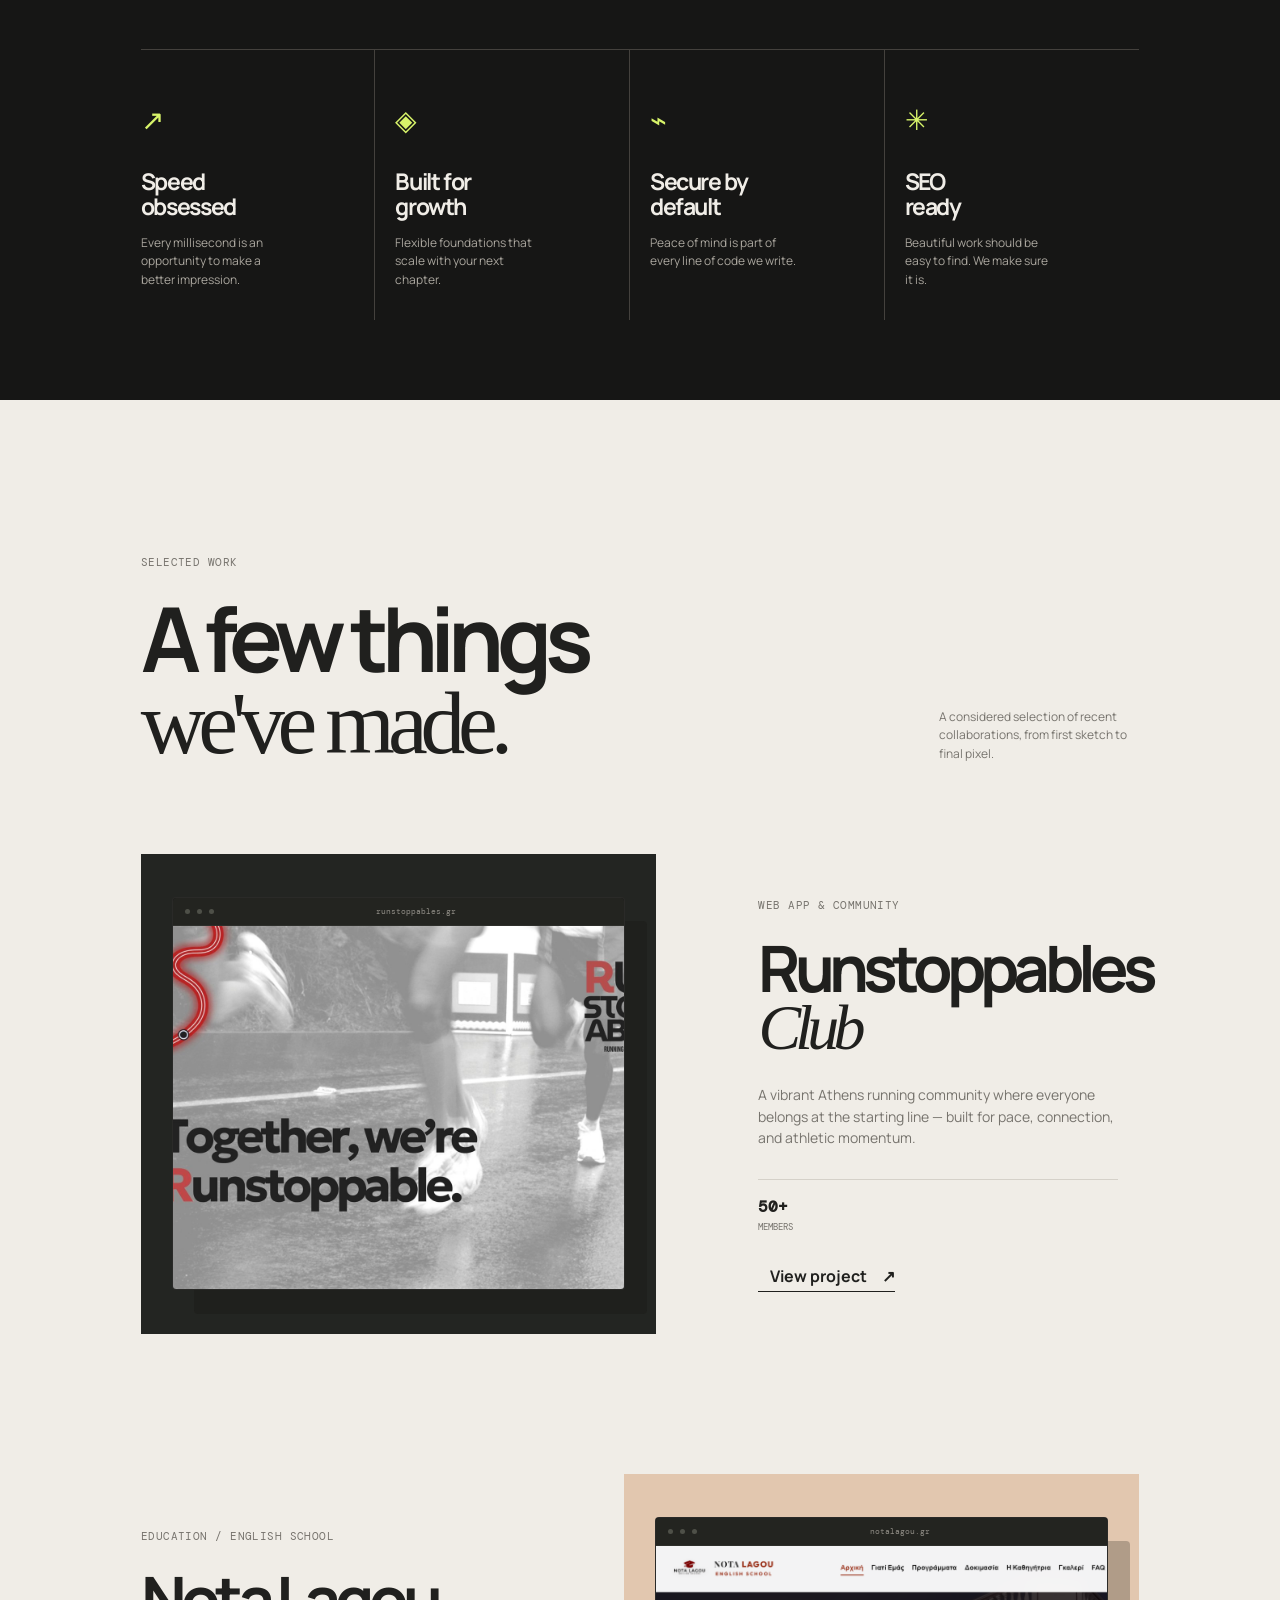
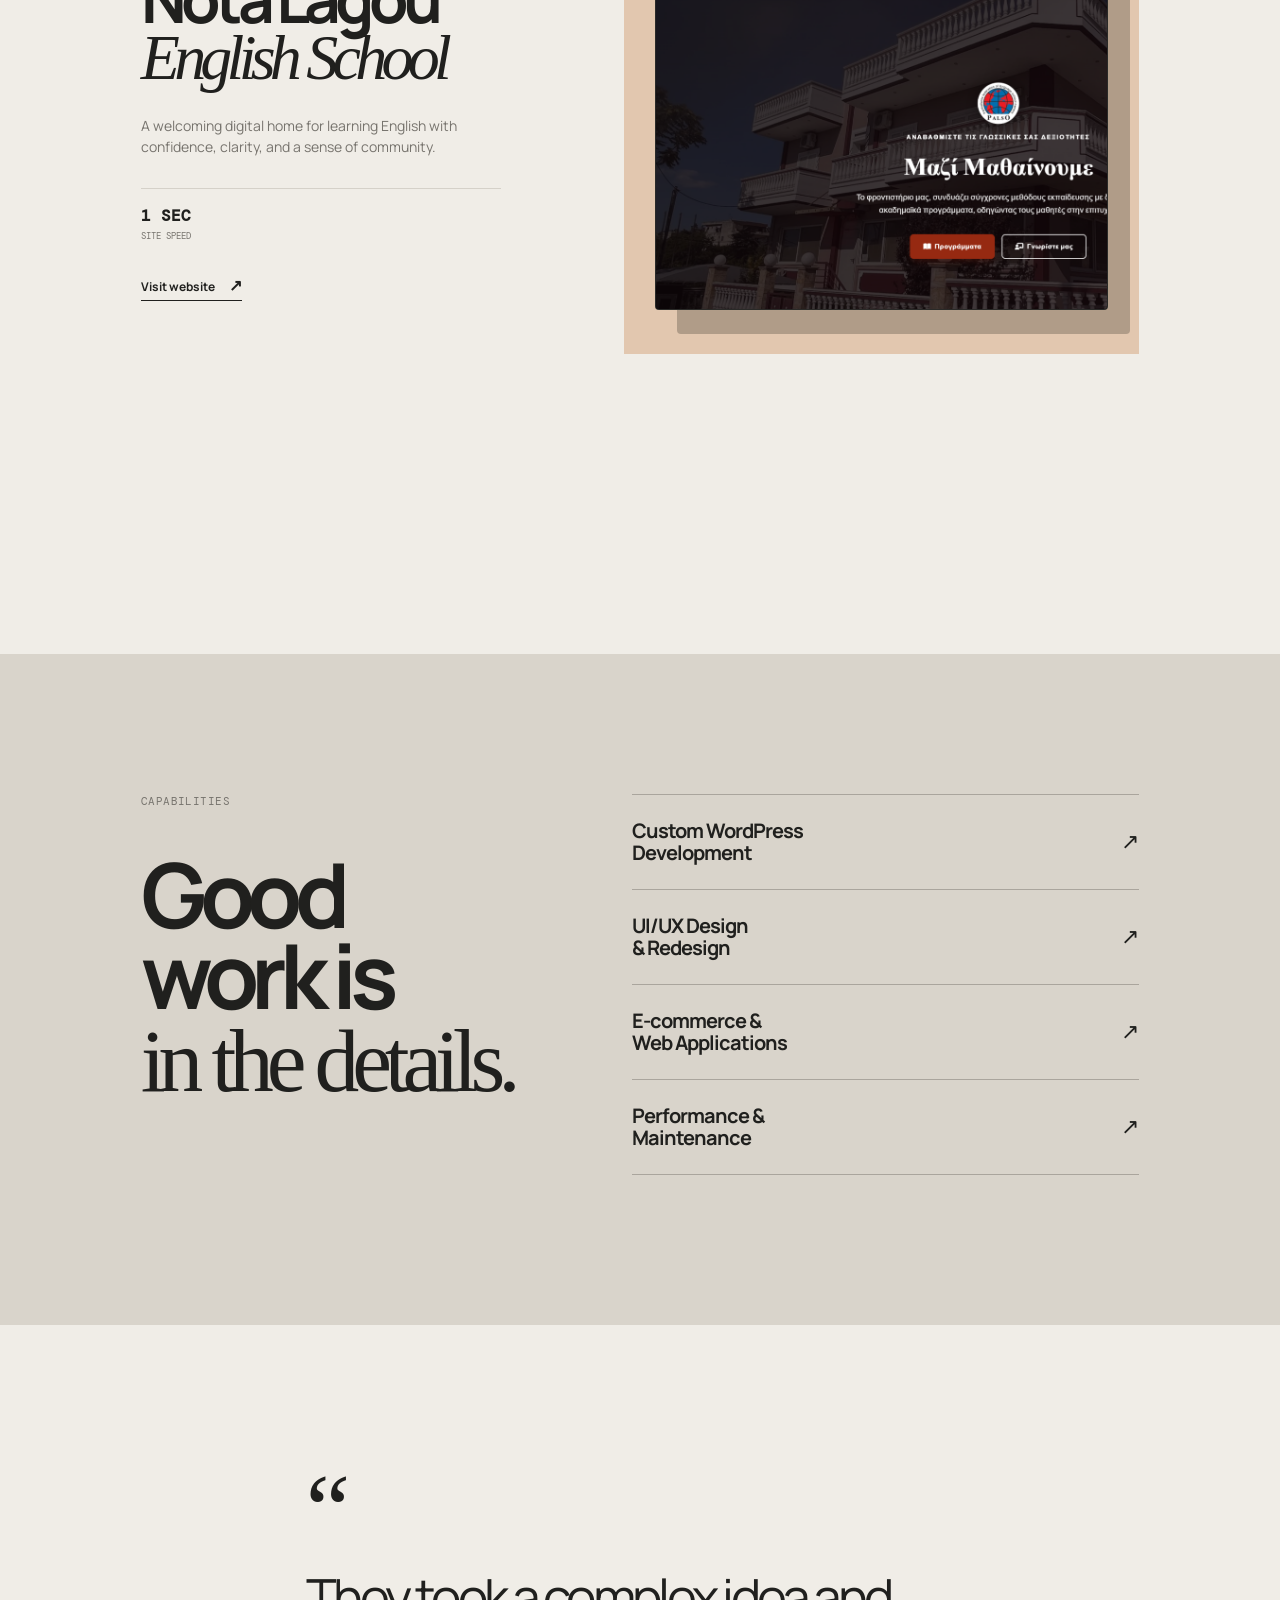
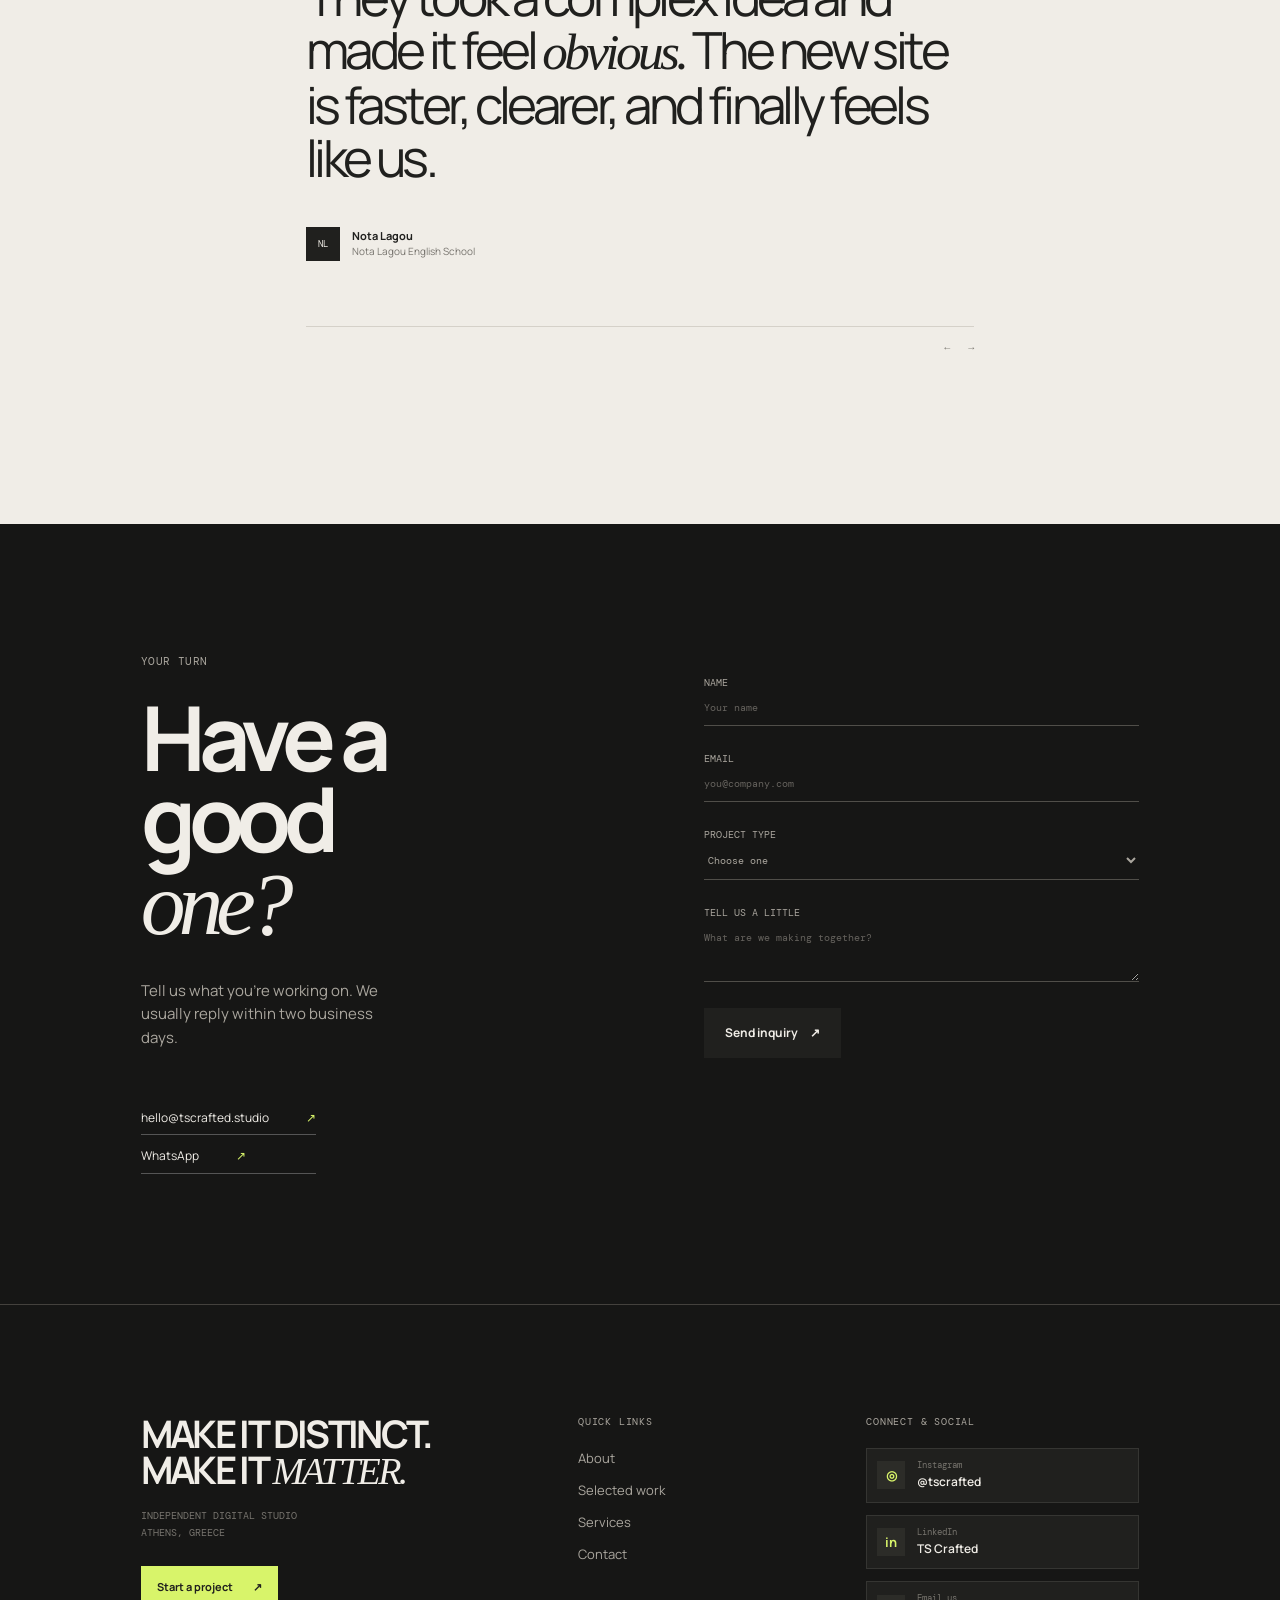
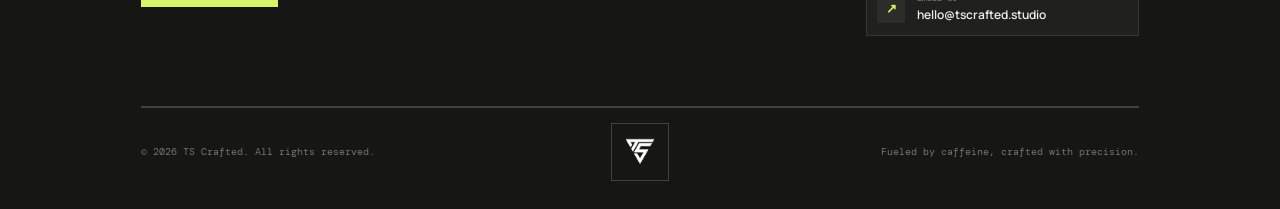
==== commit 094353cf: "Improve marquee titles and spacing Co-authored-by: Copilot <223556219+Copilot@users.noreply.github.c" ====
--- a/index.html
+++ b/index.html
@@ -45,7 +45,22 @@
       </section>
 
       <section class="marquee" aria-label="Our specialties">
-        <div class="marquee-track"><span>WordPress Development</span><b>✳</b><span>Digital Experiences</span><b>✳</b><span>Built to Perform</span><b>✳</b><span>WordPress Development</span><b>✳</b><span>Digital Experiences</span><b>✳</b></div>
+        <div class="marquee-track">
+          <div class="marquee-set">
+            <span>WordPress Development</span><b>&lt;/&gt;</b>
+            <span>Digital Experiences</span><b>&lt;/&gt;</b>
+            <span>Built to Perform</span><b>&lt;/&gt;</b>
+            <span>Conversion Focused</span><b>&lt;/&gt;</b>
+            <span>Made to Last</span><b>&lt;/&gt;</b>
+          </div>
+          <div class="marquee-set" aria-hidden="true">
+            <span>WordPress Development</span><b>&lt;/&gt;</b>
+            <span>Digital Experiences</span><b>&lt;/&gt;</b>
+            <span>Built to Perform</span><b>&lt;/&gt;</b>
+            <span>Conversion Focused</span><b>&lt;/&gt;</b>
+            <span>Made to Last</span><b>&lt;/&gt;</b>
+          </div>
+        </div>
       </section>
 
       <section class="about section-pad" id="about">
@@ -114,11 +129,21 @@
         </div>
       </section>
 
-      <section class="quote section-pad reveal"><div class="quote-mark">“</div><blockquote>They took a complex idea and made it feel <em>obvious.</em> The new site is faster, clearer, and finally feels like us.</blockquote><div class="quote-byline"><span class="avatar">NL</span><span><b>Nota Lagou</b><small>Nota Lagou English School</small></span></div><div class="quote-controls"><span>← &nbsp; →</span></div></section>
+      <section class="quote section-pad reveal">
+        <div class="quote-inner">
+          <div class="quote-mark">“</div>
+          <blockquote>They took a complex idea and made it feel <em>obvious.</em> The new site is faster, clearer, and finally feels like us.</blockquote>
+          <div class="quote-byline">
+            <span class="avatar">NL</span>
+            <span><b>Nota Lagou</b><small>Nota Lagou English School</small></span>
+          </div>
+          <div class="quote-controls"><span>← &nbsp; →</span></div>
+        </div>
+      </section>
 
       <section class="contact section-pad" id="contact">
         <div class="contact-intro reveal"><p class="eyebrow">Your turn</p><h2>Have a good<br /><em>one?</em></h2><p>Tell us what you're working on. We usually reply within two business days.</p><div class="direct-links"><a href="mailto:hello@tscrafted.studio">hello@tscrafted.studio <span>↗</span></a><a href="https://wa.me/" target="_blank" rel="noreferrer">WhatsApp <span>↗</span></a></div></div>
-        <form class="contact-form reveal delay-1"><label>Name<input type="text" name="name" placeholder="Your name" required /></label><label>Email<input type="email" name="email" placeholder="you@company.com" required /></label><label>Project type<select name="type"><option>Choose one</option><option>WordPress Development</option><option>Website redesign</option><option>E-commerce</option><option>Something else</option></select></label><label>Tell us a little<textarea name="message" rows="3" placeholder="What are we making together?"></textarea></label><button class="button button-light magnetic" type="submit">Send inquiry <span>↗</span></button><p class="form-status" role="status"></p></form>
+        <form class="contact-form reveal delay-1"><label>Name<input type="text" name="name" placeholder="Your name" required /></label><label>Email<input type="email" name="email" placeholder="you@company.com" required /></label><label>Project type<select name="type"><option>Choose one</option><option>WordPress Development</option><option>Website redesign</option><option>E-commerce</option><option>Something else</option></select></label><label>Tell us a little<textarea name="message" rows="3" placeholder="What are we making together?"></textarea></label><button class="button button-dark magnetic" type="submit">Send inquiry <span>↗</span></button><p class="form-status" role="status"></p></form>
       </section>
     </main>
     <footer class="footer">
--- a/styles.css
+++ b/styles.css
@@ -43,4 +43,28 @@
 }
 .footer-bottom > span:last-child {
   text-align: right;
-}+}
+
+.marquee-track {
+  gap: 0;
+}
+
+.marquee-set {
+  display: flex;
+  flex: 0 0 max-content;
+  gap: 38px;
+  align-items: center;
+}
+
+.marquee-set b {
+  display: inline-block;
+  min-width: 30px;
+  padding-left: 8px;
+  text-align: center;
+}
+
+@keyframes slide {
+  to {
+    transform: translateX(-50%);
+  }
+}
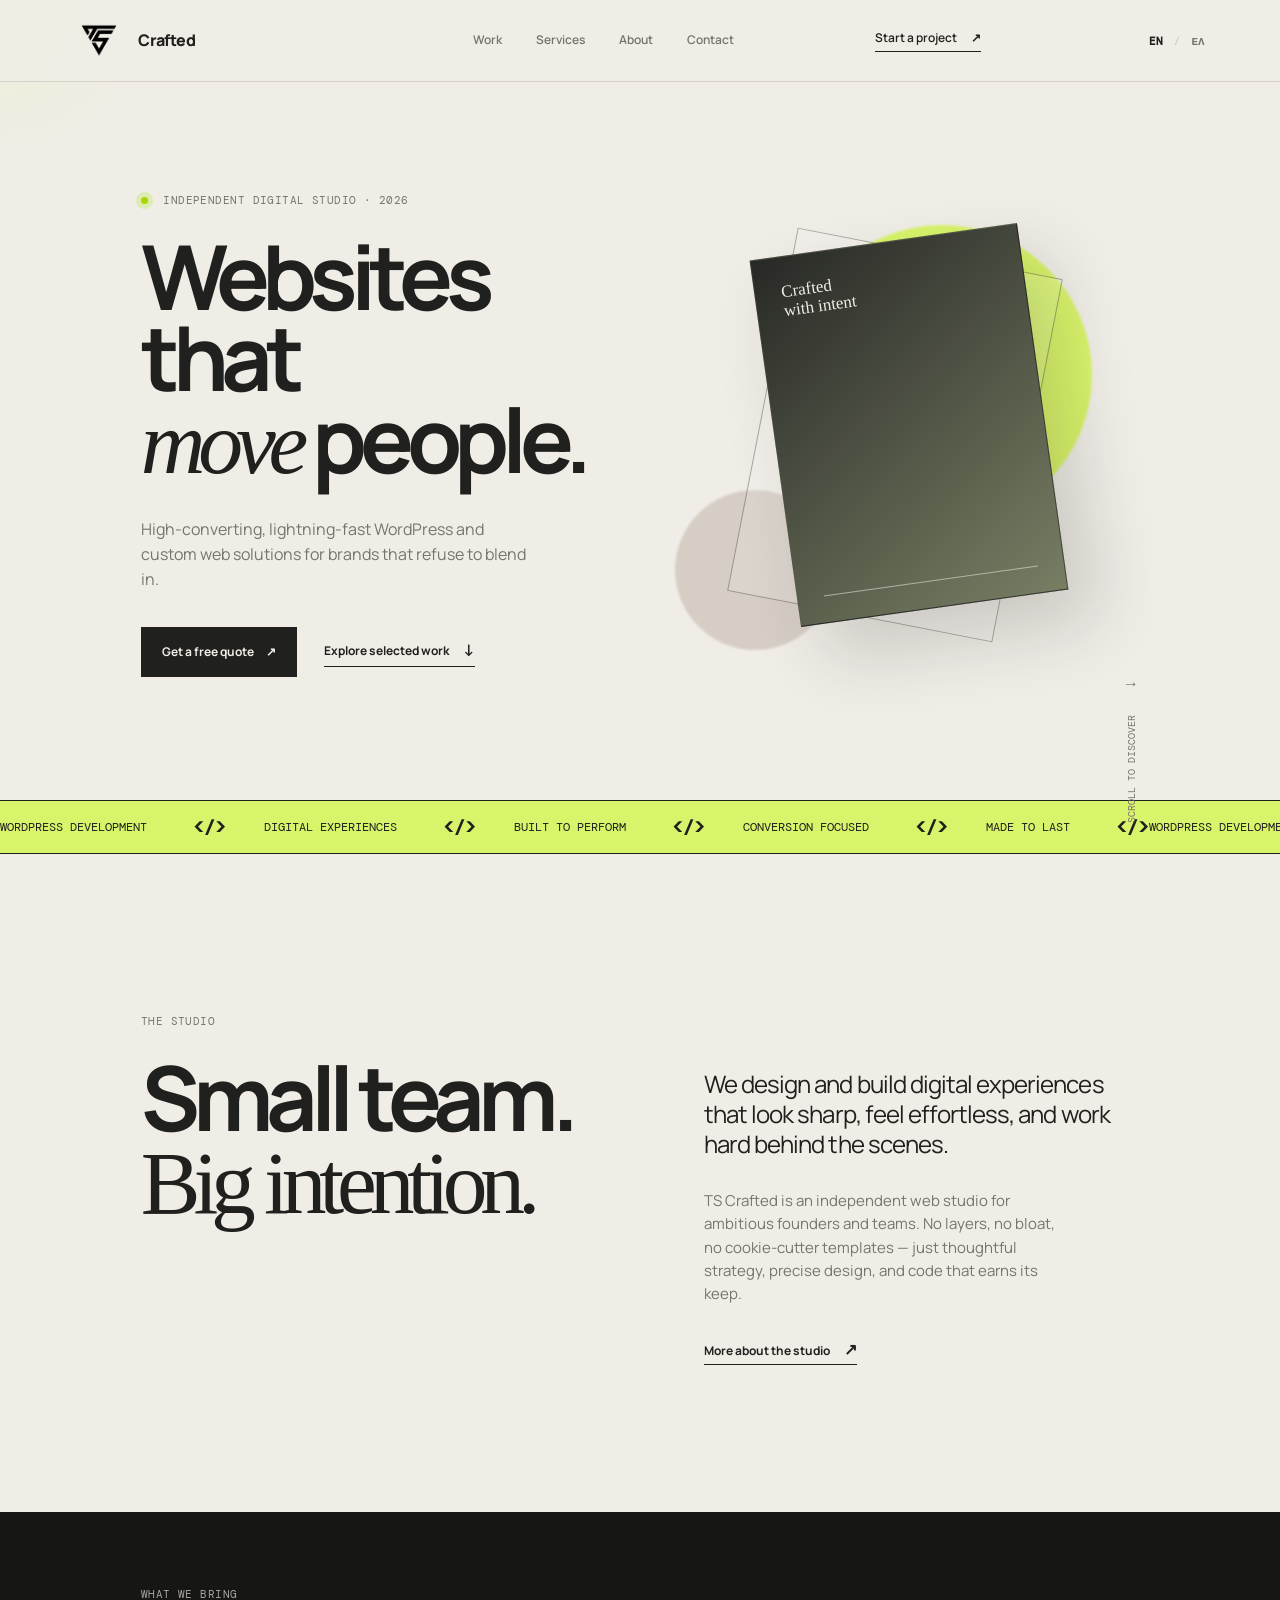
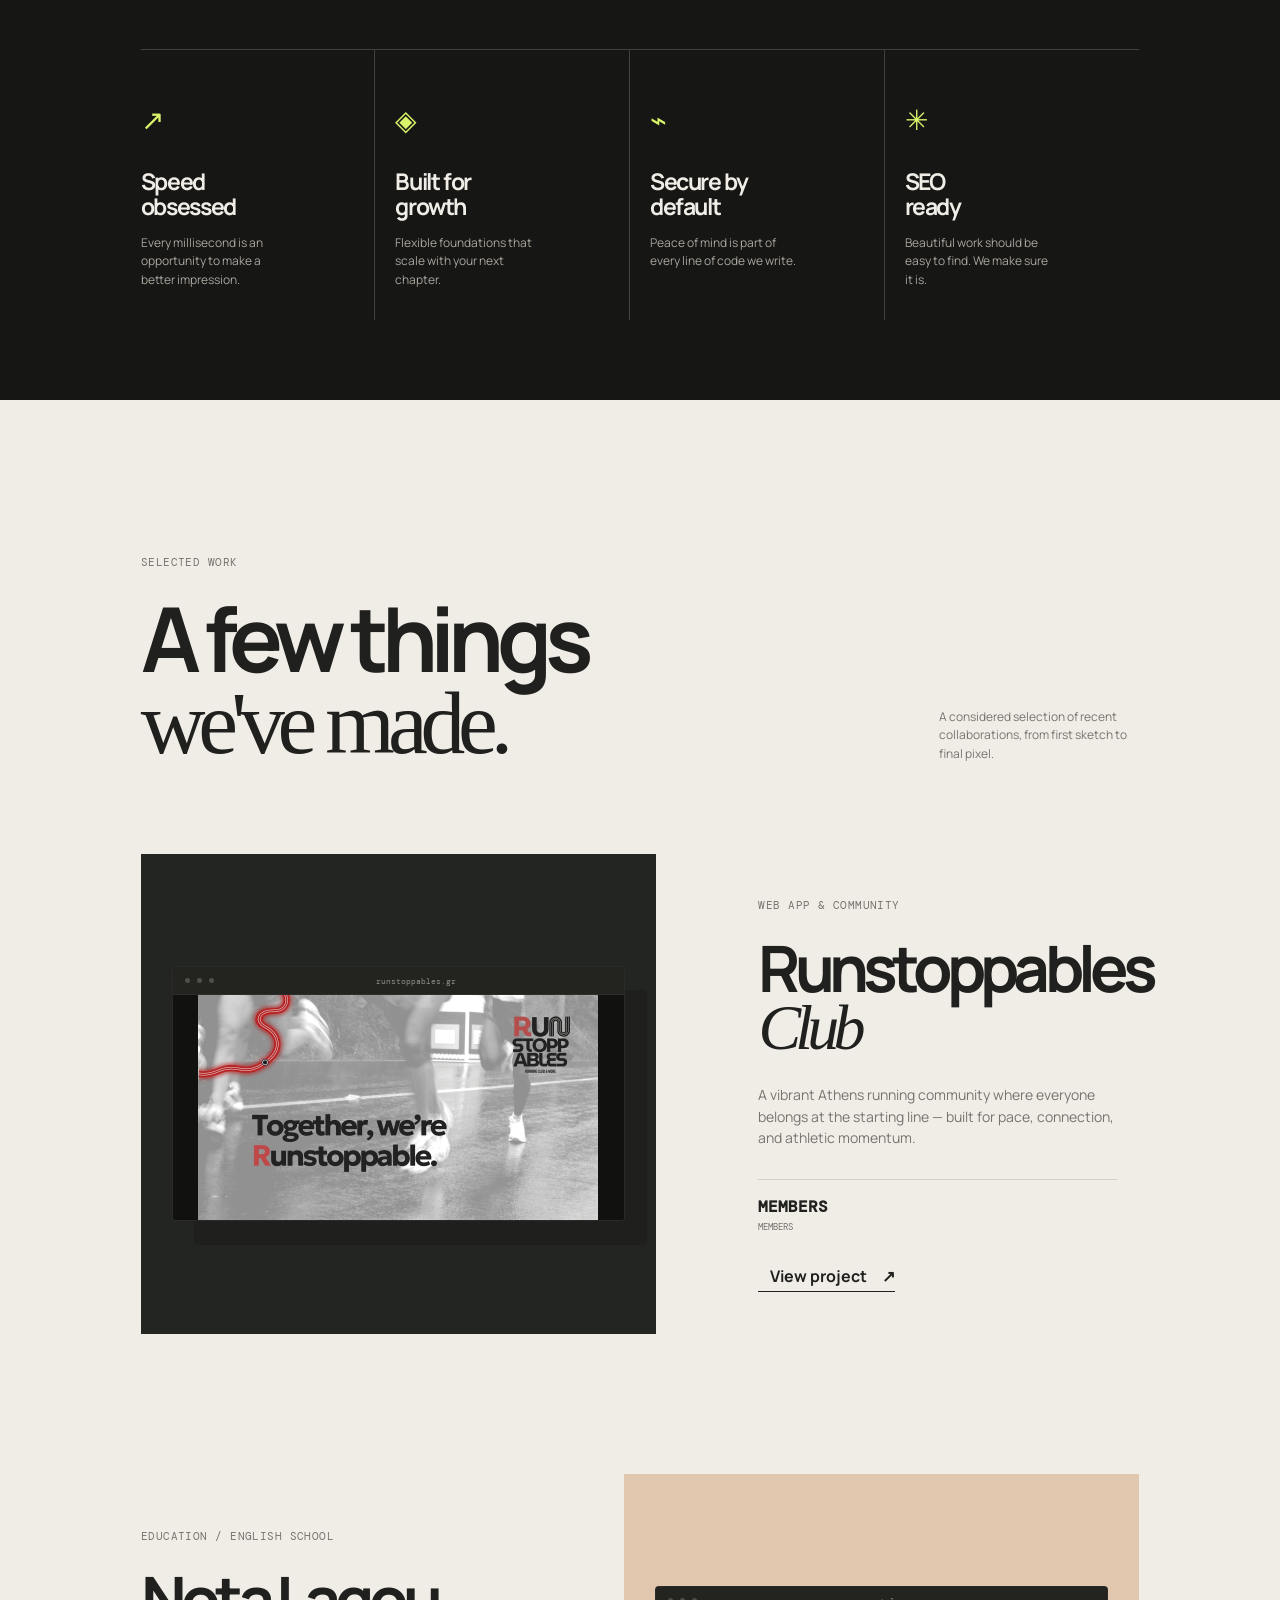
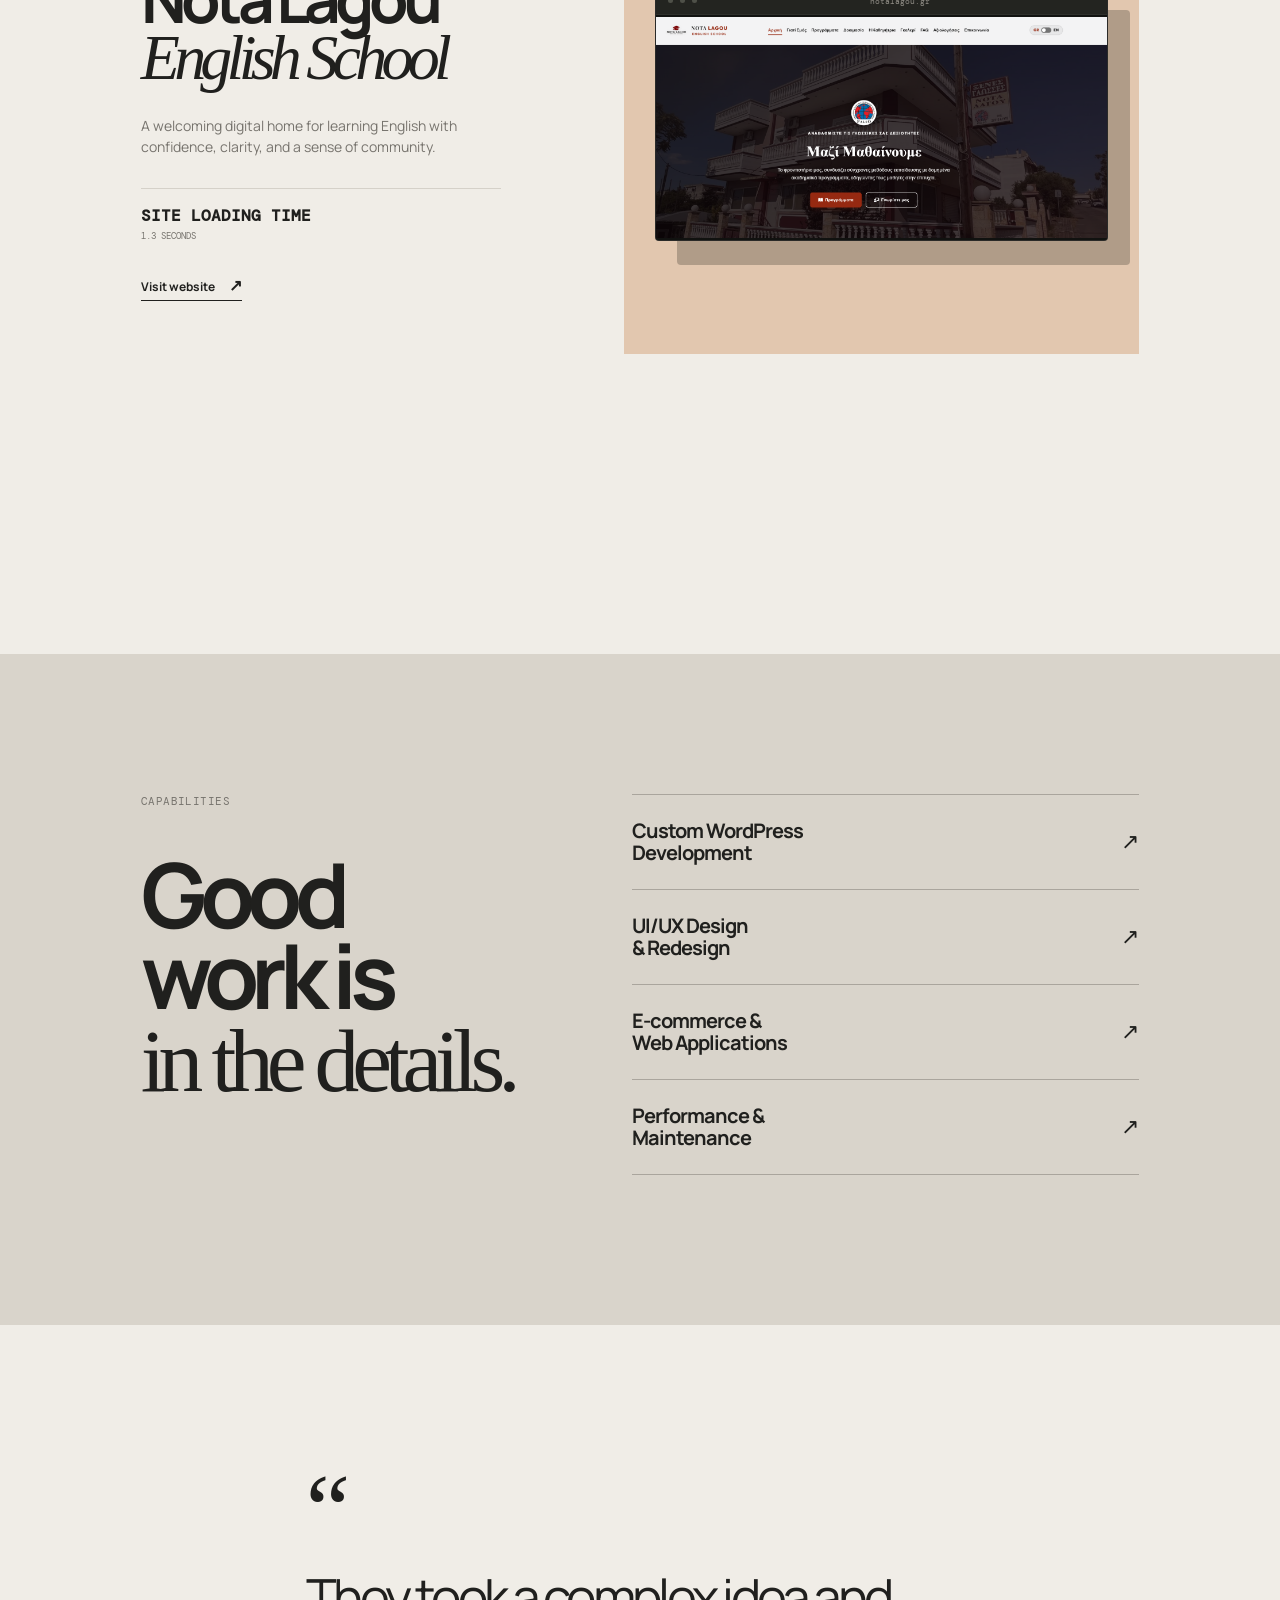
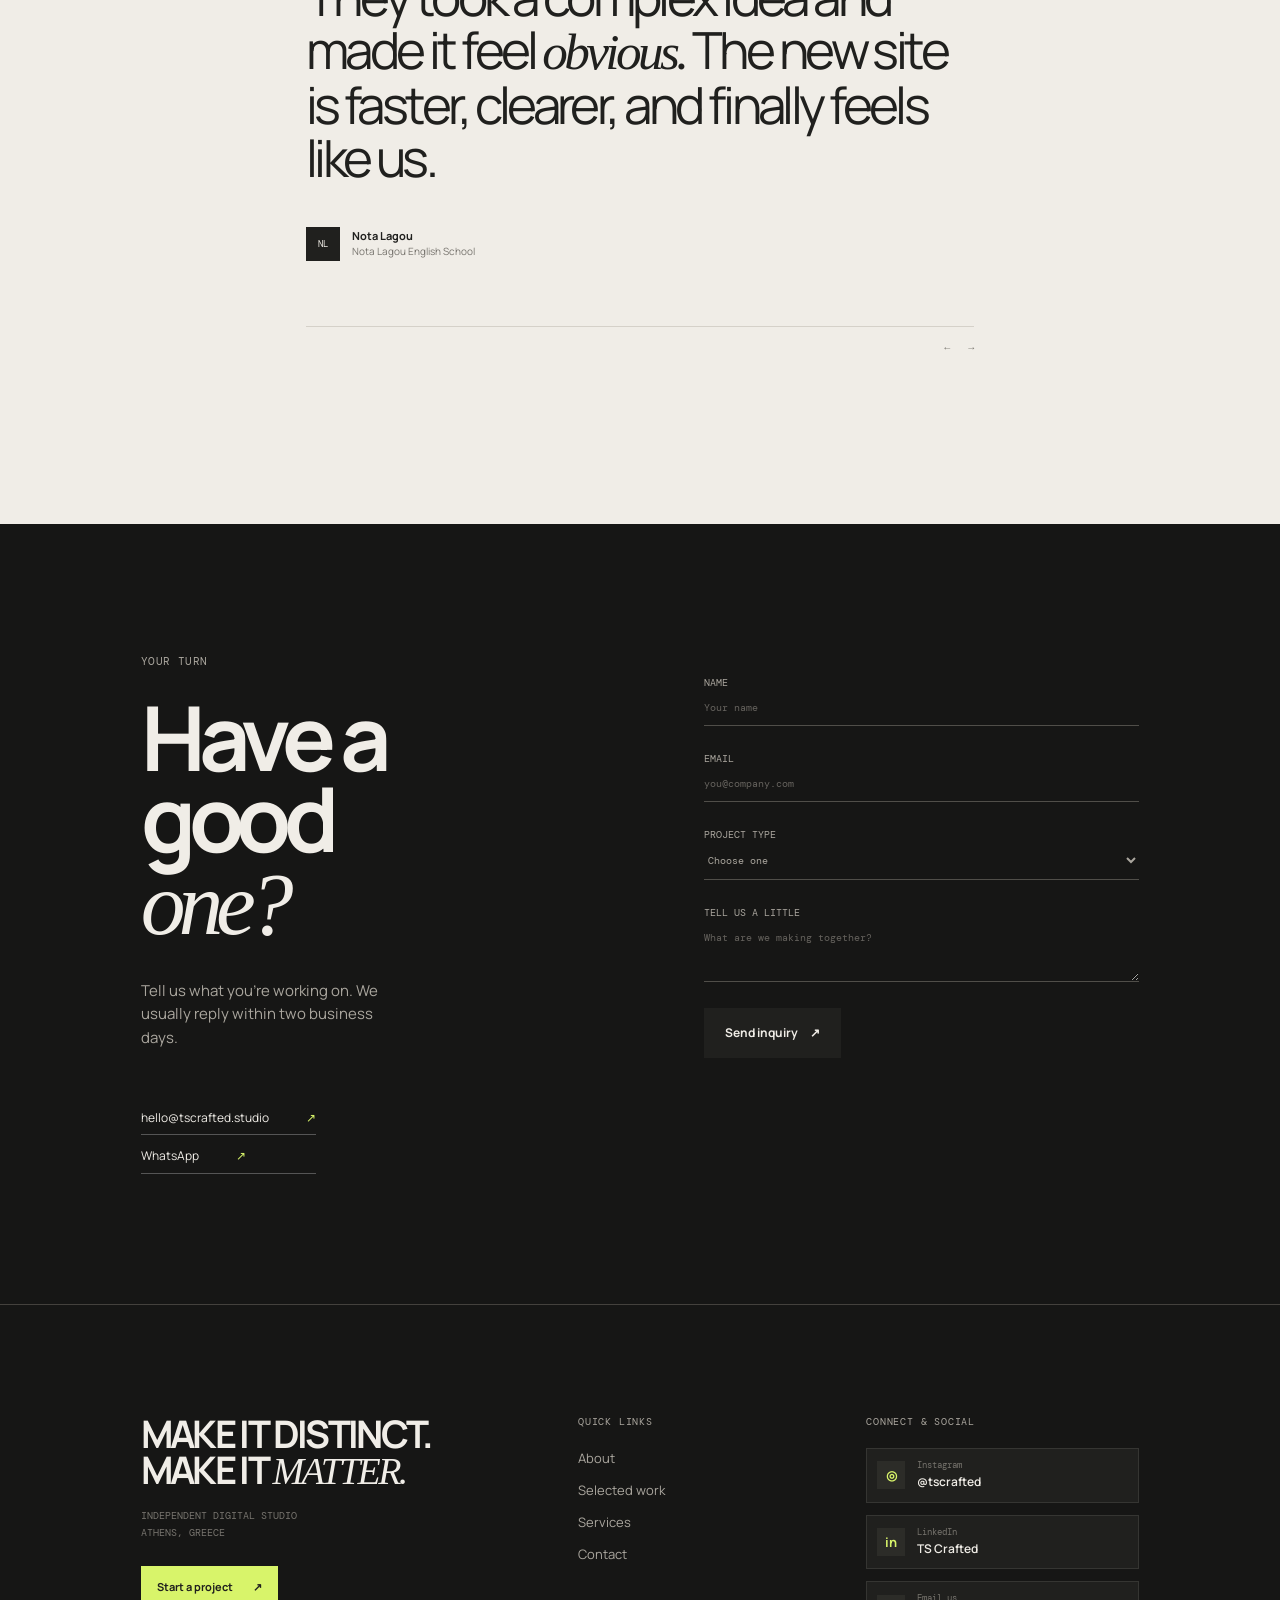
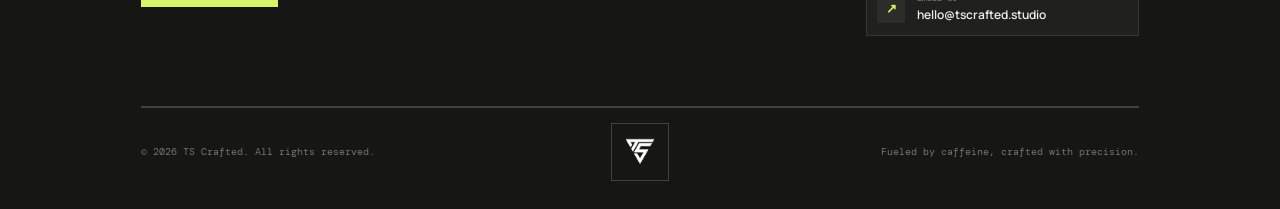
==== commit 46043189: "Improve responsive project previews Co-authored-by: Copilot <223556219+Copilot@users.noreply.github." ====
--- a/index.html
+++ b/index.html
@@ -98,7 +98,7 @@
             <p class="lang-en">A vibrant Athens running community where everyone belongs at the starting line — built for pace, connection, and athletic momentum.</p>
             <p class="lang-el">Μια δυναμική κοινότητα τρεξίματος στην Αθήνα όπου όλοι χωράμε στην ίδια αφετηρία — σχεδιασμένο για ρυθμό, έμπνευση και συνεχή εξέλιξη.</p>
             <div class="case-stats">
-              <span><b>50+</b> <span class="lang-en">Members</span><span class="lang-el">Μέλη</span></span>
+              <span><b>Members</b> <span class="lang-en">Members</span><span class="lang-el">50+</span></span>
             </div>
             <a class="text-link" href="#contact">
               <span class="lang-en">View project <span>↗</span></span>
@@ -107,7 +107,7 @@
           </div>
         </article>
         <article class="project project-two reveal">
-          <div class="project-copy"><p class="eyebrow">Education / English School</p><h3>Nota Lagou<br /><em>English School</em></h3><p>A welcoming digital home for learning English with confidence, clarity, and a sense of community.</p><div class="case-stats"><span><b>1 sec</b> Site speed</span></div><a class="text-link" href="https://notalagou.gr" target="_blank" rel="noopener noreferrer">Visit website <span>↗</span></a></div>
+          <div class="project-copy"><p class="eyebrow">Education / English School</p><h3>Nota Lagou<br /><em>English School</em></h3><p>A welcoming digital home for learning English with confidence, clarity, and a sense of community.</p><div class="case-stats"><span><b>Site Loading time</b> 1.3 seconds</span></div><a class="text-link" href="https://notalagou.gr" target="_blank" rel="noopener noreferrer">Visit website <span>↗</span></a></div>
           <div class="project-visual visual-two">
             <div class="mock-browser mock-browser-image">
               <div class="browser-bar"><i></i><i></i><i></i><span>notalagou.gr</span></div>
--- a/styles.css
+++ b/styles.css
@@ -18,8 +18,8 @@
 .mock-browser-image .browser-bar i{width:5px;height:5px;background:#4e5048;border-radius:50%;display:inline-block;margin-right:3px}
 .mock-browser-image .browser-bar span{margin-left:auto;margin-right:auto}
 .browser-img-wrap{flex:1 1 auto;min-height:0;width:100%;position:relative;overflow:hidden;background:#111210}
-.project-img{width:100%;height:100%;object-fit:cover;object-position:center 30%;display:block;transition:transform .7s cubic-bezier(.2,.8,.2,1)}
-.notalagou-img{object-position:left center}
+.project-img{width:100%;height:100%;object-fit:contain;object-position:center;display:block;transition:transform .7s cubic-bezier(.2,.8,.2,1)}
+.notalagou-img{object-position:center}
 .project-visual:hover .project-img{transform:scale(1.08)}
 
 /* Multilingual Toggle Rules */
@@ -63,6 +63,27 @@
   text-align: center;
 }
 
+.mock-browser-image {
+  height: auto;
+  aspect-ratio: 16 / 9;
+  max-height: 82%;
+}
+
+@media (max-width: 800px) {
+  .mock-browser-image {
+    height: auto;
+    max-height: none;
+    aspect-ratio: 16 / 9;
+  }
+}
+
+@media (min-width: 801px) and (max-width: 1200px) {
+  .mock-browser-image {
+    width: 100%;
+  }
+}
+
+
 @keyframes slide {
   to {
     transform: translateX(-50%);
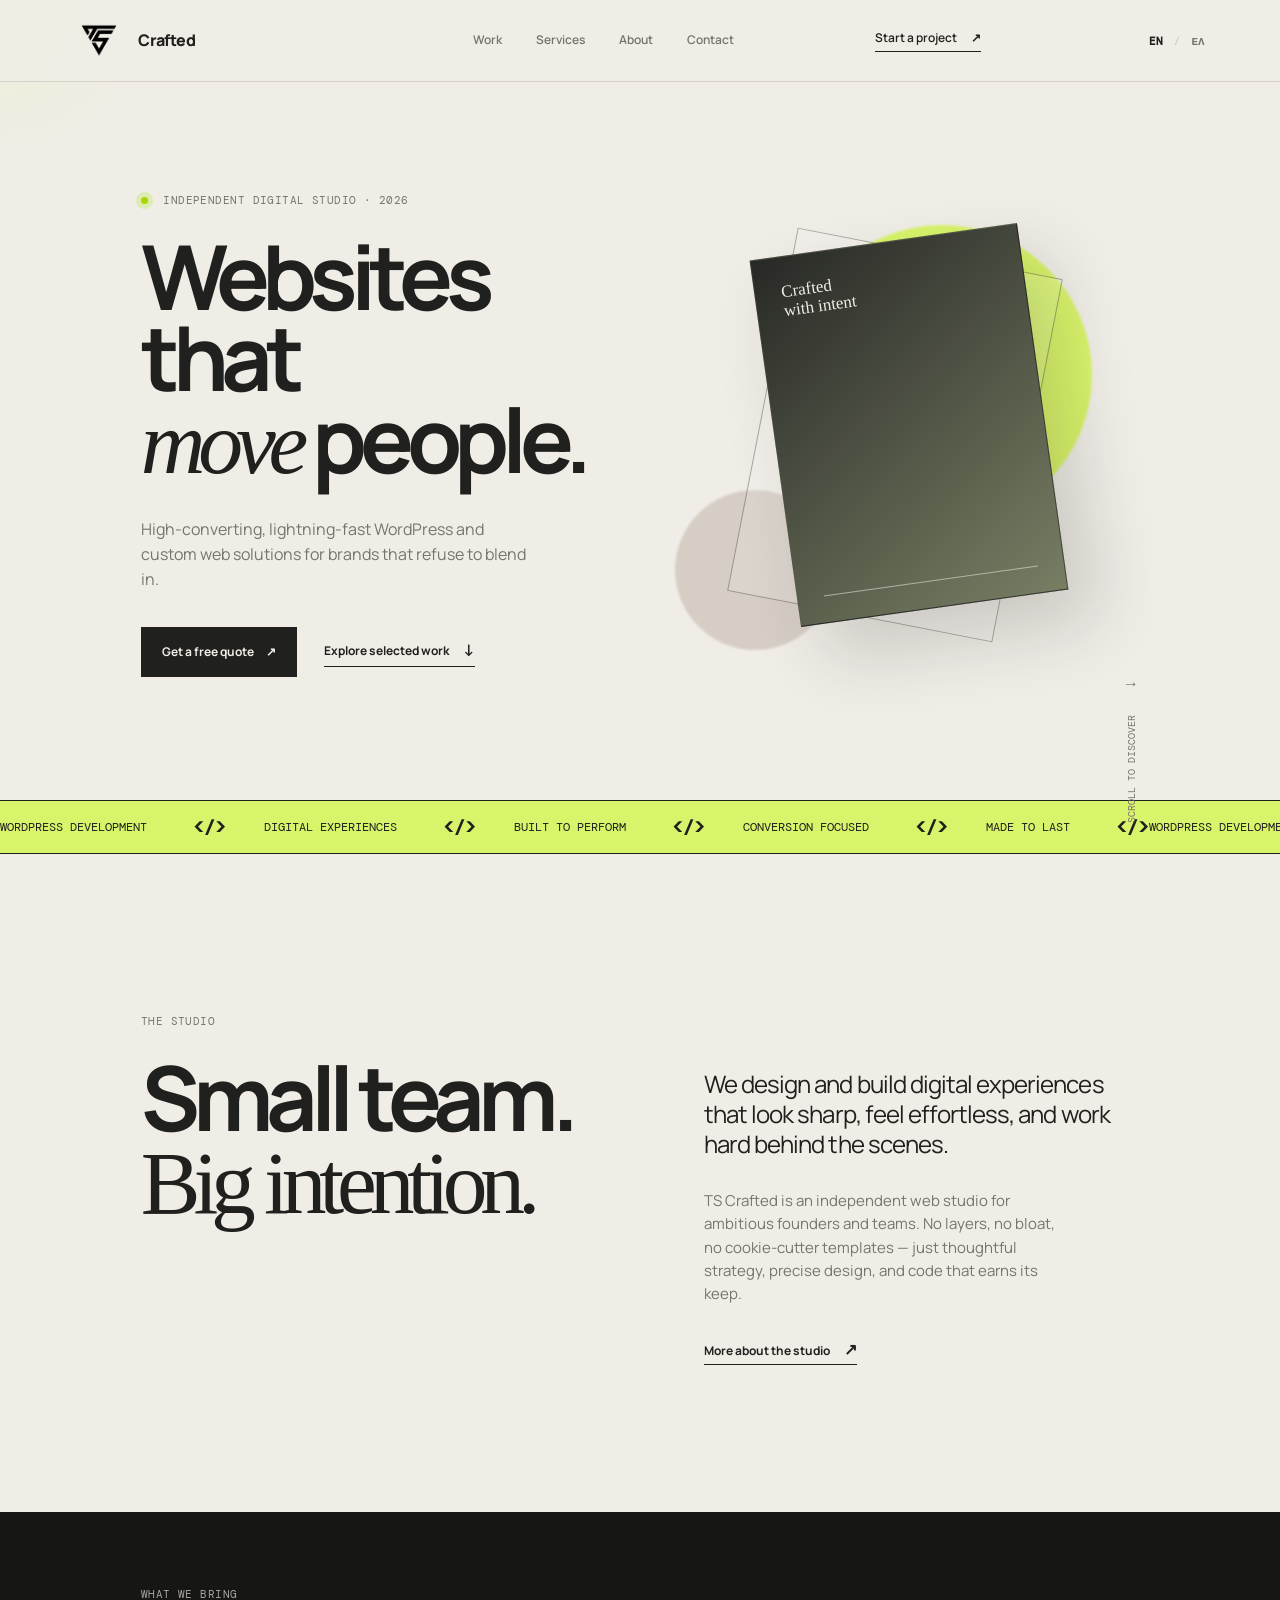
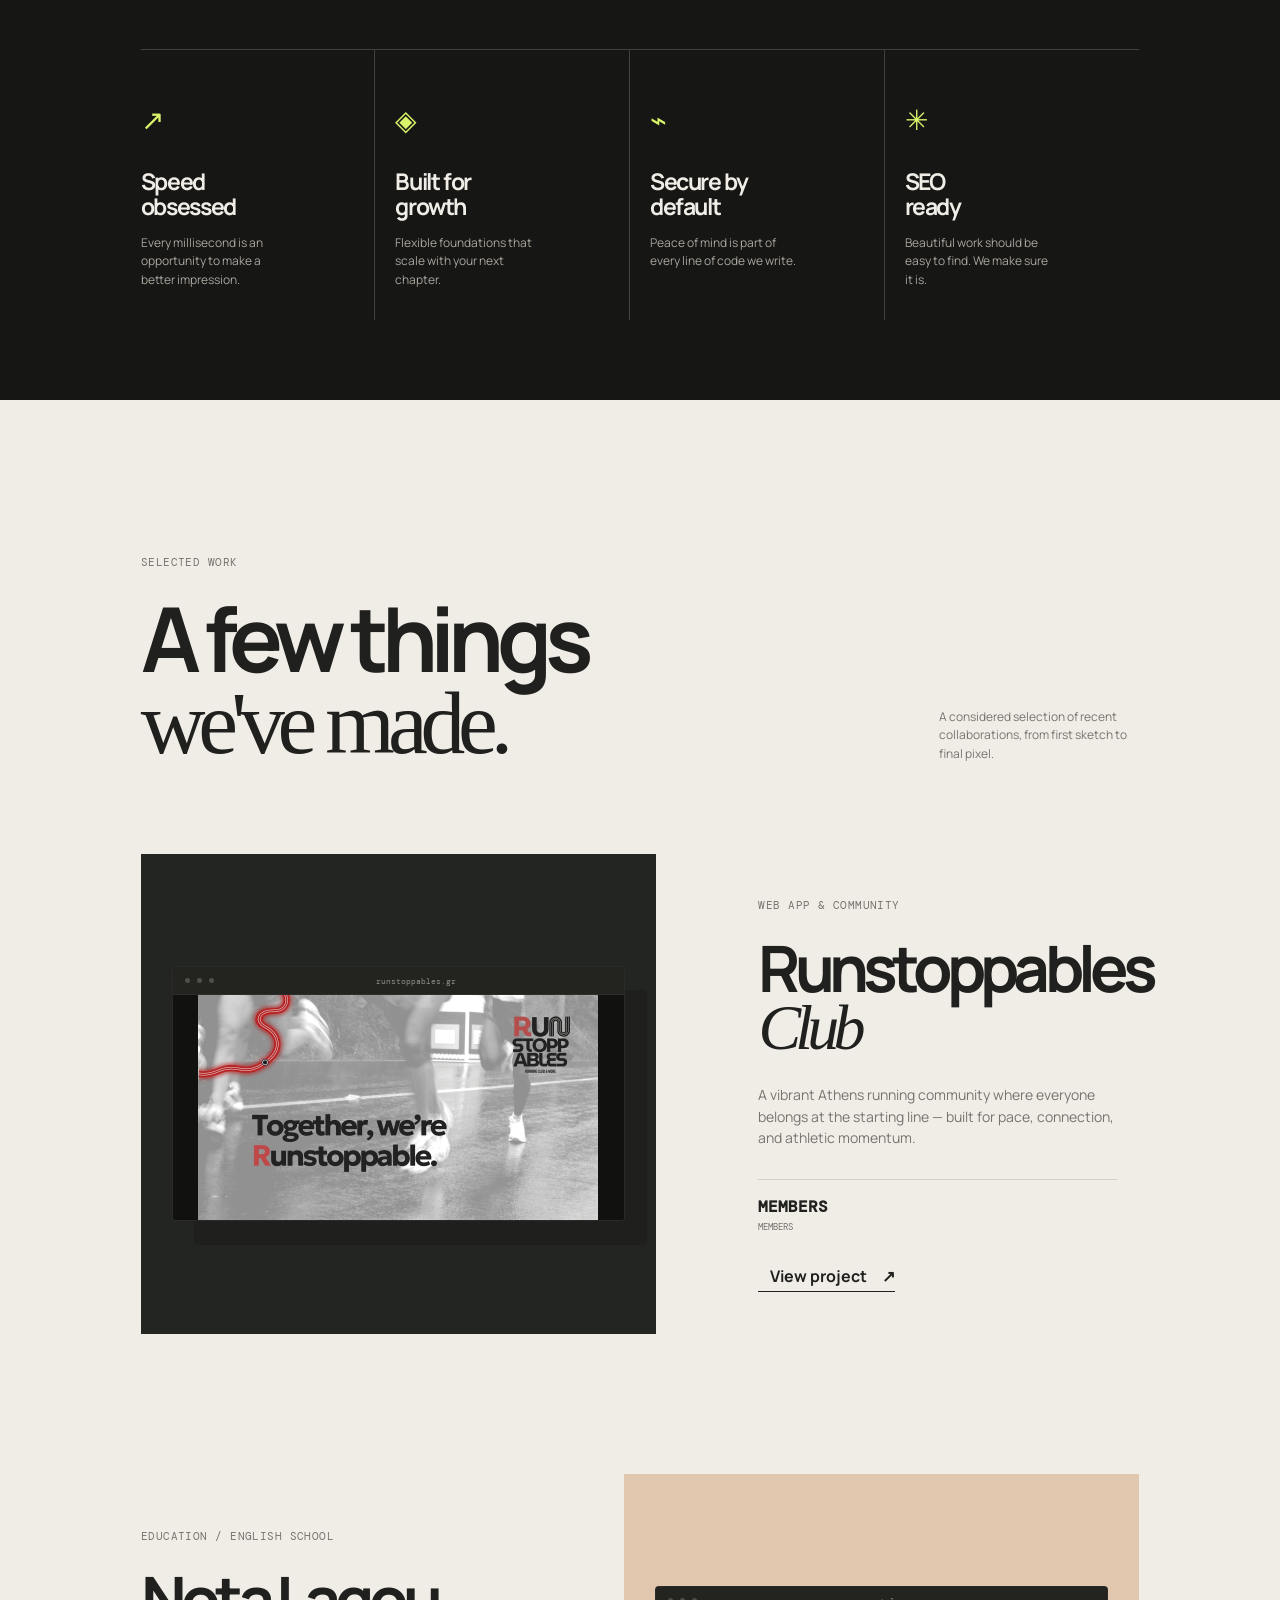
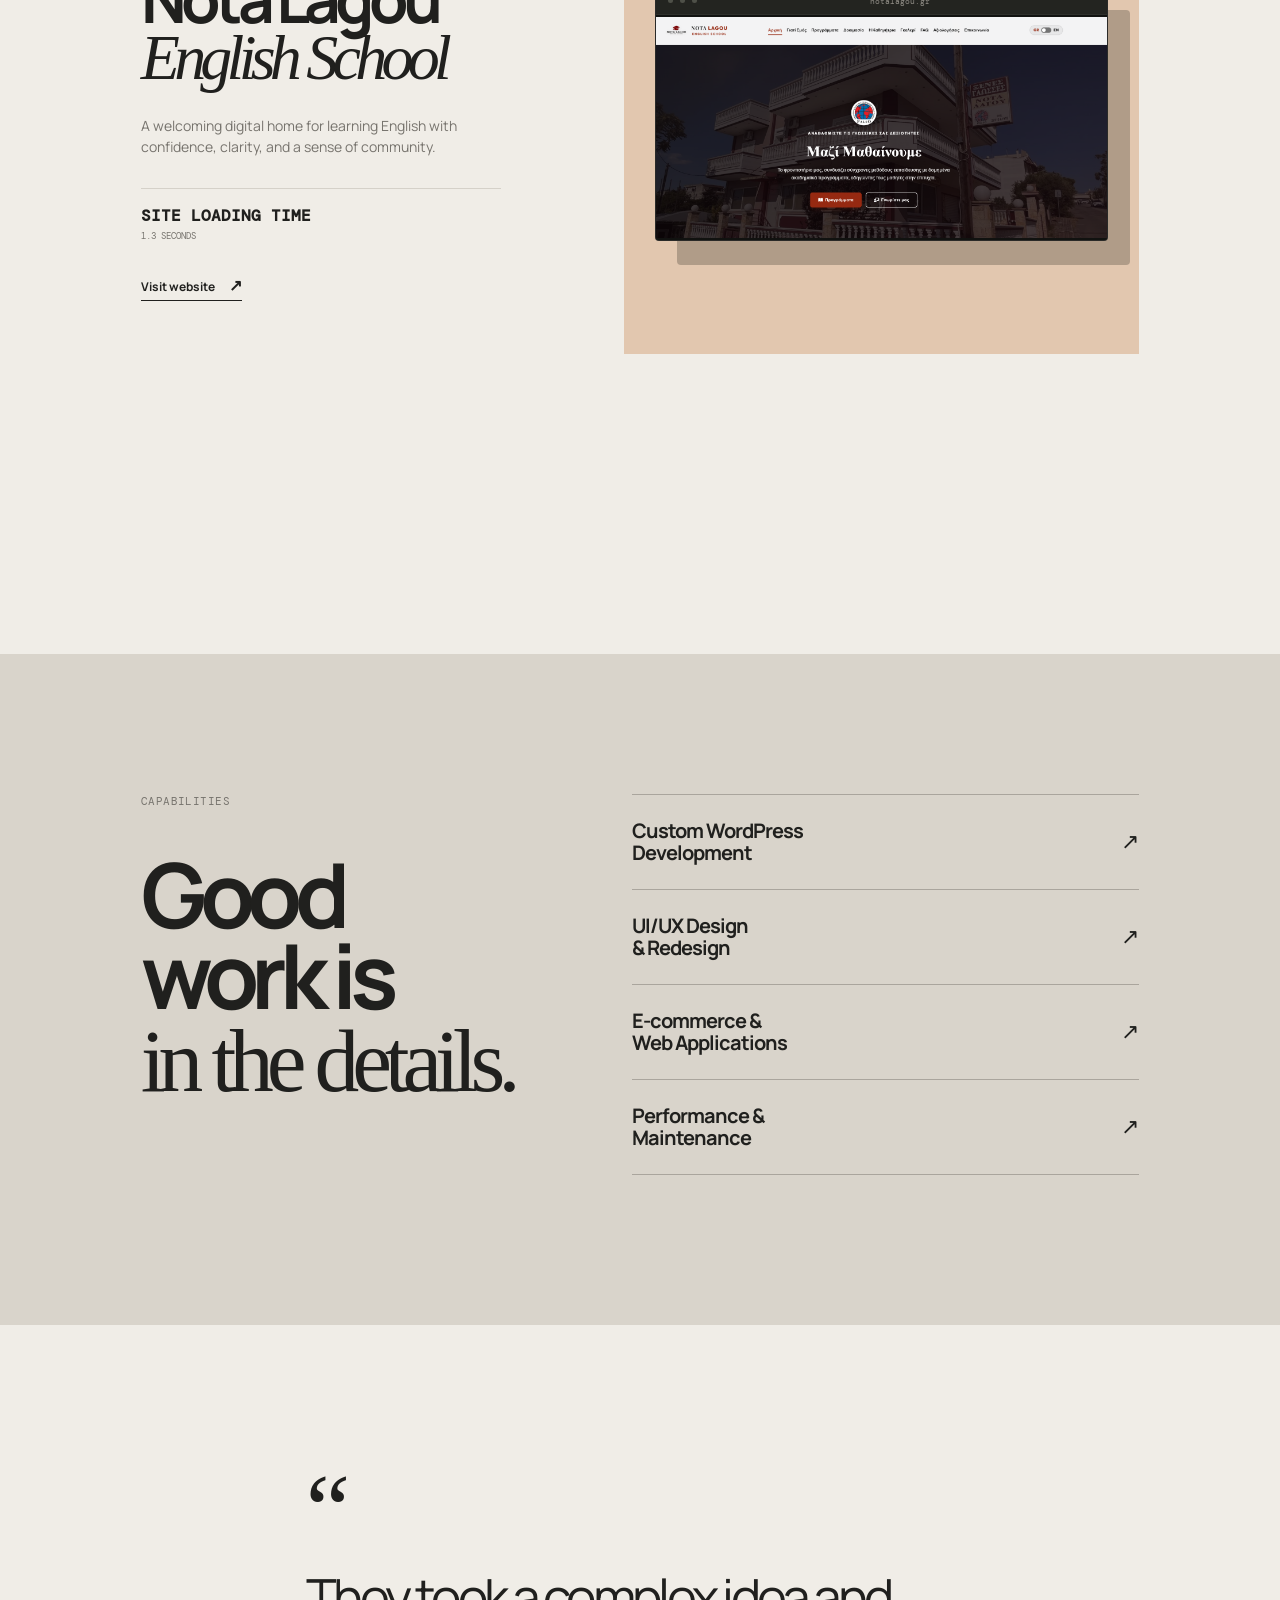
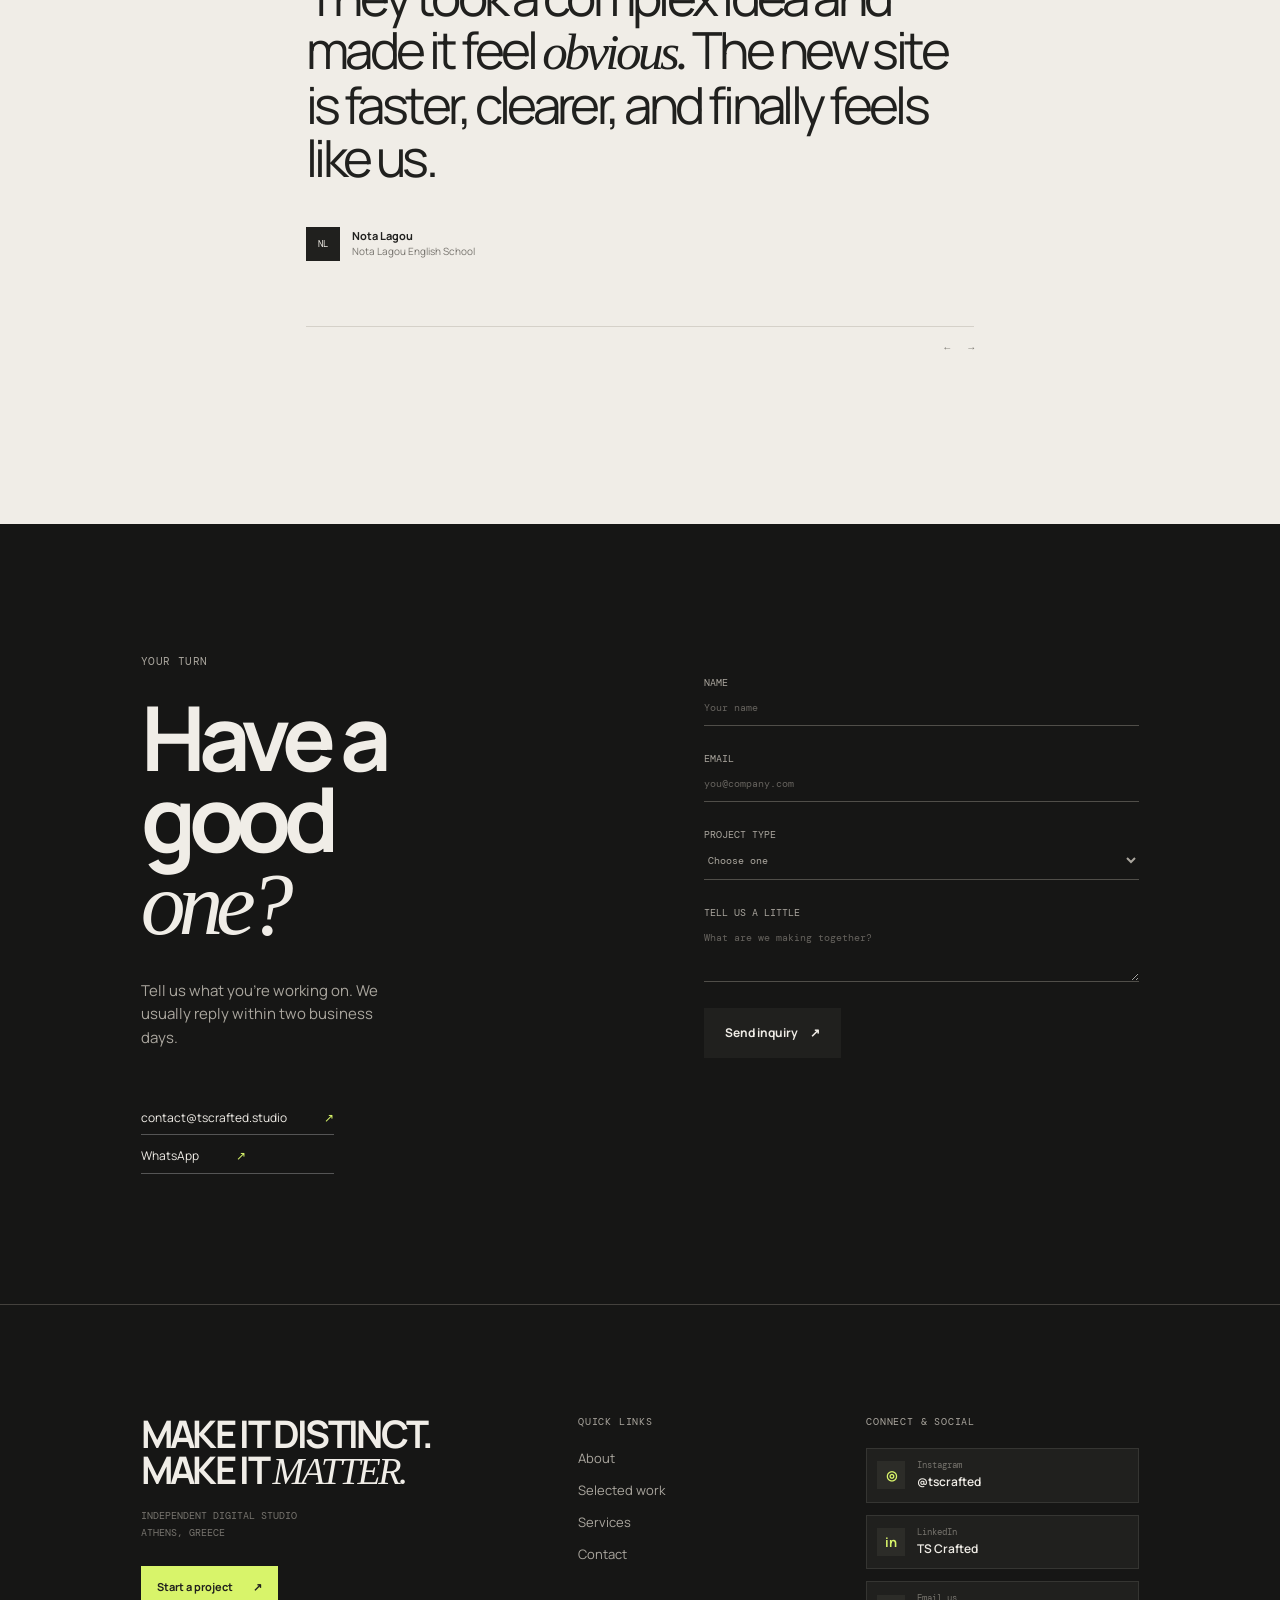
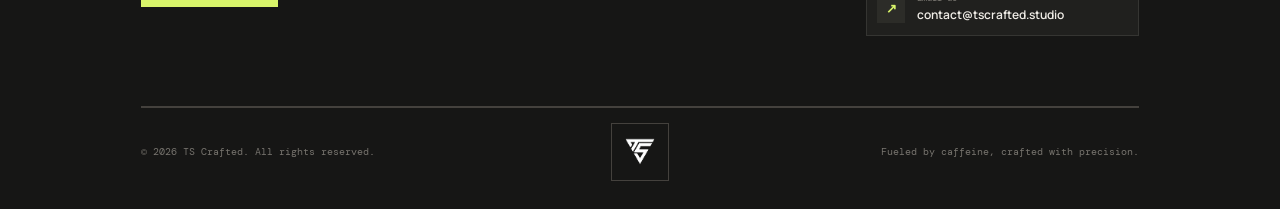
==== commit 88ba1b95: "Update contact email and form delivery Co-authored-by: Copilot <223556219+Copilot@users.noreply.gith" ====
--- a/index.html
+++ b/index.html
@@ -142,8 +142,8 @@
       </section>
 
       <section class="contact section-pad" id="contact">
-        <div class="contact-intro reveal"><p class="eyebrow">Your turn</p><h2>Have a good<br /><em>one?</em></h2><p>Tell us what you're working on. We usually reply within two business days.</p><div class="direct-links"><a href="mailto:hello@tscrafted.studio">hello@tscrafted.studio <span>↗</span></a><a href="https://wa.me/" target="_blank" rel="noreferrer">WhatsApp <span>↗</span></a></div></div>
-        <form class="contact-form reveal delay-1"><label>Name<input type="text" name="name" placeholder="Your name" required /></label><label>Email<input type="email" name="email" placeholder="you@company.com" required /></label><label>Project type<select name="type"><option>Choose one</option><option>WordPress Development</option><option>Website redesign</option><option>E-commerce</option><option>Something else</option></select></label><label>Tell us a little<textarea name="message" rows="3" placeholder="What are we making together?"></textarea></label><button class="button button-dark magnetic" type="submit">Send inquiry <span>↗</span></button><p class="form-status" role="status"></p></form>
+        <div class="contact-intro reveal"><p class="eyebrow">Your turn</p><h2>Have a good<br /><em>one?</em></h2><p>Tell us what you're working on. We usually reply within two business days.</p><div class="direct-links"><a href="mailto:contact@tscrafted.studio">contact@tscrafted.studio <span>↗</span></a><a href="https://wa.me/" target="_blank" rel="noreferrer">WhatsApp <span>↗</span></a></div></div>
+        <form class="contact-form reveal delay-1" action="https://formsubmit.co/contact@tscrafted.studio" method="POST"><input type="hidden" name="_subject" value="New project inquiry — TS Crafted" /><input type="hidden" name="_template" value="table" /><label>Name<input type="text" name="name" placeholder="Your name" required /></label><label>Email<input type="email" name="email" placeholder="you@company.com" required /></label><label>Project type<select name="type"><option>Choose one</option><option>WordPress Development</option><option>Website redesign</option><option>E-commerce</option><option>Something else</option></select></label><label>Tell us a little<textarea name="message" rows="3" placeholder="What are we making together?"></textarea></label><button class="button button-dark magnetic" type="submit">Send inquiry <span>↗</span></button></form>
       </section>
     </main>
     <footer class="footer">
@@ -164,7 +164,7 @@
           <h3>Connect &amp; social</h3>
           <a class="footer-link-card" href="#" aria-label="Instagram placeholder"><span class="footer-link-icon">◎</span><span><small>Instagram</small><b>@tscrafted</b></span></a>
           <a class="footer-link-card" href="#" aria-label="LinkedIn placeholder"><span class="footer-link-icon">in</span><span><small>LinkedIn</small><b>TS Crafted</b></span></a>
-          <a class="footer-link-card" href="mailto:hello@tscrafted.studio"><span class="footer-link-icon">↗</span><span><small>Email us</small><b>hello@tscrafted.studio</b></span></a>
+          <a class="footer-link-card" href="mailto:contact@tscrafted.studio"><span class="footer-link-icon">↗</span><span><small>Email us</small><b>contact@tscrafted.studio</b></span></a>
         </div>
       </div>
       <div class="footer-bottom">
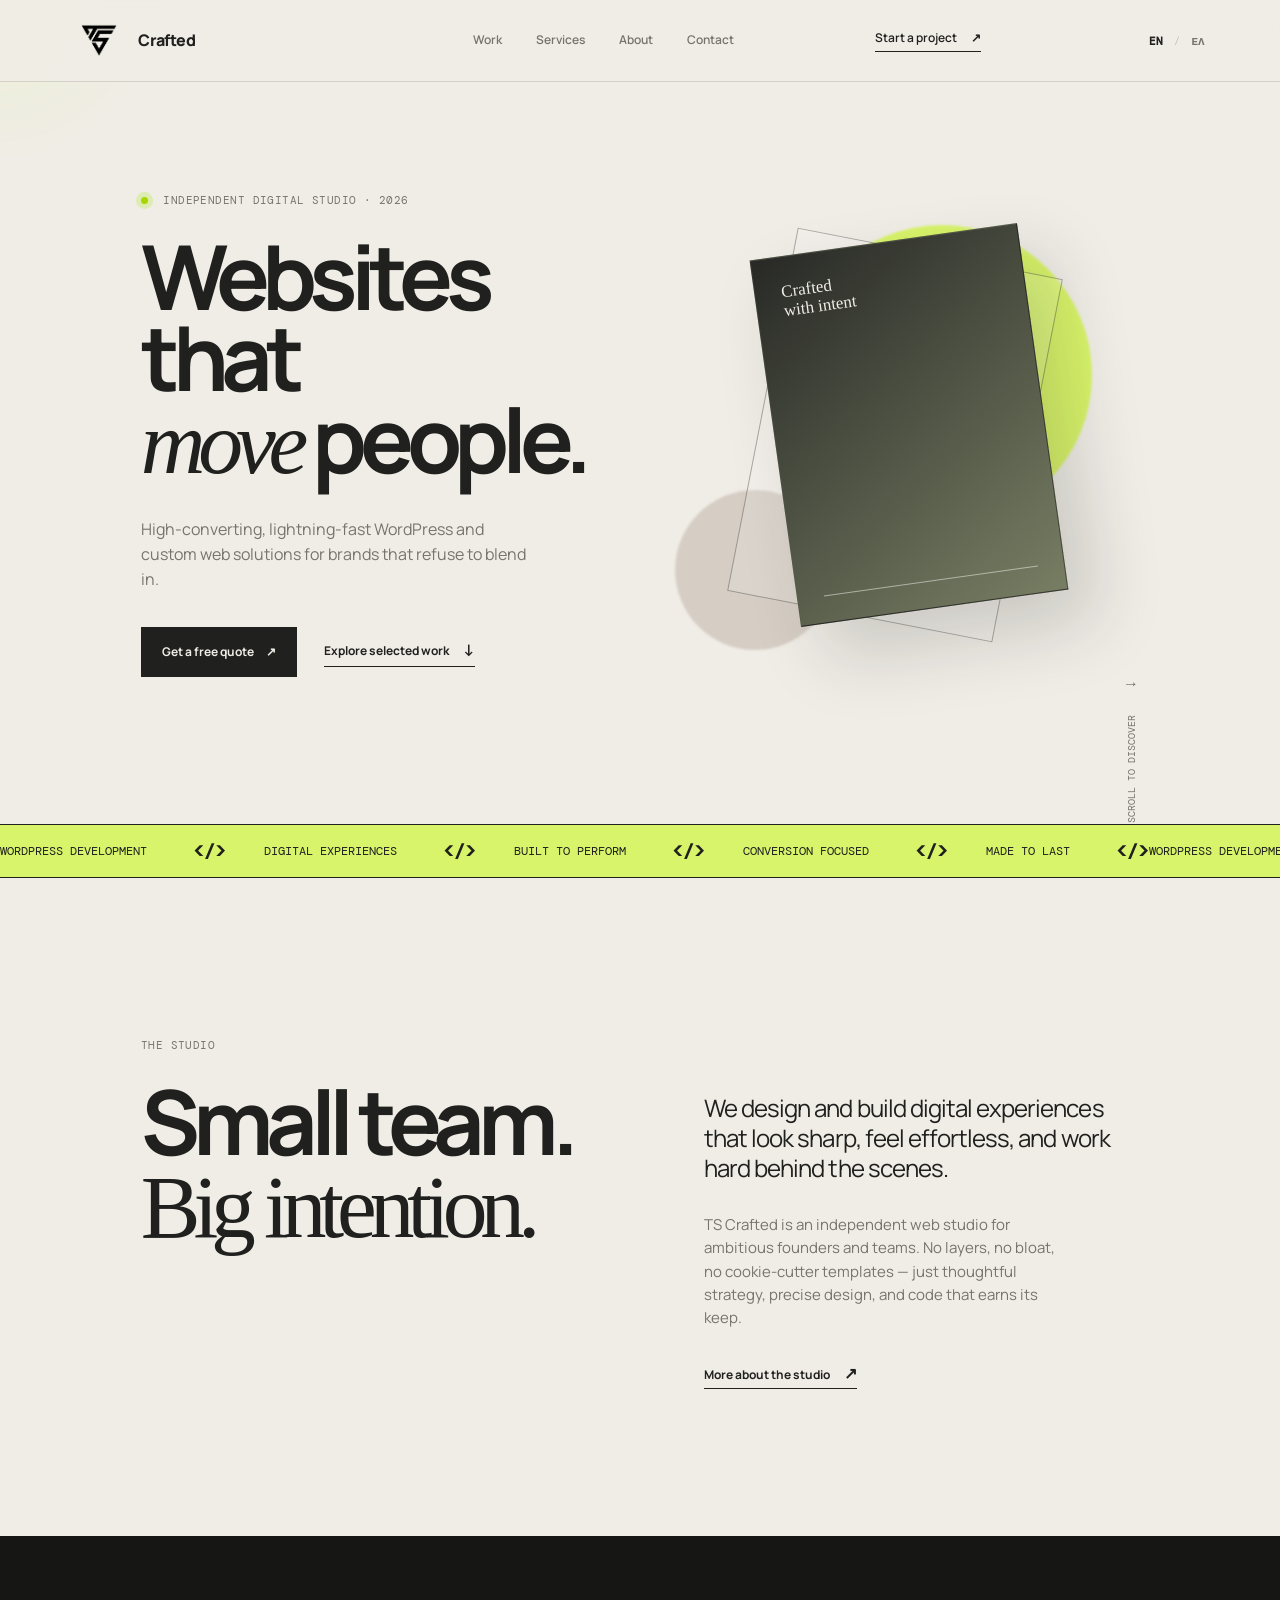
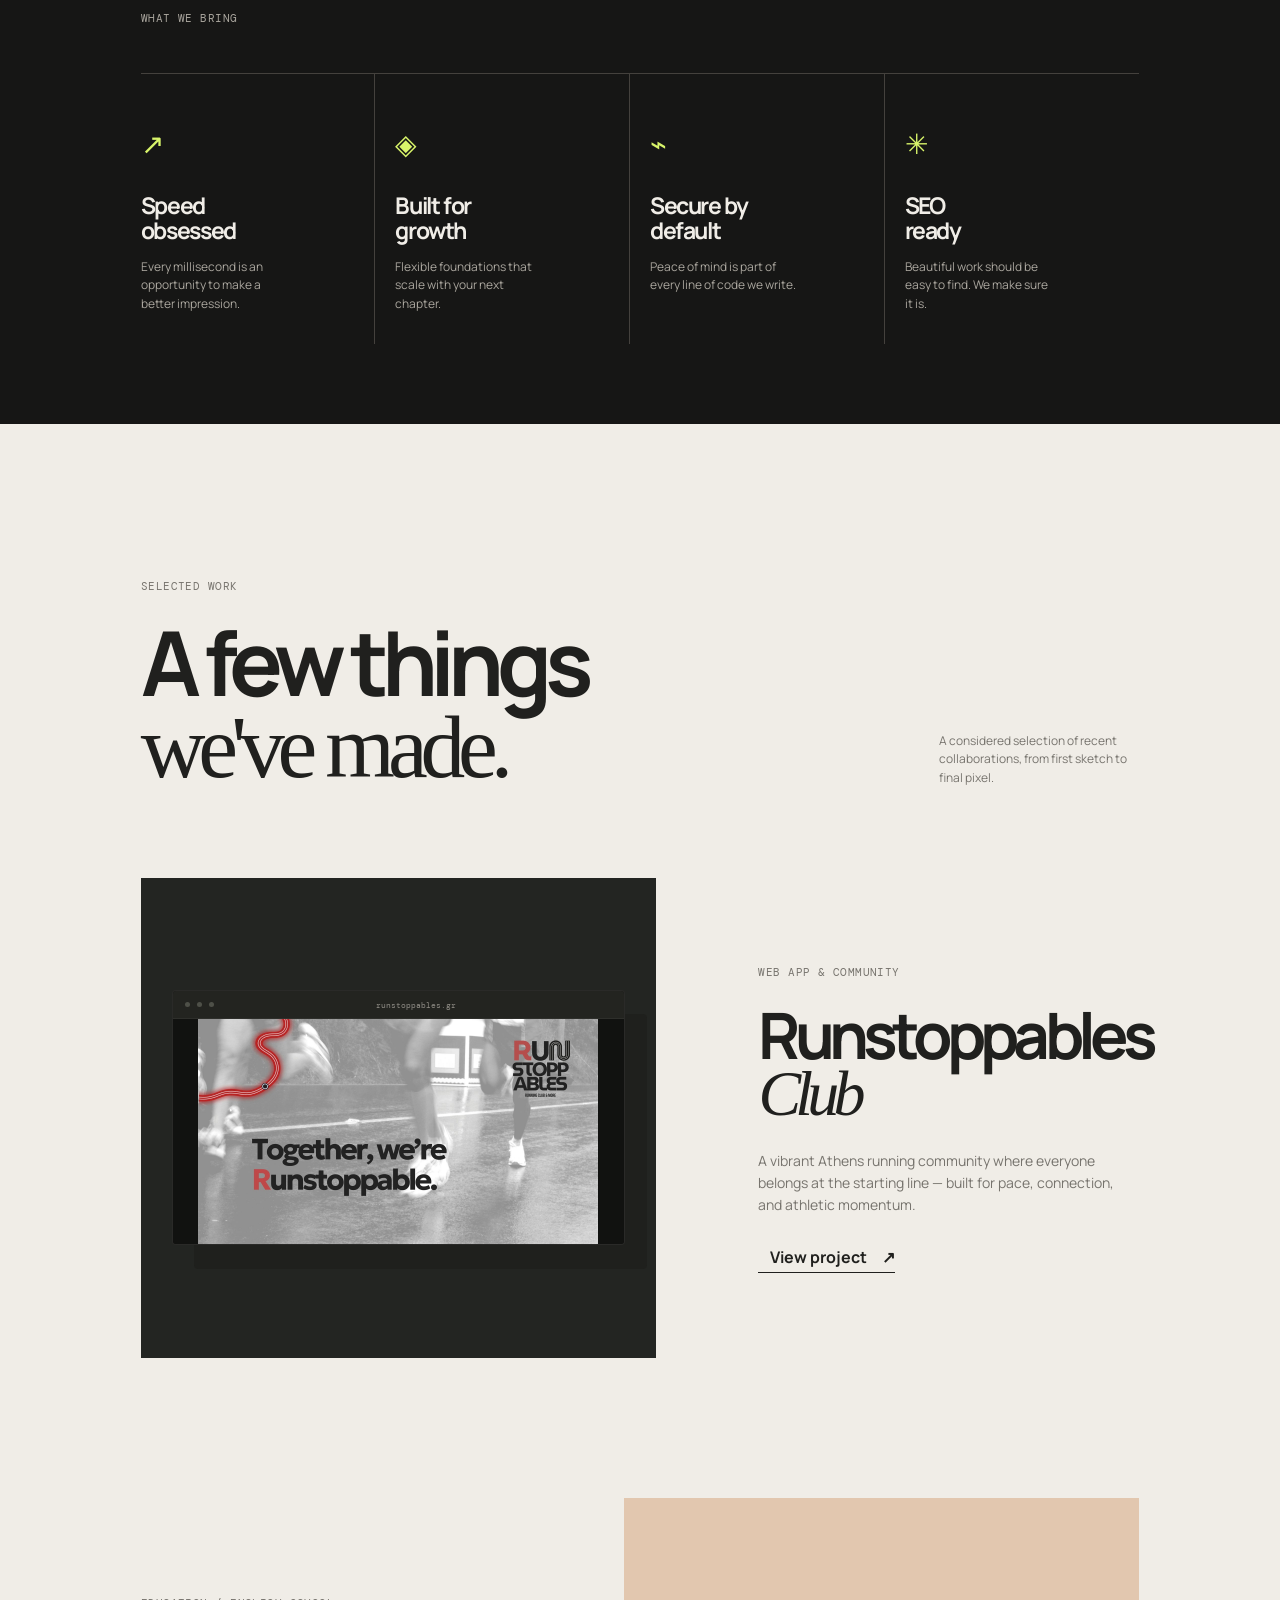
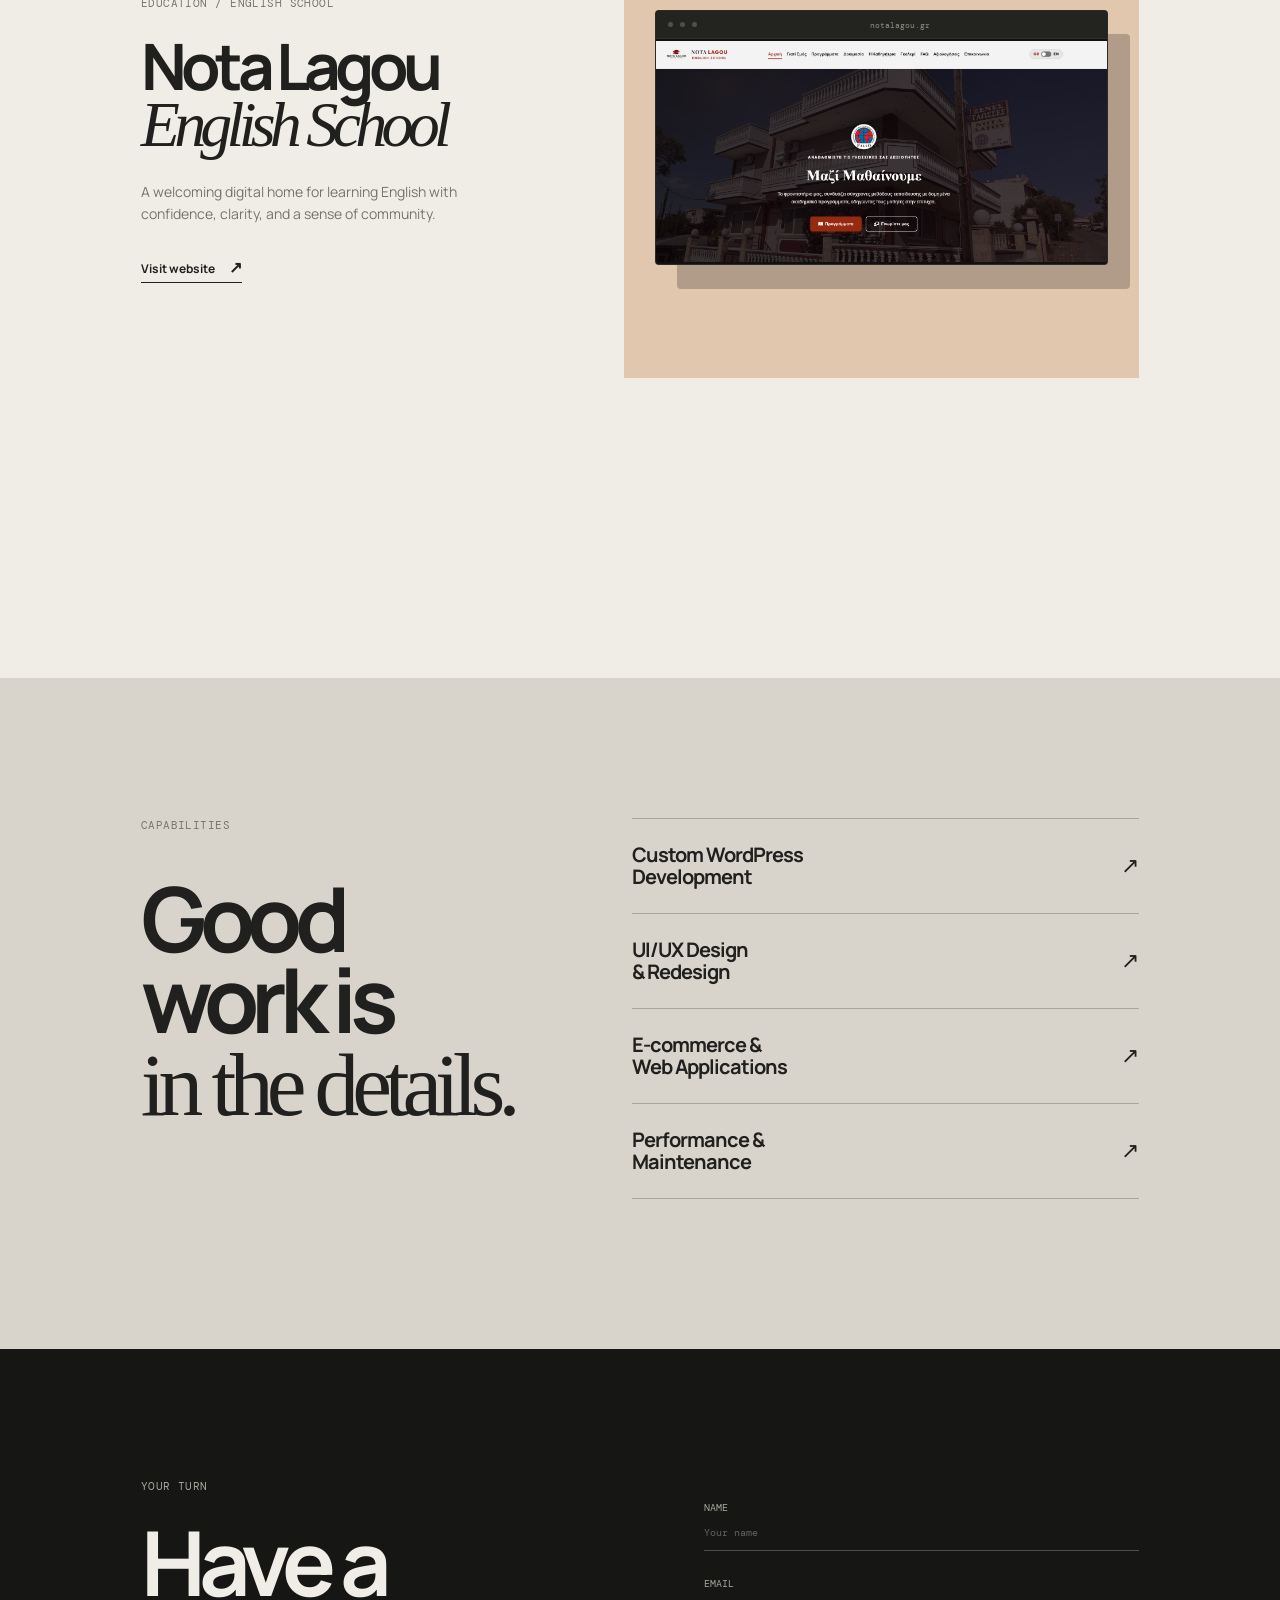
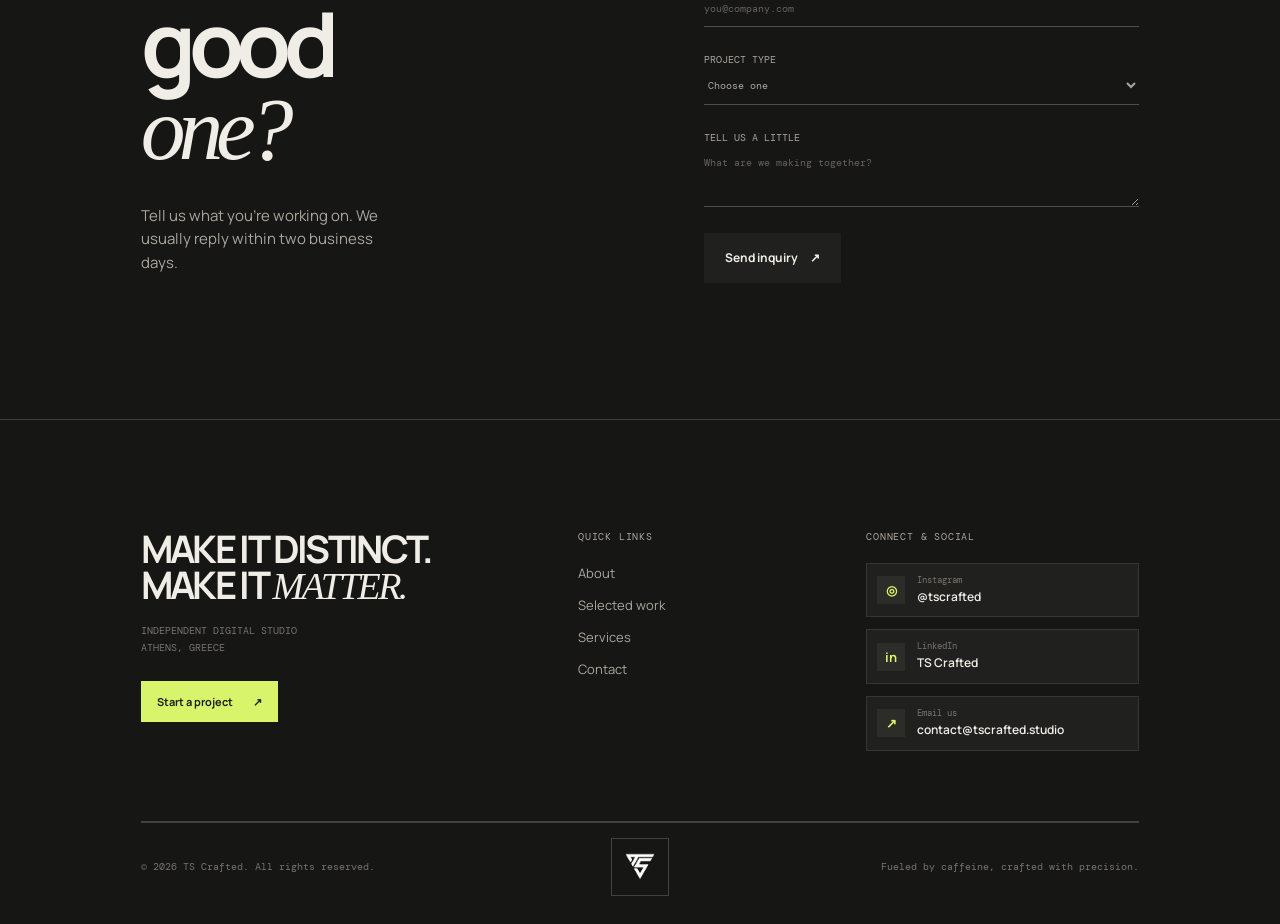
==== commit a406e135: "Update site content and navigation Co-authored-by: Copilot <223556219+Copilot@users.noreply.github.c" ====
--- a/index.html
+++ b/index.html
@@ -97,17 +97,14 @@
             <h3>Runstoppables<br /><em>Club</em></h3>
             <p class="lang-en">A vibrant Athens running community where everyone belongs at the starting line — built for pace, connection, and athletic momentum.</p>
             <p class="lang-el">Μια δυναμική κοινότητα τρεξίματος στην Αθήνα όπου όλοι χωράμε στην ίδια αφετηρία — σχεδιασμένο για ρυθμό, έμπνευση και συνεχή εξέλιξη.</p>
-            <div class="case-stats">
-              <span><b>Members</b> <span class="lang-en">Members</span><span class="lang-el">50+</span></span>
-            </div>
-            <a class="text-link" href="#contact">
+            <a class="text-link" href="https://runstoppables.gr" target="_blank" rel="noopener noreferrer">
               <span class="lang-en">View project <span>↗</span></span>
               <span class="lang-el">Δείτε το project <span>↗</span></span>
             </a>
           </div>
         </article>
         <article class="project project-two reveal">
-          <div class="project-copy"><p class="eyebrow">Education / English School</p><h3>Nota Lagou<br /><em>English School</em></h3><p>A welcoming digital home for learning English with confidence, clarity, and a sense of community.</p><div class="case-stats"><span><b>Site Loading time</b> 1.3 seconds</span></div><a class="text-link" href="https://notalagou.gr" target="_blank" rel="noopener noreferrer">Visit website <span>↗</span></a></div>
+          <div class="project-copy"><p class="eyebrow">Education / English School</p><h3>Nota Lagou<br /><em>English School</em></h3><p>A welcoming digital home for learning English with confidence, clarity, and a sense of community.</p><a class="text-link" href="https://notalagou.gr" target="_blank" rel="noopener noreferrer">Visit website <span>↗</span></a></div>
           <div class="project-visual visual-two">
             <div class="mock-browser mock-browser-image">
               <div class="browser-bar"><i></i><i></i><i></i><span>notalagou.gr</span></div>
@@ -129,21 +126,18 @@
         </div>
       </section>
 
-      <section class="quote section-pad reveal">
-        <div class="quote-inner">
-          <div class="quote-mark">“</div>
-          <blockquote>They took a complex idea and made it feel <em>obvious.</em> The new site is faster, clearer, and finally feels like us.</blockquote>
-          <div class="quote-byline">
-            <span class="avatar">NL</span>
-            <span><b>Nota Lagou</b><small>Nota Lagou English School</small></span>
-          </div>
-          <div class="quote-controls"><span>← &nbsp; →</span></div>
-        </div>
-      </section>
-
       <section class="contact section-pad" id="contact">
-        <div class="contact-intro reveal"><p class="eyebrow">Your turn</p><h2>Have a good<br /><em>one?</em></h2><p>Tell us what you're working on. We usually reply within two business days.</p><div class="direct-links"><a href="mailto:contact@tscrafted.studio">contact@tscrafted.studio <span>↗</span></a><a href="https://wa.me/" target="_blank" rel="noreferrer">WhatsApp <span>↗</span></a></div></div>
-        <form class="contact-form reveal delay-1" action="https://formsubmit.co/contact@tscrafted.studio" method="POST"><input type="hidden" name="_subject" value="New project inquiry — TS Crafted" /><input type="hidden" name="_template" value="table" /><label>Name<input type="text" name="name" placeholder="Your name" required /></label><label>Email<input type="email" name="email" placeholder="you@company.com" required /></label><label>Project type<select name="type"><option>Choose one</option><option>WordPress Development</option><option>Website redesign</option><option>E-commerce</option><option>Something else</option></select></label><label>Tell us a little<textarea name="message" rows="3" placeholder="What are we making together?"></textarea></label><button class="button button-dark magnetic" type="submit">Send inquiry <span>↗</span></button></form>
+        <div class="contact-intro reveal"><p class="eyebrow">Your turn</p><h2>Have a good<br /><em>one?</em></h2><p>Tell us what you're working on. We usually reply within two business days.</p></div>
+        <form class="contact-form reveal delay-1" action="https://formsubmit.co/contact@tscrafted.studio" method="POST">
+          <input type="hidden" name="_subject" value="New project inquiry — TS Crafted" />
+          <input type="hidden" name="_template" value="table" />
+          <label>Name<input type="text" name="name" placeholder="Your name" required /></label>
+          <label>Email<input type="email" name="email" placeholder="you@company.com" required /></label>
+          <label>Project type<select name="type"><option>Choose one</option><option>WordPress Development</option><option>Website redesign</option><option>E-commerce</option><option>Something else</option></select></label>
+          <label>Tell us a little<textarea name="message" rows="3" placeholder="What are we making together?"></textarea></label>
+          <button class="button button-dark magnetic" type="submit">Send inquiry <span>↗</span></button>
+          <p class="form-status" role="status" aria-live="polite" hidden></p>
+        </form>
       </section>
     </main>
     <footer class="footer">
--- a/styles.css
+++ b/styles.css
@@ -63,6 +63,29 @@
   text-align: center;
 }
 
+.marquee {
+  margin-top: 24px;
+}
+
+.form-status.is-error {
+  color: #ffb4a9;
+}
+
+.site-header {
+  position: fixed;
+  transition: transform 0.3s ease;
+}
+
+.site-header.header-hidden {
+  transform: translateY(-100%);
+}
+
+@media (prefers-reduced-motion: reduce) {
+  .site-header {
+    transition: none;
+  }
+}
+
 .mock-browser-image {
   height: auto;
   aspect-ratio: 16 / 9;
